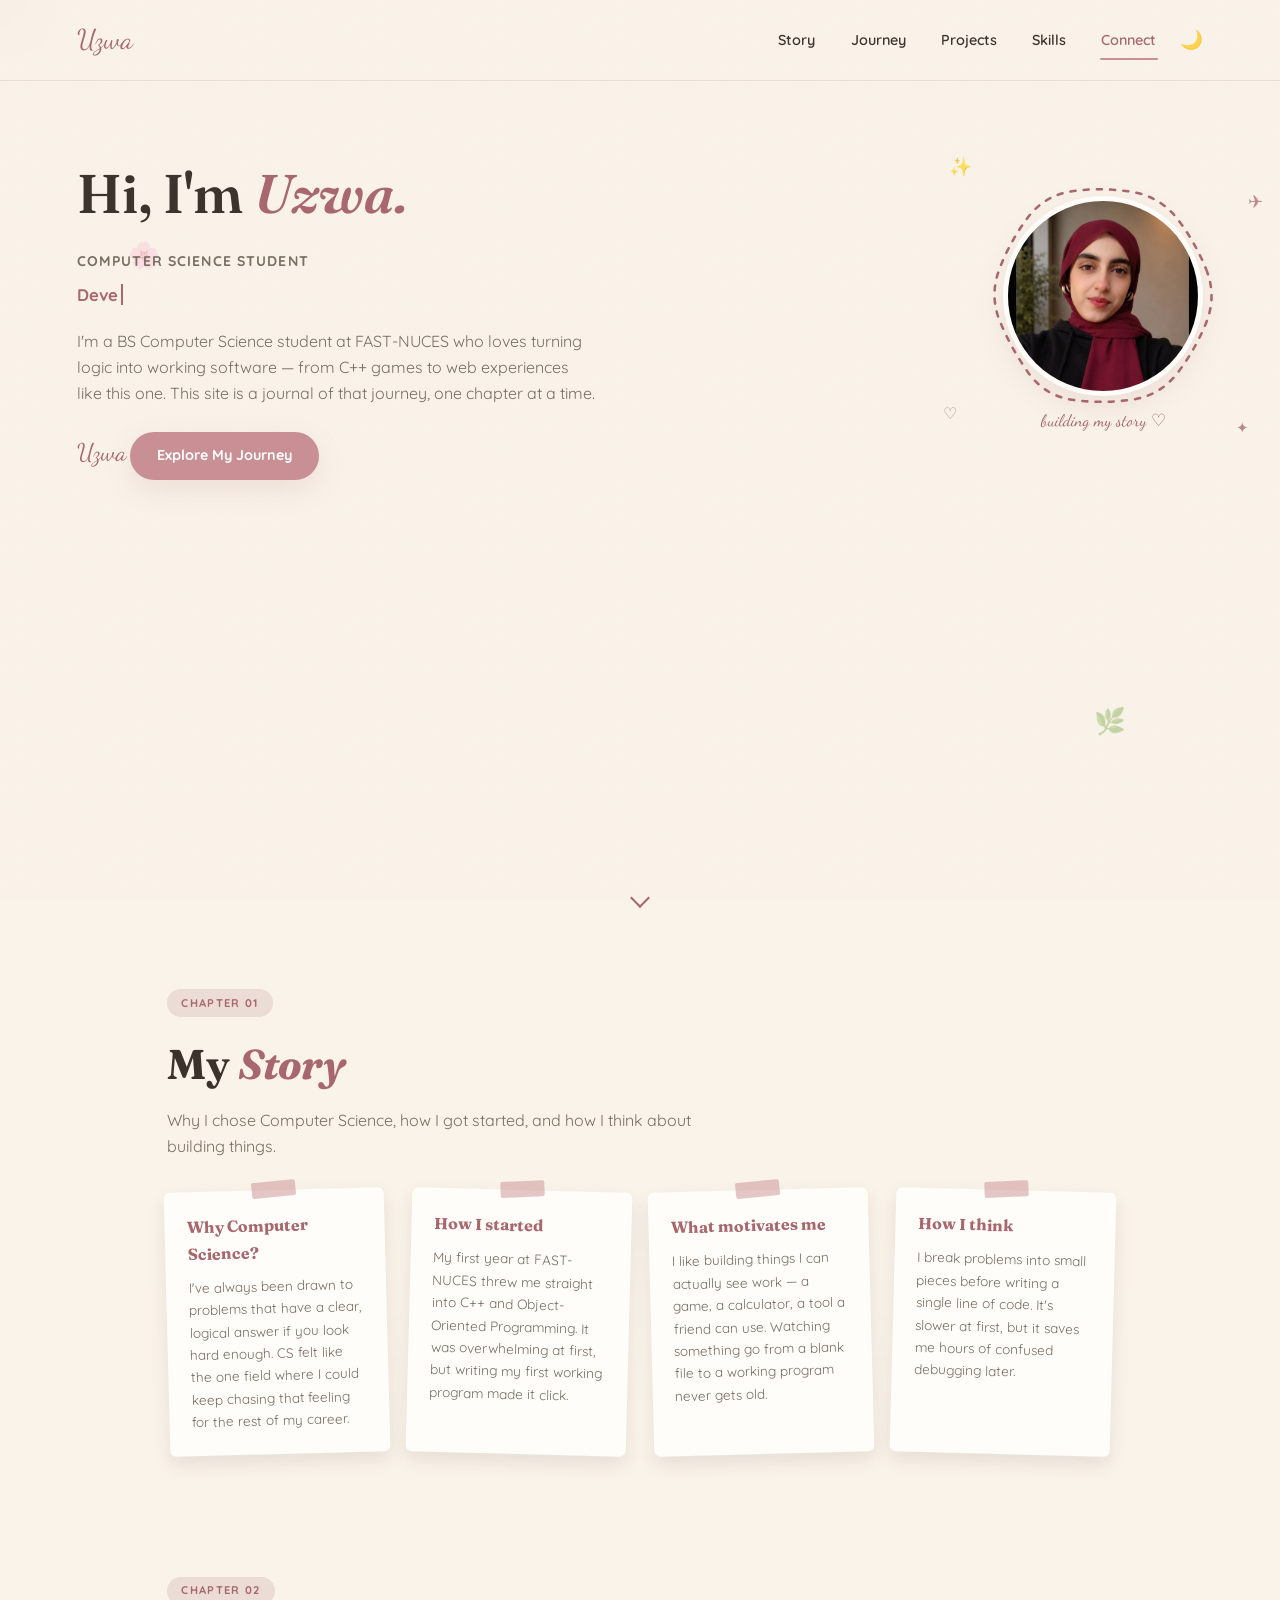
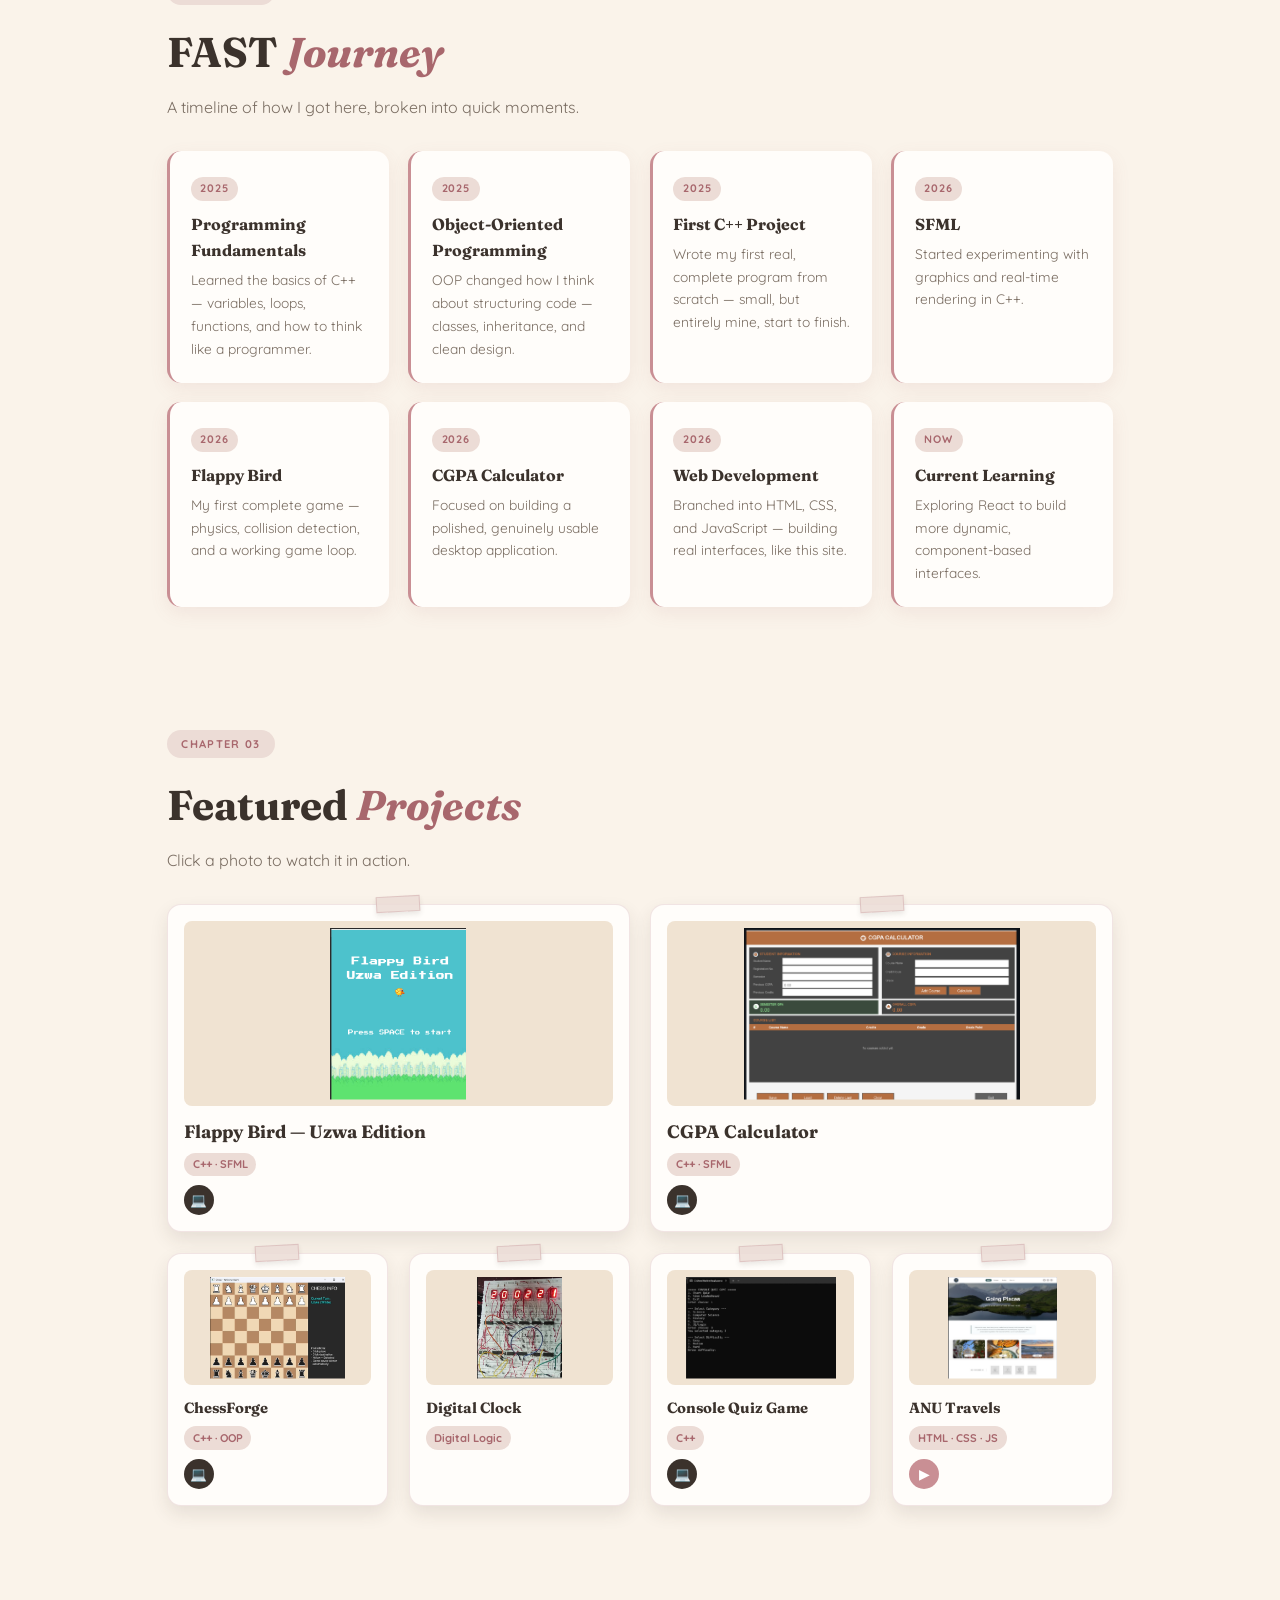
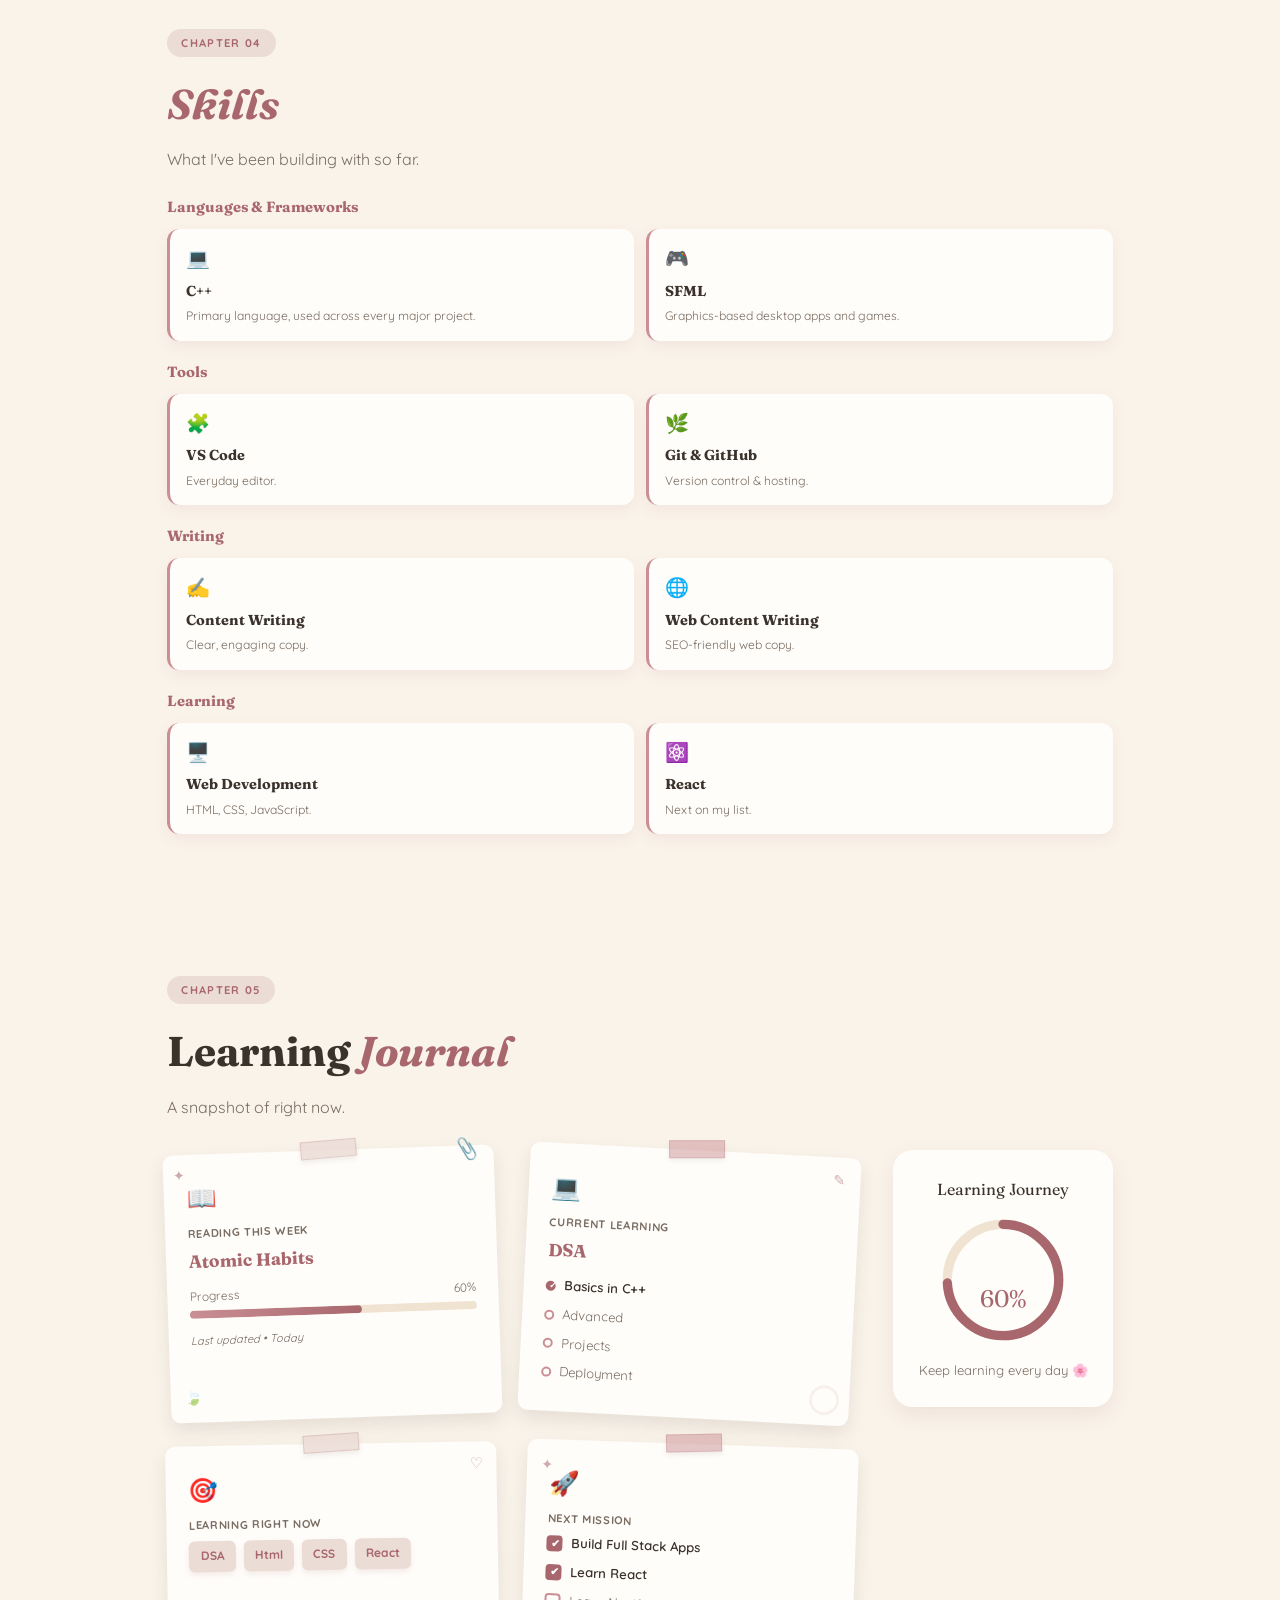
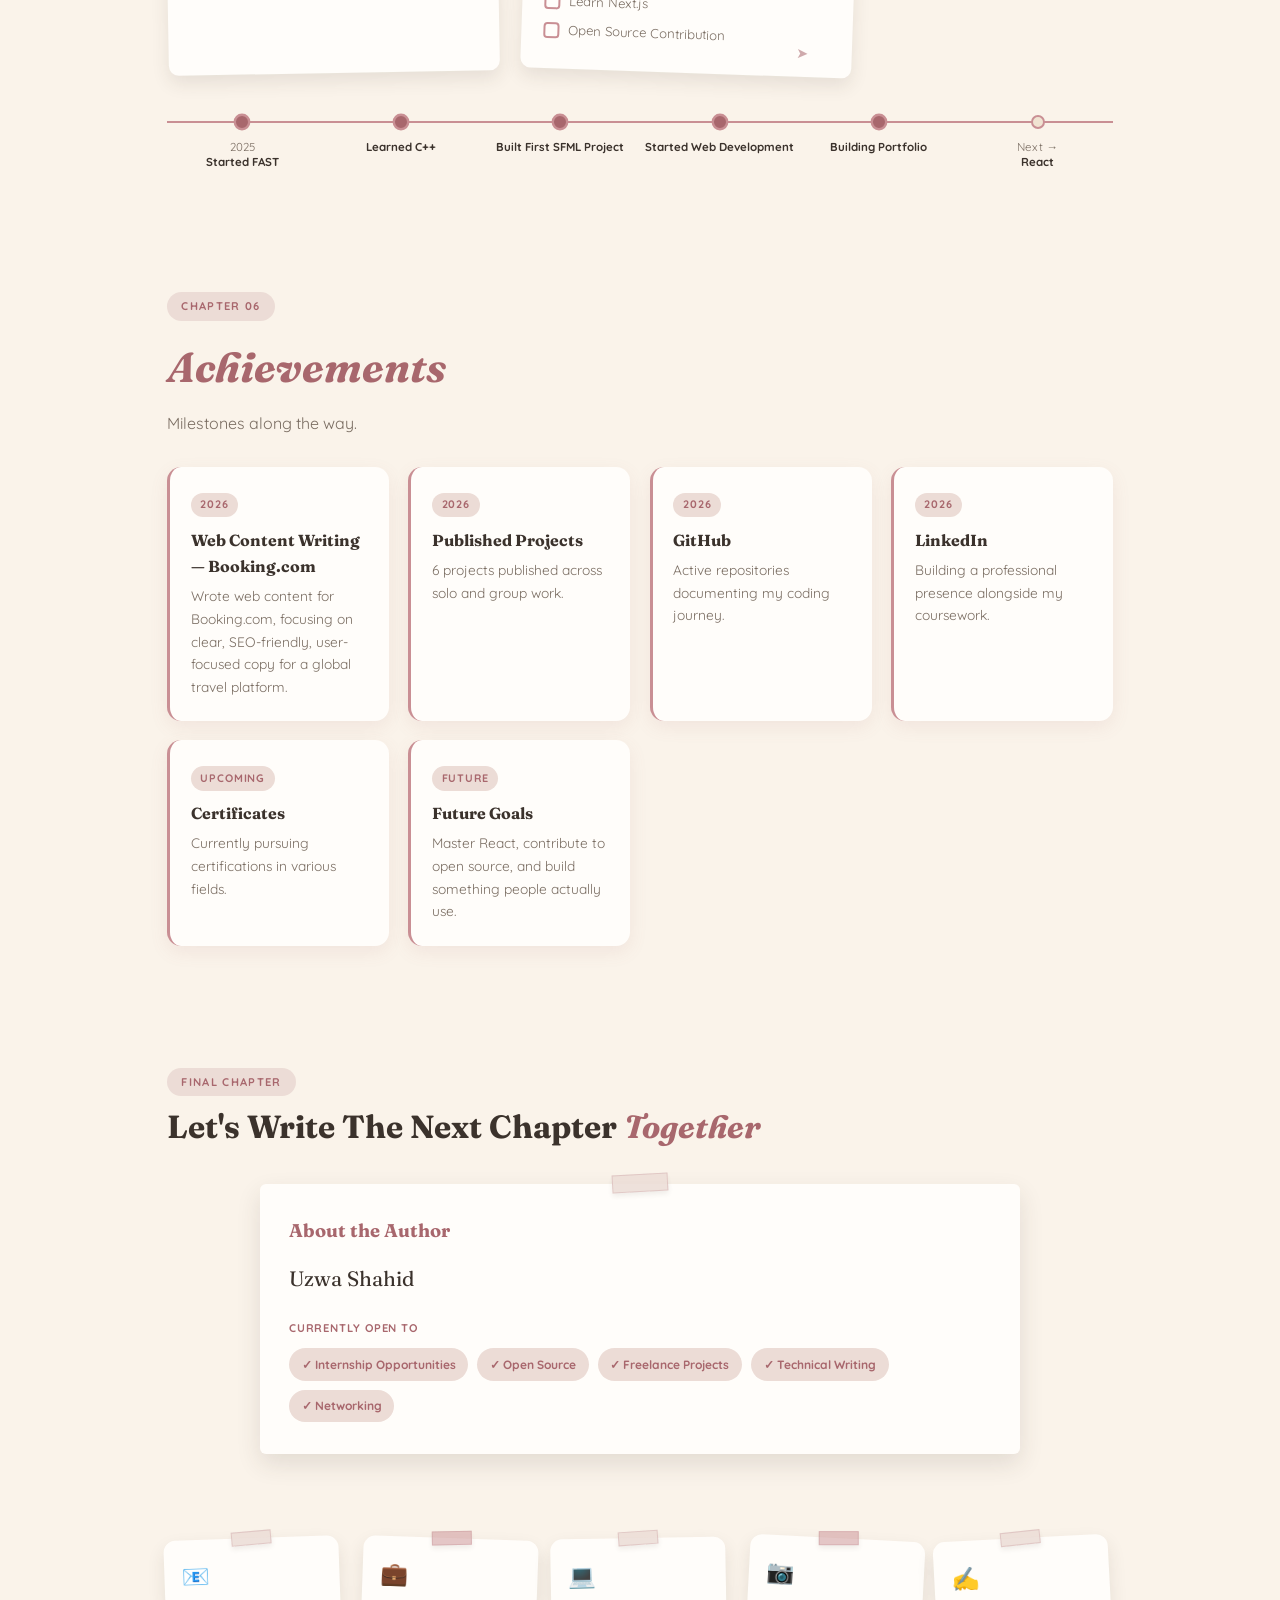
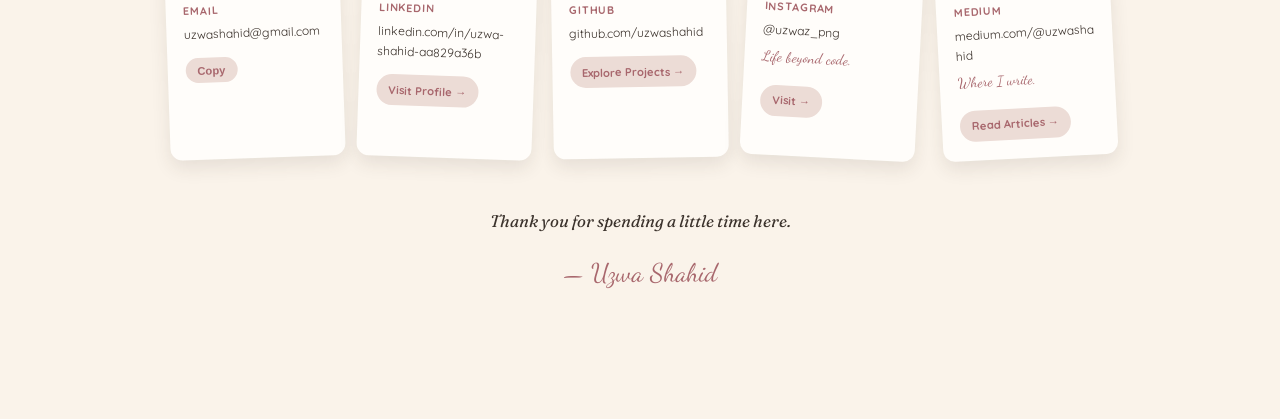
==== index.html @ f7ae9b35 "Portfolio website uplaoded" ====
<!DOCTYPE html>
<html lang="en">
<head>
  <meta charset="UTF-8">
  <meta name="viewport" content="width=device-width, initial-scale=1.0">
  <title>Uzwa Shahid — Computer Science Student</title>
  <meta name="description" content="Uzwa Shahid — BS Computer Science student at FAST-NUCES. A journal of projects, growth, and everything in between.">
  <link rel="preconnect" href="https://fonts.googleapis.com">
  <link href="https://fonts.googleapis.com/css2?family=Fraunces:ital,wght@0,500;0,600;1,500&family=Quicksand:wght@400;500;600;700&family=Dancing+Script:wght@600;700&display=swap" rel="stylesheet">
  <link rel="stylesheet" href="style.css">
</head>
<body>

  <nav class="navbar">
    <a href="#landing" class="logo">Uzwa</a>
    <div class="nav-right">
      <ul class="nav-links">
        <li><a href="#story" class="nav-link">Story</a></li>
        <li><a href="#journey" class="nav-link">Journey</a></li>
        <li><a href="#projects" class="nav-link">Projects</a></li>
        <li><a href="#skills" class="nav-link">Skills</a></li>
        <li><a href="#connect" class="nav-link">Connect</a></li>
      </ul>
      <button class="theme-toggle" aria-label="Toggle dark mode">🌙</button>
    </div>
  </nav>

  <!-- ================= LANDING ================= -->
  <section id="landing" class="landing">
    <div class="floaters">
      <span class="floater f1">🌸</span>
      <span class="floater f2">🌿</span>
      <span class="sparkle s1">✦</span>
      <span class="sparkle s2">✧</span>
      <span class="sparkle s3">✦</span>
    </div>

    <div class="landing-inner">

      <div class="landing-left">
        <h1 class="landing-heading">Hi, I'm <em>Uzwa.</em></h1>
        <p class="landing-role">Computer Science Student</p>
        <p class="landing-typewriter"><span class="typewriter"></span></p>

        <p class="landing-intro">
          I'm a BS Computer Science student at FAST-NUCES who loves turning logic into working software —
          from C++ games to web experiences like this one. This site is a journal of that journey, one chapter at a time.
        </p>

        <span class="signature">Uzwa</span>

        <a href="#story" class="btn btn-primary explore-btn">Explore My Journey</a>
      </div>

      <div class="landing-right">
        <div class="landing-photo-wrap">
          <svg class="doodle-ring" viewBox="0 0 240 240" aria-hidden="true">
            <path d="M221.5,93.8
                     Q232,120 221.5,146.3
                     Q210.9,172.5 193.7,195.2
                     Q176.5,217.9 148.3,222.0
                     Q120,226 91.5,222.4
                     Q63,218.7 46.5,195.4
                     Q30,172 19,146
                     Q8,120 18.1,93.5
                     Q28.2,67 45.4,43.7
                     Q62.5,20.4 91.3,16.7
                     Q120,13 148.3,17.6
                     Q176.5,22.1 193.7,44.8
                     Q210.9,67.5 221.5,93.8 Z"
                  fill="none" stroke="var(--rose-deep)" stroke-width="2.5" stroke-linecap="round" stroke-dasharray="5 8"/>
          </svg>
          <div class="photo-doodles" aria-hidden="true">
            <span class="pd pd1">✨</span>
            <span class="pd pd2">♡</span>
            <span class="pd pd3">✈</span>
            <span class="pd pd4">✦</span>
          </div>
          <img class="landing-photo" src="assets/portfolio.png" alt="Uzwa Shahid">
        </div>
        <p class="photo-note">building my story ♡</p>
      </div>

    </div>

    <a href="#story" class="scroll-indicator" aria-label="Scroll down">
      <span class="chevron"></span>
    </a>
  </section>

  <!-- ================= CHAPTER 01 — STORY ================= -->
  <section id="story" class="section reveal-up">
    <span class="chapter-tag">Chapter 01</span>
    <h2 class="section-title">My <em>Story</em></h2>
    <p class="section-subtitle">Why I chose Computer Science, how I got started, and how I think about building things.</p>

    <div class="sticky-grid">
      <div class="sticky-note">
        <h4>Why Computer Science?</h4>
        <p>I've always been drawn to problems that have a clear, logical answer if you look hard enough. CS felt like the one field where I could keep chasing that feeling for the rest of my career.</p>
      </div>
      <div class="sticky-note">
        <h4>How I started</h4>
        <p>My first year at FAST-NUCES threw me straight into C++ and Object-Oriented Programming. It was overwhelming at first, but writing my first working program made it click.</p>
      </div>
      <div class="sticky-note">
        <h4>What motivates me</h4>
        <p>I like building things I can actually see work — a game, a calculator, a tool a friend can use. Watching something go from a blank file to a working program never gets old.</p>
      </div>
      <div class="sticky-note">
        <h4>How I think</h4>
        <p>I break problems into small pieces before writing a single line of code. It's slower at first, but it saves me hours of confused debugging later.</p>
      </div>
    </div>
  </section>

  <!-- ================= CHAPTER 02 — FAST JOURNEY ================= -->
  <section id="journey" class="section reveal-up">
    <span class="chapter-tag">Chapter 02</span>
    <h2 class="section-title">FAST <em>Journey</em></h2>
    <p class="section-subtitle">A timeline of how I got here, broken into quick moments.</p>

    <div class="milestone-grid">
      <div class="milestone-card">
        <span class="milestone-year">2025</span>
        <h5>Programming Fundamentals</h5>
        <p>Learned the basics of C++ — variables, loops, functions, and how to think like a programmer.</p>
      </div>
      <div class="milestone-card">
        <span class="milestone-year">2025</span>
        <h5>Object-Oriented Programming</h5>
        <p>OOP changed how I think about structuring code — classes, inheritance, and clean design.</p>
      </div>
      <div class="milestone-card">
        <span class="milestone-year">2025</span>
        <h5>First C++ Project</h5>
        <p>Wrote my first real, complete program from scratch — small, but entirely mine, start to finish.</p>
      </div>
      <div class="milestone-card">
        <span class="milestone-year">2026</span>
        <h5>SFML</h5>
        <p>Started experimenting with graphics and real-time rendering in C++.</p>
      </div>
      <div class="milestone-card">
        <span class="milestone-year">2026</span>
        <h5>Flappy Bird</h5>
        <p>My first complete game — physics, collision detection, and a working game loop.</p>
      </div>
      <div class="milestone-card">
        <span class="milestone-year">2026</span>
        <h5>CGPA Calculator</h5>
        <p>Focused on building a polished, genuinely usable desktop application.</p>
      </div>
      <div class="milestone-card">
        <span class="milestone-year">2026</span>
        <h5>Web Development</h5>
        <p>Branched into HTML, CSS, and JavaScript — building real interfaces, like this site.</p>
      </div>
      <div class="milestone-card">
        <span class="milestone-year">Now</span>
        <h5>Current Learning</h5>
        <p>Exploring React to build more dynamic, component-based interfaces.</p>
      </div>
    </div>
  </section>

  <!-- ================= CHAPTER 03 — FEATURED PROJECTS ================= -->
  <section id="projects" class="section reveal-up">
    <span class="chapter-tag">Chapter 03</span>
    <h2 class="section-title">Featured <em>Projects</em></h2>
    <p class="section-subtitle">Click a photo to watch it in action.</p>

    <div class="postcard-grid">

      <!-- FEATURED ROW (2) -->
      <div class="mini-postcard featured">
        <span class="postcard-tape" aria-hidden="true"></span>
        <div class="project-thumb-wrap"
             tabindex="0" role="button" aria-label="Play Flappy Bird demo video"
             data-video="assets/flappybird.mp4"
             data-badge="Self Project"
             data-challenge="Getting collision detection and smooth gameplay to feel right took a lot of trial and error.">
          <img src="assets/flappybird-uzwa-edition.png" alt="Flappy Bird Uzwa Edition screenshot" class="project-thumb">
          <span class="play-overlay">▶</span>
        </div>
        <h3>Flappy Bird — Uzwa Edition</h3>
        <span class="tag-line">C++ · SFML</span>
        <div class="icon-row">
          <a class="icon-bubble gh" href="https://github.com/uzwashahid/FlappyBirdUzwaEdition" target="_blank" rel="noopener" aria-label="GitHub">💻</a>
        </div>
      </div>

      <div class="mini-postcard featured">
        <span class="postcard-tape" aria-hidden="true"></span>
        <div class="project-thumb-wrap"
             tabindex="0" role="button" aria-label="Play CGPA Calculator demo video"
             data-video="assets/CgpaCalculator.mp4"
             data-badge="Self Project"
             data-challenge="Handling save/load of course data correctly without corrupting previous records.">
          <img src="assets/cgpa-calculator.png" alt="CGPA Calculator screenshot" class="project-thumb">
          <span class="play-overlay">▶</span>
        </div>
        <h3>CGPA Calculator</h3>
        <span class="tag-line">C++ · SFML</span>
        <div class="icon-row">
          <a class="icon-bubble gh" href="https://github.com/uzwashahid/CGPA-Calculator" target="_blank" rel="noopener" aria-label="GitHub">💻</a>
        </div>
      </div>

      <!-- SECOND ROW (4, smaller) -->
      <div class="mini-postcard">
        <span class="postcard-tape" aria-hidden="true"></span>
        <div class="project-thumb-wrap"
             tabindex="0" role="button" aria-label="Play ChessForge demo video"
             data-video="assets/chess.mp4"
             data-badge="Group Project"
             data-challenge="Move validation — making sure every rule (check, checkmate, special moves) was handled correctly.">
          <img src="assets/chessforge.png" alt="ChessForge screenshot" class="project-thumb">
          <span class="play-overlay">▶</span>
        </div>
        <h3>ChessForge</h3>
        <span class="tag-line">C++ · OOP</span>
        <div class="icon-row">
          <a class="icon-bubble gh" href="https://github.com/Usman-0515/ChessForge" target="_blank" rel="noopener" aria-label="GitHub">💻</a>
        </div>
      </div>

      <div class="mini-postcard">
        <span class="postcard-tape" aria-hidden="true"></span>
        <div class="project-thumb-wrap"
            
             
             data-badge="Group Project"
             data-challenge="Keeping the counters synchronized across all six digits without timing glitches.">
          <img src="assets/digital-clock.png" alt="Digital clock hardware project photo" class="project-thumb">
       
        </div>
        <h3>Digital Clock</h3>
        <span class="tag-line">Digital Logic</span>
      </div>

      <div class="mini-postcard">
        <span class="postcard-tape" aria-hidden="true"></span>
        <div class="project-thumb-wrap"
             tabindex="0" role="button" aria-label="Play Console Quiz Game demo video"
             data-video="assets/quiz-game.mp4"
             data-badge="Group Project"
             data-challenge="Managing categories, difficulty, and a leaderboard without the code turning to spaghetti.">
          <img src="assets/quiz-game.png" alt="Console quiz game screenshot" class="project-thumb">
          <span class="play-overlay">▶</span>
        </div>
        <h3>Console Quiz Game</h3>
        <span class="tag-line">C++</span>
        <div class="icon-row">
          <a class="icon-bubble gh" href="https://github.com/uzwashahid/PF-Project-Semester-1-QUIZ-GAME" target="_blank" rel="noopener" aria-label="GitHub">💻</a>
        </div>
      </div>

      <div class="mini-postcard">
        <span class="postcard-tape" aria-hidden="true"></span>
        <div class="project-thumb-wrap"
             tabindex="0" role="button" aria-label="Play ANU Travels demo video"
             data-video="assets/anutravels.mp4"
             data-badge="Group Project"
             data-challenge="Keeping the design consistent across pages while splitting the work between three people.">
          <img src="assets/anu-travels.png" alt="ANU Travels website screenshot" class="project-thumb">
          <span class="play-overlay">▶</span>
        </div>
        <h3>ANU Travels</h3>
        <span class="tag-line">HTML · CSS · JS</span>
        <div class="icon-row">
          <a class="icon-bubble demo" href="https://ali-hassan389.github.io/ANU-Travels-Official/Home-Page/index.html" target="_blank" rel="noopener" aria-label="Live Demo">▶</a>
        </div>
      </div>

    </div>
  </section>

  <!-- ================= CHAPTER 04 — SKILLS ================= -->
  <section id="skills" class="section reveal-up section-tight">
    <span class="chapter-tag">Chapter 04</span>
    <h2 class="section-title"><em>Skills</em></h2>
    <p class="section-subtitle">What I've been building with so far.</p>

    <div class="skill-category">
      <h4>Languages &amp; Frameworks</h4>
      <div class="skill-cards">
        <div class="skill-card"><span class="icon">💻</span><h5>C++</h5><p>Primary language, used across every major project.</p></div>
        <div class="skill-card"><span class="icon">🎮</span><h5>SFML</h5><p>Graphics-based desktop apps and games.</p></div>
      </div>
    </div>
    <div class="skill-category">
      <h4>Tools</h4>
      <div class="skill-cards">
        <div class="skill-card"><span class="icon">🧩</span><h5>VS Code</h5><p>Everyday editor.</p></div>
        <div class="skill-card"><span class="icon">🌿</span><h5>Git &amp; GitHub</h5><p>Version control &amp; hosting.</p></div>
      </div>
    </div>
    <div class="skill-category">
      <h4>Writing</h4>
      <div class="skill-cards">
        <div class="skill-card"><span class="icon">✍️</span><h5>Content Writing</h5><p>Clear, engaging copy.</p></div>
        <div class="skill-card"><span class="icon">🌐</span><h5>Web Content Writing</h5><p>SEO-friendly web copy.</p></div>
      </div>
    </div>
    <div class="skill-category">
      <h4>Learning</h4>
      <div class="skill-cards">
        <div class="skill-card"><span class="icon">🖥️</span><h5>Web Development</h5><p>HTML, CSS, JavaScript.</p></div>
        <div class="skill-card"><span class="icon">⚛️</span><h5>React</h5><p>Next on my list.</p></div>
      </div>
    </div>
  </section>

  <!-- ================= CHAPTER 05 — LEARNING JOURNAL ================= -->
  <section id="journal" class="section reveal-up">
    <span class="chapter-tag">Chapter 05</span>
    <h2 class="section-title">Learning <em>Journal</em></h2>
    <p class="section-subtitle">A snapshot of right now.</p>

    <div class="journal-layout">

      <!-- ===== Journal pages (pinned notebook pages) ===== -->
      <div class="journal-pages">

        <!-- Reading -->
        <div class="journal-page" style="--rot:-2deg;" data-note="My favorite quote so far... &ldquo;You do not rise to the level of your goals.&rdquo;">
          <span class="washi-tape"></span>
          <span class="paperclip">📎</span>
          <span class="page-doodle d1">✦</span>
          <span class="page-doodle d2">🍃</span>
          <div class="page-icon">📖</div>
          <p class="page-label">Reading this week</p>
          <h4 class="page-title">Atomic Habits</h4>
          <p class="progress-label">Progress <span>60%</span></p>
          <div class="progress-track"><div class="progress-fill" data-fill="60"></div></div>
          <p class="page-footer">Last updated • Today</p>
          <div class="page-hidden-note"></div>
        </div>

        <!-- Building -->
        <div class="journal-page" style="--rot:3deg;" data-note="Current challenge: making everything responsive.">
          <span class="washi-tape tape-rose"></span>
          <span class="coffee-stain"></span>
          <span class="page-doodle d3">✎</span>
          <div class="page-icon">💻</div>
          <p class="page-label">Current learning</p>
          <h4 class="page-title">DSA</h4>
          <ul class="status-list">
            <li class="done"><span class="status-dot"></span> Basics in C++</li>
            <li><span class="status-dot"></span> Advanced</li>
            <li><span class="status-dot"></span> Projects</li>
            <li><span class="status-dot"></span> Deployment</li>
          </ul>
          <div class="page-hidden-note"></div>
        </div>

        <!-- Learning -->
        <div class="journal-page" style="--rot:-1deg;" data-note="Today's streak: 4 hours 🔥">
          <span class="washi-tape"></span>
          <span class="page-doodle d4">♡</span>
          <div class="page-icon">🎯</div>
          <p class="page-label">Learning Right Now</p>
          <div class="skill-stickies">
            <span class="skill-sticky">DSA</span>
            <span class="skill-sticky">Html</span>
            <span class="skill-sticky">CSS</span>
            <span class="skill-sticky">React</span>
          </div>
          <div class="page-hidden-note"></div>
        </div>

        <!-- Goal -->
        <div class="journal-page" style="--rot:2deg;" data-note="Estimated: before Winter 2026 ❄">
          <span class="washi-tape tape-rose"></span>
          <span class="page-doodle d5">➤</span>
          <span class="page-doodle d6">✦</span>
          <div class="page-icon">🚀</div>
          <p class="page-label">Next Mission</p>
          <ul class="goal-list">
            <li class="checked"><span class="checkbox">✔</span> Build Full Stack Apps</li>
            <li class="checked"><span class="checkbox">✔</span> Learn React</li>
            <li><span class="checkbox"></span> Learn Next.js</li>
            <li><span class="checkbox"></span> Open Source Contribution</li>
          </ul>
          <div class="page-hidden-note"></div>
        </div>

      </div>

      <!-- ===== Circular progress widget ===== -->
      <div class="progress-widget">
        <p class="progress-widget-title">Learning Journey</p>
        <svg class="progress-ring" viewBox="0 0 140 140">
          <circle class="ring-track" cx="70" cy="70" r="60"></circle>
          <circle class="ring-fill" cx="70" cy="70" r="60" data-percent="74"></circle>
        </svg>
        <span class="progress-percent">0%</span>
        <p class="progress-widget-caption">Keep learning every day 🌸</p>
      </div>

    </div>

    

    <!-- ===== Tiny horizontal timeline ===== -->
    <div class="journal-timeline">
      <div class="jt-track"><div class="jt-track-fill"></div></div>
      <div class="jt-step"><span class="jt-dot"></span><p>2025<br><strong>Started FAST</strong></p></div>
      <div class="jt-step"><span class="jt-dot"></span><p><strong>Learned C++</strong></p></div>
      <div class="jt-step"><span class="jt-dot"></span><p><strong>Built First SFML Project</strong></p></div>
      <div class="jt-step"><span class="jt-dot"></span><p><strong>Started Web Development</strong></p></div>
      <div class="jt-step"><span class="jt-dot"></span><p><strong>Building Portfolio</strong></p></div>
      <div class="jt-step"><span class="jt-dot"></span><p>Next →<br><strong>React</strong></p></div>
    </div>

  </section>

  <!-- ================= CHAPTER 06 — ACHIEVEMENTS ================= -->
  <section id="achievements" class="section reveal-up">
    <span class="chapter-tag">Chapter 06</span>
    <h2 class="section-title"><em>Achievements</em></h2>
    <p class="section-subtitle">Milestones along the way.</p>

    <div class="milestone-grid">
      <div class="milestone-card">
        <span class="milestone-year">2026</span>
        <h5>Web Content Writing — Booking.com</h5>
        <p>Wrote web content for Booking.com, focusing on clear, SEO-friendly, user-focused copy for a global travel platform.</p>
      </div>
      <div class="milestone-card">
        <span class="milestone-year">2026</span>
        <h5>Published Projects</h5>
        <p>6 projects published across solo and group work.</p>
      </div>
      <div class="milestone-card">
        <span class="milestone-year">2026</span>
        <h5>GitHub</h5>
        <p>Active repositories documenting my coding journey.</p>
      </div>
      <div class="milestone-card">
        <span class="milestone-year">2026</span>
        <h5>LinkedIn</h5>
        <p>Building a professional presence alongside my coursework.</p>
      </div>
      <div class="milestone-card">
        <span class="milestone-year">Upcoming</span>
        <h5>Certificates</h5>
        <p>Currently pursuing certifications in various fields.</p>
      </div>
      <div class="milestone-card">
        <span class="milestone-year">Future</span>
        <h5>Future Goals</h5>
        <p>Master React, contribute to open source, and build something people actually use.</p>
      </div>
    </div>
  </section>

  

  <!-- ================= FINAL CHAPTER — CONNECT ================= -->
  <section id="connect" class="section reveal-up">
    <span class="chapter-tag">Final Chapter</span>
    <h2 class="section-title">Let's Write The Next Chapter <em>Together</em></h2>
    <br>

    <div class="final-chapter-grid">

      <!-- LEFT: About the Author -->
      <div class="author-paper reveal-left">
        <span class="washi-tape"></span>
        <h3>About the Author</h3>
        <p class="author-name">Uzwa Shahid</p>
        <p class="author-role"></p>
        <p class="author-bio">
         
  
        </p>
        <p class="open-to-label">Currently Open To</p>
        <div class="pill-row">
          <span class="pill">✓ Internship Opportunities</span>
          <span class="pill">✓ Open Source</span>
          <span class="pill">✓ Freelance Projects</span>
          <span class="pill">✓ Technical Writing</span>
          <span class="pill">✓ Networking</span>
        </div>
      </div>

      <!-- RIGHT: journal contact cards -->
      <div class="contact-cards">

        <div class="contact-card" style="--rot:-2deg;">
          <span class="washi-tape small"></span>
          <span class="cc-icon">📧</span>
          <p class="cc-label">Email</p>
          <p class="cc-value">uzwashahid@gmail.com</p>
          <button class="cc-btn copy-email-btn" type="button" data-email="uzwashahid@gmail.com">Copy</button>
        </div>

        <div class="contact-card" style="--rot:2deg;">
          <span class="washi-tape small tape-rose"></span>
          <span class="cc-icon">💼</span>
          <p class="cc-label">LinkedIn</p>
          <p class="cc-value">linkedin.com/in/uzwa-shahid-aa829a36b</p>
          <a class="cc-btn" href="https://www.linkedin.com/in/uzwa-shahid-aa829a36b/" target="_blank" rel="noopener">Visit Profile →</a>
        </div>

        <div class="contact-card" style="--rot:-1deg;">
          <span class="washi-tape small"></span>
          <span class="cc-icon">💻</span>
          <p class="cc-label">GitHub</p>
          <p class="cc-value">github.com/uzwashahid</p>
          <a class="cc-btn" href="https://github.com/uzwashahid/" target="_blank" rel="noopener">Explore Projects →</a>
        </div>

        <div class="contact-card" style="--rot:3deg;">
          <span class="washi-tape small tape-rose"></span>
          <span class="cc-icon">📷</span>
          <p class="cc-label">Instagram</p>
          <p class="cc-value">@uzwaz_png</p>
          <p class="cc-caption">Life beyond code.</p>
          <a class="cc-btn" href="https://www.instagram.com/uzwaz_png?igsh=MWxrdjAwcHQ3d3BneA==" target="_blank" rel="noopener">Visit →</a>
        </div>

        <div class="contact-card" style="--rot:-3deg;">
          <span class="washi-tape small"></span>
          <span class="cc-icon">✍️</span>
          <p class="cc-label">Medium</p>
          <p class="cc-value">medium.com/@uzwashahid</p>
          <p class="cc-caption">Where I write.</p>
          <a class="cc-btn" href="https://medium.com/@uzwashahid" target="_blank" rel="noopener">Read Articles →</a>
        </div>

      </div>
    </div>

   

    <!-- Closing quote -->
    <div class="closing-quote">
      
      <p>Thank you for spending a little time here.</p>
      <span class="closing-signature">— Uzwa Shahid</span>
    </div>
  </section>

  <footer>
 
  </footer>

  <!-- ================= PROJECT VIDEO MODAL ================= -->
  <div class="video-modal" id="videoModal">
    <div class="video-modal-inner">
      <button class="video-modal-close" aria-label="Close video">&times;</button>
      <video class="video-modal-player" id="modalVideo" controls playsinline></video>
      <div class="modal-caption">
        <span class="modal-badge" id="modalBadge"></span>
        <p class="modal-challenge" id="modalChallenge"></p>
      </div>
    </div>
  </div>

  <script src="script.js"></script>
</body>
</html>
---- style.css ----
@import url('https://fonts.googleapis.com/css2?family=Fraunces:ital,wght@0,500;0,600;1,500&family=Quicksand:wght@400;500;600;700&family=Dancing+Script:wght@600;700&display=swap');

:root {
  --cream: #faf3ea;
  --cream-deep: #f0e3d2;
  --blush: #ecdcd6;
  --rose: #c98f94;
  --rose-deep: #a8676d;
  --ink: #3b322c;
  --ink-soft: #7a6d62;
  --paper: #fffdfa;

  --font-display: 'Fraunces', serif;
  --font-script: 'Dancing Script', cursive;
  --font-body: 'Quicksand', sans-serif;

  --radius: 20px;
  --shadow: 0 10px 28px rgba(168, 103, 109, 0.14);
}

body.dark-mode {
  --cream: #201c19;
  --cream-deep: #2a2420;
  --blush: #382e2b;
  --rose: #c98f94;
  --rose-deep: #e0aab0;
  --ink: #f1e7dc;
  --ink-soft: #c6b4a6;
  --paper: #28221e;
}

* { margin: 0; padding: 0; box-sizing: border-box; }
html { scroll-behavior: smooth; }

body {
  background: var(--cream);
  color: var(--ink);
  font-family: var(--font-body);
  line-height: 1.65;
  overflow-x: hidden;
  position: relative;
  transition: background 0.4s ease, color 0.4s ease;
}

body::before {
  content: '';
  position: fixed;
  inset: 0;
  pointer-events: none;
  z-index: 999;
  opacity: 0.03;
  background-image: url("data:image/svg+xml,%3Csvg xmlns='http://www.w3.org/2000/svg' width='120' height='120'%3E%3Cfilter id='n'%3E%3CfeTurbulence type='fractalNoise' baseFrequency='0.9' numOctaves='2' stitchTiles='stitch'/%3E%3C/filter%3E%3Crect width='100%25' height='100%25' filter='url(%23n)'/%3E%3C/svg%3E");
}

@media (prefers-reduced-motion: reduce) {
  *, *::before, *::after {
    animation-duration: 0.01ms !important;
    animation-iteration-count: 1 !important;
    transition-duration: 0.01ms !important;
    scroll-behavior: auto !important;
  }
}

a { text-decoration: none; color: inherit; }
ul { list-style: none; }
img { max-width: 100%; display: block; }

.mouse-glow {
  position: fixed;
  width: 150px;
  height: 150px;
  border-radius: 50%;
  background: radial-gradient(circle, rgba(201, 143, 148, 0.18), transparent 70%);
  pointer-events: none;
  z-index: 1;
  left: 0;
  top: 0;
  transform: translate(-50%, -50%);
}

/* =========================================
   NAV
   ========================================= */
.navbar {
  position: sticky;
  top: 0;
  z-index: 50;
  display: flex;
  align-items: center;
  justify-content: space-between;
  padding: 1.1rem 6%;
  background: rgba(250, 243, 234, 0.88);
  backdrop-filter: blur(10px);
  border-bottom: 1px solid rgba(168, 103, 109, 0.15);
}
body.dark-mode .navbar { background: rgba(32, 28, 25, 0.88); }

.logo { font-family: var(--font-script); font-size: 1.7rem; color: var(--rose-deep); }
.nav-right { display: flex; align-items: center; gap: 1.4rem; }
.nav-links { display: flex; gap: 2rem; }

.nav-links a {
  font-weight: 600;
  font-size: 0.9rem;
  position: relative;
  padding: 0.4rem 0.1rem;
  color: var(--ink);
  transition: color 0.3s ease;
}
.nav-links a::after {
  content: '';
  position: absolute;
  left: 0; bottom: -4px;
  height: 2px; width: 100%;
  background: var(--rose);
  border-radius: 10px;
  transform: scaleX(0);
  transform-origin: left;
  transition: transform 0.3s ease;
}
.nav-links a:hover::after,
.nav-links a.active::after { transform: scaleX(1); }
.nav-links a:hover,
.nav-links a.active { color: var(--rose-deep); }

.theme-toggle {
  background: none;
  border: none;
  font-size: 1.15rem;
  cursor: pointer;
  opacity: 0.8;
  transition: transform 0.3s ease;
}
.theme-toggle:hover { transform: rotate(15deg) scale(1.1); }

/* =========================================
   LANDING (hero) — two-column, sits near the top
   ========================================= */
.landing {
  min-height: 94vh;
  display: flex;
  flex-direction: column;
  justify-content: flex-start;
  padding: 3.5vh 6% 2rem;
  position: relative;
  overflow: hidden;
}

.floaters { position: absolute; inset: 0; pointer-events: none; z-index: 0; }
.floater { position: absolute; font-size: 1.6rem; opacity: 0.35; animation: floaty 11s ease-in-out infinite; }
.floater.f1 { top: 18%; left: 10%; }
.floater.f2 { bottom: 22%; right: 12%; animation-delay: -4s; }
@keyframes floaty {
  0%, 100% { transform: translateY(0) rotate(0deg); }
  50% { transform: translateY(-22px) rotate(6deg); }
}

.sparkle { position: absolute; color: var(--rose); opacity: 0; animation: twinkle 4s ease-in-out infinite; }
.sparkle.s1 { top: 25%; left: 20%; animation-delay: 0.3s; }
.sparkle.s2 { top: 65%; right: 18%; animation-delay: 1.6s; }
.sparkle.s3 { top: 40%; right: 30%; animation-delay: 2.6s; }
@keyframes twinkle {
  0%, 100% { opacity: 0; transform: scale(0.6); }
  50% { opacity: 0.8; transform: scale(1.1); }
}

.landing-inner {
  width: 100%;
  max-width: 1140px;
  margin: 4vh auto 0;
  display: flex;
  align-items: center;
  justify-content: space-between;
  gap: 3.5rem;
  position: relative;
  z-index: 2;
}

.landing-left {
  flex: 1 1 520px;
  max-width: 580px;
  text-align: left;
}

.landing-right {
  flex-shrink: 0;
  display: flex;
  flex-direction: column;
  align-items: center;
}

.landing-heading {
  font-family: var(--font-display);
  font-weight: 600;
  font-size: clamp(2.2rem, 5vw, 3.4rem);
  color: var(--ink);
}
.landing-heading em { font-style: italic; color: var(--rose-deep); }

.landing-role {
  margin-top: 0.7rem;
  font-weight: 700;
  letter-spacing: 0.08em;
  text-transform: uppercase;
  font-size: 0.88rem;
  color: var(--ink-soft);
}

.landing-typewriter {
  margin-top: 0.5rem;
  font-size: 1.05rem;
  min-height: 1.6em;
}
.typewriter {
  color: var(--rose-deep);
  font-weight: 700;
  border-right: 2px solid var(--rose-deep);
  padding-right: 3px;
  animation: blink-cursor 0.8s step-end infinite;
}
@keyframes blink-cursor { 50% { border-color: transparent; } }

.landing-intro {
  margin-top: 1.2rem;
  max-width: 520px;
  color: var(--ink-soft);
}

.signature {
  font-family: var(--font-script);
  font-size: 1.5rem;
  color: var(--rose-deep);
  margin-top: 0.9rem;
  display: inline-block;
}

.explore-btn { margin-top: 1.6rem; display: inline-block; }

/* ---- photo, doodle ring, tiny floating doodles ---- */
.landing-photo-wrap {
  position: relative;
  width: 200px;
  height: 200px;
}

.doodle-ring {
  position: absolute;
  inset: -22px;
  width: calc(100% + 44px);
  height: calc(100% + 44px);
  animation: spin-slow 60s linear infinite;
  pointer-events: none;
}
@keyframes spin-slow {
  from { transform: rotate(0deg); }
  to { transform: rotate(360deg); }
}

.landing-photo {
  position: relative;
  z-index: 2;
  width: 100%;
  height: 100%;
  border-radius: 50%;
  object-fit: cover;
  border: 5px solid var(--paper);
  box-shadow: var(--shadow);
  background: var(--cream-deep);
}

.photo-doodles { position: absolute; inset: -36px; pointer-events: none; z-index: 3; }
.pd { position: absolute; font-size: 1.15rem; color: var(--rose-deep); opacity: 0.75; animation: floaty 8s ease-in-out infinite; }
.pd1 { top: -8px; left: -18px; animation-delay: 0s; }
.pd2 { bottom: 6px; left: -24px; font-size: 1rem; animation-delay: -2.5s; }
.pd3 { top: 10%; right: -24px; animation-delay: -5s; }
.pd4 { bottom: -8px; right: -10px; font-size: 0.95rem; animation-delay: -1.2s; }

.photo-note {
  font-family: var(--font-script);
  font-size: 1.05rem;
  color: var(--rose-deep);
  text-align: center;
  margin-top: 0.9rem;
  max-width: 220px;
  line-height: 1.3;
}

.scroll-indicator {
  position: absolute;
  bottom: 1.4rem;
  left: 50%;
  transform: translateX(-50%);
  z-index: 2;
}
.chevron {
  display: block;
  width: 14px;
  height: 14px;
  border-right: 2px solid var(--rose-deep);
  border-bottom: 2px solid var(--rose-deep);
  transform: rotate(45deg);
  animation: bounce-down 1.6s ease-in-out infinite;
}
@keyframes bounce-down {
  0%, 100% { transform: rotate(45deg) translate(0, 0); opacity: 0.5; }
  50% { transform: rotate(45deg) translate(6px, 6px); opacity: 1; }
}

/* stack on narrower screens */
@media (max-width: 900px) {
  .landing { padding-top: 2.5vh; }
  .landing-inner { flex-direction: column-reverse; text-align: center; gap: 2rem; margin-top: 1rem; }
  .landing-left { text-align: center; max-width: 520px; }
  .landing-intro { margin-left: auto; margin-right: auto; }
}

/* =========================================
   SECTIONS
   ========================================= */
.section { padding: 3.8rem 6%; max-width: 1100px; margin: 0 auto; position: relative; z-index: 2; }
.section-tight .section-subtitle { margin-bottom: 1.4rem; }

.chapter-tag {
  display: inline-block;
  font-size: 0.7rem;
  font-weight: 700;
  letter-spacing: 0.12em;
  text-transform: uppercase;
  color: var(--rose-deep);
  background: var(--blush);
  padding: 0.3rem 0.9rem;
  border-radius: 999px;
  margin-bottom: 0.8rem;
}

.section-title { font-family: var(--font-display); font-size: clamp(1.8rem, 3.4vw, 2.6rem); margin-bottom: 0.5rem; color: var(--ink); }
.section-title em { color: var(--rose-deep); font-style: italic; }
.section-subtitle { color: var(--ink-soft); max-width: 560px; margin-bottom: 1.9rem; }

.reveal-up { opacity: 0; transform: translateY(30px); transition: opacity 0.8s ease, transform 0.8s ease; }
.reveal-up.is-visible { opacity: 1; transform: none; }

/* =========================================
   STICKY NOTES (Chapter 01) — one row
   ========================================= */
.sticky-grid { display: grid; grid-template-columns: repeat(4, 1fr); gap: 1.4rem; }
.sticky-note {
  background: var(--paper);
  border-radius: 6px;
  padding: 1.4rem;
  box-shadow: 0 8px 18px rgba(59, 50, 44, 0.1);
  position: relative;
  transition: transform 0.3s ease;
}
.sticky-note:nth-child(odd) { transform: rotate(-1.5deg); }
.sticky-note:nth-child(even) { transform: rotate(1.5deg); }
.sticky-note:hover { transform: rotate(0deg) translateY(-4px); }
.sticky-note::before {
  content: '';
  position: absolute;
  top: -9px; left: 50%;
  transform: translateX(-50%) rotate(-4deg);
  width: 44px; height: 16px;
  background: var(--rose);
  opacity: 0.5;
  border-radius: 2px;
}
.sticky-note h4 { font-family: var(--font-display); font-size: 1rem; color: var(--rose-deep); margin-bottom: 0.6rem; }
.sticky-note p { font-size: 0.85rem; color: var(--ink-soft); }

@media (max-width: 900px) {
  .sticky-grid { grid-template-columns: repeat(2, 1fr); }
}
@media (max-width: 560px) {
  .sticky-grid { grid-template-columns: 1fr; }
}

/* =========================================
   MILESTONE GRID (Journey & Achievements)
   ========================================= */
.milestone-grid {
  display: grid;
  grid-template-columns: repeat(auto-fit, minmax(210px, 1fr));
  gap: 1.2rem;
}
.milestone-card {
  background: var(--paper);
  border-radius: 14px;
  padding: 1.4rem 1.3rem;
  box-shadow: 0 6px 18px rgba(168, 103, 109, 0.1);
  border-left: 3px solid var(--rose);
  transition: transform 0.3s ease, box-shadow 0.3s ease;
}
.milestone-card:hover { transform: translateY(-5px); box-shadow: 0 14px 24px rgba(168, 103, 109, 0.18); }
.milestone-year {
  display: inline-block;
  font-weight: 700;
  font-size: 0.68rem;
  letter-spacing: 0.08em;
  text-transform: uppercase;
  color: var(--rose-deep);
  background: var(--blush);
  padding: 0.2rem 0.6rem;
  border-radius: 999px;
  margin-bottom: 0.6rem;
}
.milestone-card h5 { font-family: var(--font-display); font-size: 1rem; color: var(--ink); margin-bottom: 0.35rem; }
.milestone-card p { font-size: 0.86rem; color: var(--ink-soft); }

/* =========================================
   PROJECT POSTCARDS (Chapter 03) — compact, 2-then-4 grid
   ========================================= */
.postcard-grid {
  display: grid;
  grid-template-columns: repeat(4, 1fr);
  gap: 1.3rem;
}
.mini-postcard.featured { grid-column: span 2; }

.mini-postcard {
  position: relative;
  background: var(--paper);
  border-radius: 14px;
  border: 1px solid rgba(168, 103, 109, 0.16);
  padding: 1rem;
  box-shadow: 0 8px 18px rgba(59, 50, 44, 0.1);
  transition: transform 0.3s ease, box-shadow 0.3s ease;
}
.mini-postcard:hover {
  transform: translateY(-6px);
  box-shadow: 0 16px 28px rgba(59, 50, 44, 0.16);
}

.mini-postcard .postcard-tape {
  position: absolute;
  top: -9px; left: 50%;
  width: 44px; height: 16px;
  transform: translateX(-50%) rotate(-3deg);
  background: rgba(236, 220, 214, 0.85);
  border: 1px solid rgba(168, 103, 109, 0.22);
  box-shadow: 0 3px 5px rgba(59, 50, 44, 0.1);
  transition: transform 0.3s ease;
}
.mini-postcard:hover .postcard-tape { transform: translateX(-50%) rotate(0deg) scale(1.03); }

.project-thumb-wrap { position: relative; cursor: pointer; border-radius: 8px; }
.project-thumb-wrap:focus-visible { outline: 2px solid var(--rose-deep); outline-offset: 3px; }

.mini-postcard .project-thumb {
  width: 100%;
  height: 115px;
  object-fit: contain;
  background: var(--cream-deep);
  border-radius: 8px;
  padding: 0.4rem;
  margin-bottom: 0.7rem;
  transition: transform 0.3s ease;
}
.mini-postcard.featured .project-thumb { height: 185px; }
.mini-postcard:hover .project-thumb { transform: scale(1.02); }

.play-overlay {
  position: absolute;
  inset: 0.4rem 0.4rem 1.1rem 0.4rem;
  display: flex;
  align-items: center;
  justify-content: center;
  font-size: 1.3rem;
  color: #fff;
  background: rgba(59, 50, 44, 0);
  border-radius: 8px;
  opacity: 0;
  transition: opacity 0.3s ease, background 0.3s ease;
}
.project-thumb-wrap:hover .play-overlay,
.project-thumb-wrap:focus-visible .play-overlay {
  opacity: 1;
  background: rgba(59, 50, 44, 0.38);
}

.mini-postcard h3 { font-family: var(--font-display); font-size: 0.92rem; color: var(--ink); margin-bottom: 0.35rem; }
.mini-postcard.featured h3 { font-size: 1.12rem; }

.tag-line {
  display: block;
  font-size: 0.7rem;
  font-weight: 700;
  color: var(--rose-deep);
  background: var(--blush);
  padding: 0.15rem 0.55rem;
  border-radius: 999px;
  width: fit-content;
  margin-bottom: 0.6rem;
}

.icon-row { display: flex; gap: 0.5rem; }
.icon-bubble {
  width: 30px; height: 30px;
  border-radius: 50%;
  display: flex; align-items: center; justify-content: center;
  font-size: 0.85rem;
  transition: transform 0.25s ease;
}
.icon-bubble.gh { background: var(--ink); color: var(--cream); }
.icon-bubble.demo { background: var(--rose); color: white; }
.icon-bubble:hover { transform: translateY(-3px) scale(1.05); }

@media (max-width: 800px) {
  .postcard-grid { grid-template-columns: repeat(2, 1fr); }
  .mini-postcard.featured { grid-column: span 2; }
}
@media (max-width: 480px) {
  .postcard-grid { grid-template-columns: 1fr; }
  .mini-postcard.featured { grid-column: span 1; }
}

/* =========================================
   SKILL CARDS (Chapter 04) — concise
   ========================================= */
.skill-category { margin-bottom: 1.2rem; }
.skill-category h4 { font-family: var(--font-display); font-size: 0.92rem; color: var(--rose-deep); margin-bottom: 0.6rem; }
.skill-cards { display: grid; grid-template-columns: repeat(auto-fit, minmax(170px, 1fr)); gap: 0.8rem; }
.skill-card {
  background: var(--paper);
  border-radius: 12px;
  padding: 0.9rem 1rem;
  box-shadow: 0 5px 14px rgba(168, 103, 109, 0.09);
  border-left: 3px solid var(--rose);
  transition: transform 0.3s ease, box-shadow 0.3s ease;
}
.skill-card:hover { transform: translateY(-4px); box-shadow: 0 10px 20px rgba(168, 103, 109, 0.16); }
.skill-card .icon { font-size: 1.2rem; margin-bottom: 0.3rem; display: block; }
.skill-card h5 { font-family: var(--font-display); font-size: 0.9rem; color: var(--ink); margin-bottom: 0.15rem; }
.skill-card p { font-size: 0.76rem; color: var(--ink-soft); }

/* =========================================
   LEARNING JOURNAL — REDESIGN (Chapter 05)
   ========================================= */
.journal-layout {
  display: grid;
  grid-template-columns: 1fr 220px;
  gap: 2.4rem;
  align-items: start;
}
@media (max-width: 900px) {
  .journal-layout { grid-template-columns: 1fr; }
}

/* ---- journal pages grid ---- */
.journal-pages {
  display: grid;
  grid-template-columns: repeat(2, 1fr);
  gap: 1.6rem;
}
@media (max-width: 560px) {
  .journal-pages { grid-template-columns: 1fr; }
}

.journal-page {
  position: relative;
  background: var(--paper);
  border-radius: 10px;
  padding: 1.5rem 1.4rem 1.3rem;
  box-shadow: 0 8px 18px rgba(59, 50, 44, 0.1);
  transform: rotate(var(--rot, 0deg));
  transition: transform 0.4s ease, box-shadow 0.4s ease;
  opacity: 0;
  translate: 0 20px;
}
.journal-page.is-visible {
  opacity: 1;
  translate: 0 0;
  transition: opacity 0.7s ease, translate 0.7s ease, transform 0.4s ease, box-shadow 0.4s ease;
}
.journal-pages .journal-page:nth-child(1) { transition-delay: 0s; }
.journal-pages .journal-page:nth-child(2) { transition-delay: 0.12s; }
.journal-pages .journal-page:nth-child(3) { transition-delay: 0.24s; }
.journal-pages .journal-page:nth-child(4) { transition-delay: 0.36s; }

.journal-page:hover {
  transform: rotate(0deg) translateY(-8px);
  box-shadow: 0 20px 34px rgba(59, 50, 44, 0.2);
}

/* washi tape + tiny decorations */
.washi-tape {
  position: absolute;
  top: -10px; left: 50%;
  width: 56px; height: 18px;
  transform: translateX(-50%) rotate(-3deg);
  background: rgba(236, 220, 214, 0.85);
  border: 1px solid rgba(168, 103, 109, 0.2);
  box-shadow: 0 3px 5px rgba(59, 50, 44, 0.08);
}
.washi-tape.tape-rose { background: rgba(201, 143, 148, 0.5); }

.paperclip {
  position: absolute;
  top: -12px;
  right: 14px;
  font-size: 1.2rem;
  transform: rotate(12deg);
  opacity: 0.85;
}

.coffee-stain {
  position: absolute;
  bottom: 10px;
  right: 10px;
  width: 30px;
  height: 30px;
  border-radius: 50%;
  border: 3px solid rgba(168, 103, 109, 0.14);
  opacity: 0.6;
}

.page-doodle {
  position: absolute;
  font-size: 0.9rem;
  color: var(--rose-deep);
  opacity: 0.55;
}
.d1 { top: 10px; left: 10px; }
.d2 { bottom: 12px; left: 14px; }
.d3 { top: 12px; right: 16px; }
.d4 { top: 10px; right: 14px; }
.d5 { bottom: 12px; right: 44px; }
.d6 { top: 14px; left: 14px; }

.page-icon { font-size: 1.5rem; margin-bottom: 0.4rem; }
.page-label {
  font-size: 0.7rem;
  font-weight: 700;
  letter-spacing: 0.06em;
  text-transform: uppercase;
  color: var(--ink-soft);
  margin-bottom: 0.2rem;
}
.page-title {
  font-family: var(--font-display);
  font-size: 1.1rem;
  color: var(--rose-deep);
  margin-bottom: 0.7rem;
}

/* reading: progress bar */
.progress-label {
  font-size: 0.75rem;
  color: var(--ink-soft);
  display: flex;
  justify-content: space-between;
  margin-bottom: 0.3rem;
}
.progress-track {
  height: 8px;
  background: var(--cream-deep);
  border-radius: 999px;
  overflow: hidden;
}
.progress-fill {
  height: 100%;
  width: 0%;
  background: linear-gradient(90deg, var(--rose), var(--rose-deep));
  border-radius: 999px;
  transition: width 1.2s cubic-bezier(0.65, 0, 0.35, 1);
}
.page-footer {
  margin-top: 0.8rem;
  font-size: 0.7rem;
  color: var(--ink-soft);
  font-style: italic;
}

/* building: status checklist */
.status-list { margin-top: 0.3rem; }
.status-list li {
  display: flex;
  align-items: center;
  gap: 0.5rem;
  font-size: 0.82rem;
  color: var(--ink-soft);
  margin-bottom: 0.45rem;
}
.status-dot {
  width: 10px; height: 10px;
  border-radius: 50%;
  border: 2px solid var(--rose);
  flex-shrink: 0;
}
.status-list li.done .status-dot {
  background: var(--rose-deep);
  border-color: var(--rose-deep);
  position: relative;
}
.status-list li.done .status-dot::after {
  content: '✓';
  position: absolute;
  top: -5px; left: 1px;
  font-size: 0.55rem;
  color: white;
  animation: check-pop 0.4s ease;
}
@keyframes check-pop {
  from { transform: scale(0); }
  to { transform: scale(1); }
}
.status-list li.done { color: var(--ink); font-weight: 600; }

/* learning: sticky skill notes */
.skill-stickies { display: flex; flex-wrap: wrap; gap: 0.5rem; margin-top: 0.4rem; }
.skill-sticky {
  background: var(--blush);
  color: var(--rose-deep);
  font-size: 0.75rem;
  font-weight: 700;
  padding: 0.35rem 0.7rem;
  border-radius: 6px;
  transition: transform 0.25s ease, box-shadow 0.25s ease;
  box-shadow: 0 3px 6px rgba(168, 103, 109, 0.12);
}
.skill-sticky:hover {
  transform: translateY(-4px) rotate(-2deg);
  box-shadow: 0 8px 14px rgba(168, 103, 109, 0.22);
}

/* goal: checklist with hover animation */
.goal-list { margin-top: 0.3rem; }
.goal-list li {
  display: flex;
  align-items: center;
  gap: 0.55rem;
  font-size: 0.82rem;
  color: var(--ink-soft);
  margin-bottom: 0.45rem;
  transition: transform 0.2s ease;
}
.goal-list li:hover { transform: translateX(3px); }
.checkbox {
  width: 16px; height: 16px;
  border-radius: 4px;
  border: 2px solid var(--rose);
  display: flex;
  align-items: center;
  justify-content: center;
  font-size: 0.65rem;
  color: white;
  flex-shrink: 0;
  transition: transform 0.25s ease;
}
.goal-list li.checked .checkbox { background: var(--rose-deep); border-color: var(--rose-deep); }
.goal-list li:hover .checkbox { transform: scale(1.15); }
.goal-list li.checked { color: var(--ink); font-weight: 600; }

/* hidden note revealed on hover */
.page-hidden-note {
  max-height: 0;
  overflow: hidden;
  opacity: 0;
  font-family: var(--font-script);
  font-size: 1rem;
  color: var(--rose-deep);
  transition: max-height 0.4s ease, opacity 0.4s ease, margin 0.4s ease;
}
.journal-page:hover .page-hidden-note {
  max-height: 80px;
  opacity: 1;
  margin-top: 0.7rem;
}

/* ---- circular progress widget ---- */
.progress-widget {
  background: var(--paper);
  border-radius: var(--radius);
  padding: 1.6rem 1.2rem;
  text-align: center;
  box-shadow: 0 8px 20px rgba(168, 103, 109, 0.12);
  position: sticky;
  top: 6rem;
}
.progress-widget-title {
  font-family: var(--font-display);
  font-size: 1rem;
  color: var(--ink);
  margin-bottom: 0.8rem;
}
.progress-ring { width: 130px; height: 130px; transform: rotate(-90deg); }
.ring-track {
  fill: none;
  stroke: var(--cream-deep);
  stroke-width: 10;
}
.ring-fill {
  fill: none;
  stroke: var(--rose-deep);
  stroke-width: 10;
  stroke-linecap: round;
  stroke-dasharray: 377;
  stroke-dashoffset: 377;
  transition: stroke-dashoffset 1.6s cubic-bezier(0.65, 0, 0.35, 1);
}
.progress-percent {
  display: block;
  font-family: var(--font-display);
  font-size: 1.5rem;
  color: var(--rose-deep);
  margin-top: -4.6rem;
  margin-bottom: 2.6rem;
}
.progress-widget-caption { font-size: 0.82rem; color: var(--ink-soft); }

@media (max-width: 900px) {
  .progress-widget { position: static; }
}

/* ---- daily quote ---- */
.daily-quote {
  margin-top: 2rem;
  background: var(--paper);
  border-radius: 6px;
  padding: 1.6rem 2rem;
  max-width: 480px;
  box-shadow: 0 8px 18px rgba(59, 50, 44, 0.1);
  text-align: center;
  transform: rotate(-1deg);
}
.daily-quote .quote-text {
  font-family: var(--font-script);
  font-size: 1.3rem;
  color: var(--rose-deep);
  margin-bottom: 0.9rem;
}
.refresh-quote-btn {
  background: var(--blush);
  color: var(--rose-deep);
  border: none;
  font-weight: 700;
  font-size: 0.8rem;
  padding: 0.5rem 1rem;
  border-radius: 999px;
  cursor: pointer;
  transition: background 0.25s ease, transform 0.25s ease;
}
.refresh-quote-btn:hover { background: var(--rose); color: white; transform: translateY(-2px); }
.sparkle-icon { display: inline-block; margin-left: 0.3rem; }
.sparkle-icon.spin { animation: sparkle-spin 0.5s ease; }
@keyframes sparkle-spin {
  from { transform: rotate(0deg) scale(1); }
  50% { transform: rotate(180deg) scale(1.4); }
  to { transform: rotate(360deg) scale(1); }
}

/* ---- tiny horizontal timeline ---- */
.journal-timeline {
  position: relative;
  margin-top: 2.6rem;
  display: flex;
  justify-content: space-between;
  gap: 0.5rem;
}
.jt-track {
  position: absolute;
  top: 6px;
  left: 0;
  right: 0;
  height: 2px;
  background: var(--cream-deep);
}
.jt-track-fill {
  height: 100%;
  width: 0%;
  background: var(--rose);
  transition: width 1.6s cubic-bezier(0.65, 0, 0.35, 1);
}
.jt-step {
  position: relative;
  flex: 1;
  text-align: center;
}
.jt-dot {
  display: block;
  width: 14px; height: 14px;
  border-radius: 50%;
  background: var(--cream-deep);
  border: 2px solid var(--rose);
  margin: 0 auto 0.6rem;
  transition: background 0.4s ease, transform 0.4s ease;
}
.jt-step.active .jt-dot { background: var(--rose-deep); transform: scale(1.2); }
.jt-step p { font-size: 0.72rem; color: var(--ink-soft); line-height: 1.35; }
.jt-step p strong { color: var(--ink); }

@media (max-width: 800px) {
  .journal-timeline { flex-wrap: wrap; row-gap: 1.4rem; }
  .jt-track { display: none; }
  .jt-step { flex: 0 0 30%; }
}

/* =========================================
   BEYOND CODING (Chapter 07)
   ========================================= */
.beyond-coding {
  max-width: 420px;
  margin: 0 auto;
  text-align: center;
  padding: 1.4rem 1.8rem;
  background: var(--paper);
  border-radius: 16px;
  box-shadow: 0 6px 16px rgba(168, 103, 109, 0.1);
}
.beyond-coding h5 { font-family: var(--font-display); font-size: 0.95rem; color: var(--rose-deep); margin-bottom: 0.4rem; }
.beyond-coding p { font-size: 0.82rem; color: var(--ink-soft); margin-bottom: 0.7rem; }
.beyond-coding a {
  display: inline-flex;
  width: 38px; height: 38px;
  border-radius: 50%;
  background: var(--blush);
  align-items: center; justify-content: center;
  font-size: 1.1rem;
  transition: transform 0.3s ease, background 0.3s ease;
}
.beyond-coding a:hover { background: var(--rose); color: white; transform: translateY(-3px); }

/* =========================================
   CONNECT (Final section) — compact, fits one screen
   ========================================= */
.section-compact { padding-top: 2.6rem; padding-bottom: 2.6rem; }
.section-compact .section-subtitle { margin-bottom: 1.5rem; }

.connect-grid { display: grid; grid-template-columns: 1.1fr 0.9fr; gap: 2.4rem; align-items: start; }
@media (max-width: 800px) { .connect-grid { grid-template-columns: 1fr; } }

.card {
  background: var(--paper);
  border-radius: var(--radius);
  padding: 1.6rem;
  box-shadow: 0 6px 18px rgba(168, 103, 109, 0.12);
}
.card h3 { font-family: var(--font-display); font-size: 1.1rem; margin-bottom: 0.5rem; color: var(--rose-deep); }
.card p { color: var(--ink-soft); font-size: 0.88rem; }

.social-icons { display: flex; gap: 1rem; flex-wrap: wrap; }
.social-icons a {
  width: 42px; height: 42px; border-radius: 50%;
  background: var(--blush);
  display: flex; align-items: center; justify-content: center;
  font-size: 1.1rem;
  transition: transform 0.3s ease, background 0.3s ease;
}
.social-icons a:hover { transform: translateY(-5px); background: var(--rose); color: white; }

.btn {
  padding: 0.75rem 1.7rem;
  border-radius: 999px;
  font-weight: 700;
  font-size: 0.9rem;
  transition: transform 0.25s ease, box-shadow 0.25s ease;
  display: inline-block;
  cursor: pointer;
  border: none;
}
.btn-primary { background: var(--rose); color: white; box-shadow: var(--shadow); }
.btn-primary:hover { transform: translateY(-3px); box-shadow: 0 16px 28px rgba(168,103,109,0.28); }
.btn-outline { background: transparent; border: 2px solid var(--rose); color: var(--rose-deep); }
.btn-outline:hover { background: var(--rose); color: white; transform: translateY(-3px); }

.contact-form { display: grid; gap: 0.9rem; }
.contact-form label { font-weight: 700; font-size: 0.86rem; margin-bottom: 0.3rem; display: block; color: var(--ink-soft); }
.contact-form input, .contact-form textarea {
  width: 100%; padding: 0.7rem 0.9rem; border-radius: 14px;
  border: 2px solid var(--cream-deep); background: var(--paper);
  font-family: var(--font-body); font-size: 0.92rem;
  transition: border 0.25s ease, box-shadow 0.25s ease;
  resize: vertical;
}
.contact-form textarea { min-height: 64px; max-height: 110px; }
.contact-form input:focus, .contact-form textarea:focus {
  outline: none; border-color: var(--rose); box-shadow: 0 0 0 4px rgba(201, 143, 148, 0.2);
}
.form-note { font-size: 0.8rem; color: var(--ink-soft); margin-top: -0.3rem; }

/* =========================================
   FOOTER
   ========================================= */
footer { text-align: center; padding: 2rem 6%; color: var(--ink-soft); font-size: 0.9rem; position: relative; z-index: 2; }

/* =========================================
   PROJECT VIDEO MODAL
   ========================================= */
.video-modal {
  position: fixed;
  inset: 0;
  z-index: 300;
  display: flex;
  align-items: center;
  justify-content: center;
  padding: 2rem;
  background: rgba(32, 28, 25, 0.55);
  backdrop-filter: blur(6px);
  opacity: 0;
  pointer-events: none;
  transition: opacity 0.3s ease;
}
.video-modal.is-open { opacity: 1; pointer-events: auto; }

.video-modal-inner {
  position: relative;
  width: min(880px, 100%);
  background: var(--paper);
  border-radius: 18px;
  padding: 1rem;
  box-shadow: 0 30px 60px rgba(0, 0, 0, 0.35);
  transform: scale(0.94);
  transition: transform 0.3s ease;
}
.video-modal.is-open .video-modal-inner { transform: scale(1); }

.video-modal-player {
  width: 100%;
  max-height: 70vh;
  border-radius: 12px;
  display: block;
  background: #000;
}

.video-modal-close {
  position: absolute;
  top: -16px;
  right: -16px;
  width: 36px;
  height: 36px;
  border-radius: 50%;
  background: var(--rose);
  color: white;
  border: none;
  font-size: 1.3rem;
  line-height: 1;
  cursor: pointer;
  box-shadow: var(--shadow);
  transition: transform 0.25s ease;
}
.video-modal-close:hover { transform: scale(1.1) rotate(90deg); }

.modal-caption {
  padding: 1rem 0.4rem 0.2rem;
  text-align: left;
}
.modal-badge {
  display: inline-block;
  font-size: 0.68rem;
  font-weight: 700;
  letter-spacing: 0.04em;
  text-transform: uppercase;
  padding: 0.22rem 0.65rem;
  border-radius: 999px;
  background: var(--blush);
  color: var(--rose-deep);
  margin-bottom: 0.5rem;
}
.modal-challenge {
  font-size: 0.9rem;
  color: var(--ink-soft);
}
.modal-challenge::before {
  content: 'Challenge: ';
  font-weight: 700;
  color: var(--rose-deep);
}

/* =========================================
   FINAL CHAPTER — CONNECT (redesign)
   ========================================= */
/* Connect heading — reduced ~22% from the base section-title size,
   tighter line-height, keeps the same font and accent color */
#connect .section-title {
  font-size: clamp(1.4rem, 2.6vw, 2rem);
  line-height: 1.15;
  margin-bottom: 0.7rem;
}

.final-chapter-subtitle {
  max-width: 560px;
  color: var(--ink-soft);
  margin-bottom: 1.8rem;
  font-size: 0.92rem;
  line-height: 1.55;
}

.final-chapter-grid {
  display: grid;
  grid-template-columns: 1fr;
  gap: 2.6rem;
  align-items: start;
}
@media (max-width: 800px) {
  .final-chapter-grid { grid-template-columns: 1fr; }
}

/* ---- About the Author paper ---- */
.author-paper {
  position: relative;
  background: var(--paper);
  border-radius: 6px;
  padding: 2rem 1.8rem;
  box-shadow: 0 10px 24px rgba(59, 50, 44, 0.12);
  max-width: 760px;
  margin: 0 auto 2.6rem;
}
.author-paper h3 {
  font-family: var(--font-display);
  font-size: 1.15rem;
  color: var(--rose-deep);
  margin-bottom: 1rem;
}
.author-name {
  font-family: var(--font-display);
  font-size: 1.3rem;
  color: var(--ink);
}
.author-role {
  font-size: 0.85rem;
  color: var(--ink-soft);
  margin: 0.3rem 0 1rem;
}
.author-bio {
  font-size: 0.9rem;
  color: var(--ink-soft);
  line-height: 1.8;
  margin-bottom: 1.4rem;
}
.open-to-label {
  font-size: 0.7rem;
  font-weight: 700;
  letter-spacing: 0.08em;
  text-transform: uppercase;
  color: var(--rose-deep);
  margin-bottom: 0.7rem;
}
.pill-row { display: flex; flex-wrap: wrap; gap: 0.55rem; }
.pill {
  background: var(--blush);
  color: var(--rose-deep);
  font-size: 0.75rem;
  font-weight: 700;
  padding: 0.4rem 0.8rem;
  border-radius: 999px;
  transition: transform 0.25s ease, box-shadow 0.25s ease;
}
.pill:hover {
  transform: translateY(-3px);
  box-shadow: 0 8px 14px rgba(168, 103, 109, 0.2);
}

/* ---- contact journal cards — one row of 5 on desktop ---- */
.contact-cards {
  display: grid;
  grid-template-columns: repeat(5, 1fr);
  gap: 1.1rem;
}
@media (max-width: 900px) {
  .contact-cards { grid-template-columns: repeat(3, 1fr); }
}
@media (max-width: 560px) {
  .contact-cards { grid-template-columns: 1fr; }
}

.contact-card {
  position: relative;
  background: var(--paper);
  border-radius: 12px;
  padding: 1.2rem 1.1rem;
  box-shadow: 0 8px 18px rgba(59, 50, 44, 0.1);
  transform: rotate(var(--rot, 0deg));
  transition: transform 0.35s ease, box-shadow 0.35s ease;
  cursor: pointer;
}
.contact-card:hover {
  transform: rotate(0deg) translateY(-8px) scale(1.03);
  box-shadow: 0 20px 32px rgba(59, 50, 44, 0.18);
}
.contact-card:hover .cc-btn {
  background: var(--rose);
  color: white;
}
.contact-card:hover::after {
  content: '✦';
  position: absolute;
  top: 8px;
  right: 10px;
  font-size: 0.9rem;
  color: var(--rose-deep);
  animation: sparkle-spin 0.5s ease;
}

.washi-tape.small { width: 40px; height: 14px; top: -7px; }

.cc-icon { font-size: 1.4rem; display: block; margin-bottom: 0.4rem; }
.cc-label {
  font-size: 0.68rem;
  font-weight: 700;
  letter-spacing: 0.08em;
  text-transform: uppercase;
  color: var(--rose-deep);
  margin-bottom: 0.3rem;
}
.cc-value {
  font-size: 0.76rem;
  color: var(--ink);
  word-break: break-word;
  margin-bottom: 0.3rem;
}
.cc-caption {
  font-family: var(--font-script);
  font-size: 0.9rem;
  color: var(--rose-deep);
  margin-bottom: 0.5rem;
}
.cc-btn {
  display: inline-block;
  margin-top: 0.5rem;
  background: var(--blush);
  color: var(--rose-deep);
  font-size: 0.7rem;
  font-weight: 700;
  padding: 0.4rem 0.75rem;
  border-radius: 999px;
  border: none;
  cursor: pointer;
  transition: background 0.25s ease, transform 0.25s ease;
}
.cc-btn:hover { background: var(--rose); color: white; transform: translateY(-2px); }
.cc-btn.copied { background: var(--rose-deep); color: white; }

/* ---- resume ribbon ---- */
.resume-ribbon {
  text-align: center;
  margin-top: 3rem;
}
.resume-btn {
  display: inline-flex;
  align-items: center;
  gap: 0.5rem;
  border: 2px solid var(--rose);
  color: var(--rose-deep);
  background: transparent;
  padding: 0.8rem 1.8rem;
  border-radius: 999px;
  font-weight: 700;
  font-size: 0.92rem;
  transition: background 0.3s ease, color 0.3s ease, transform 0.3s ease;
}
.resume-btn:hover {
  background: var(--rose);
  color: white;
  transform: translateY(-3px);
}
.resume-icon { font-size: 1rem; }

/* ---- closing quote ---- */
.closing-quote {
  margin: 3rem auto 0;
  max-width: 480px;
  text-align: center;
}
.closing-quote p {
  font-family: var(--font-display);
  font-style: italic;
  font-size: 1.05rem;
  color: var(--ink);
  line-height: 1.8;
}
.closing-signature {
  display: block;
  font-family: var(--font-script);
  font-size: 1.6rem;
  color: var(--rose-deep);
  margin-top: 1rem;
}

/* reuse the reveal-left class already defined for other sections */
/* Shown by default — the scroll-reveal script only observes .reveal-up,
   so this class was never getting its "is-visible" toggle and was sitting
   at opacity:0 forever (invisible, but still taking up its full height —
   that was the blank gap above the contact cards). */
.reveal-left {
  opacity: 1;
  transform: none;
}
.reveal-left.is-visible { opacity: 1; transform: none; }





@media (max-width: 640px) {
  .navbar { padding: 1rem 5%; }
  .nav-links { display: none; }
  .section { padding: 3rem 6%; }
  .landing-photo-wrap { width: 160px; height: 160px; }
}
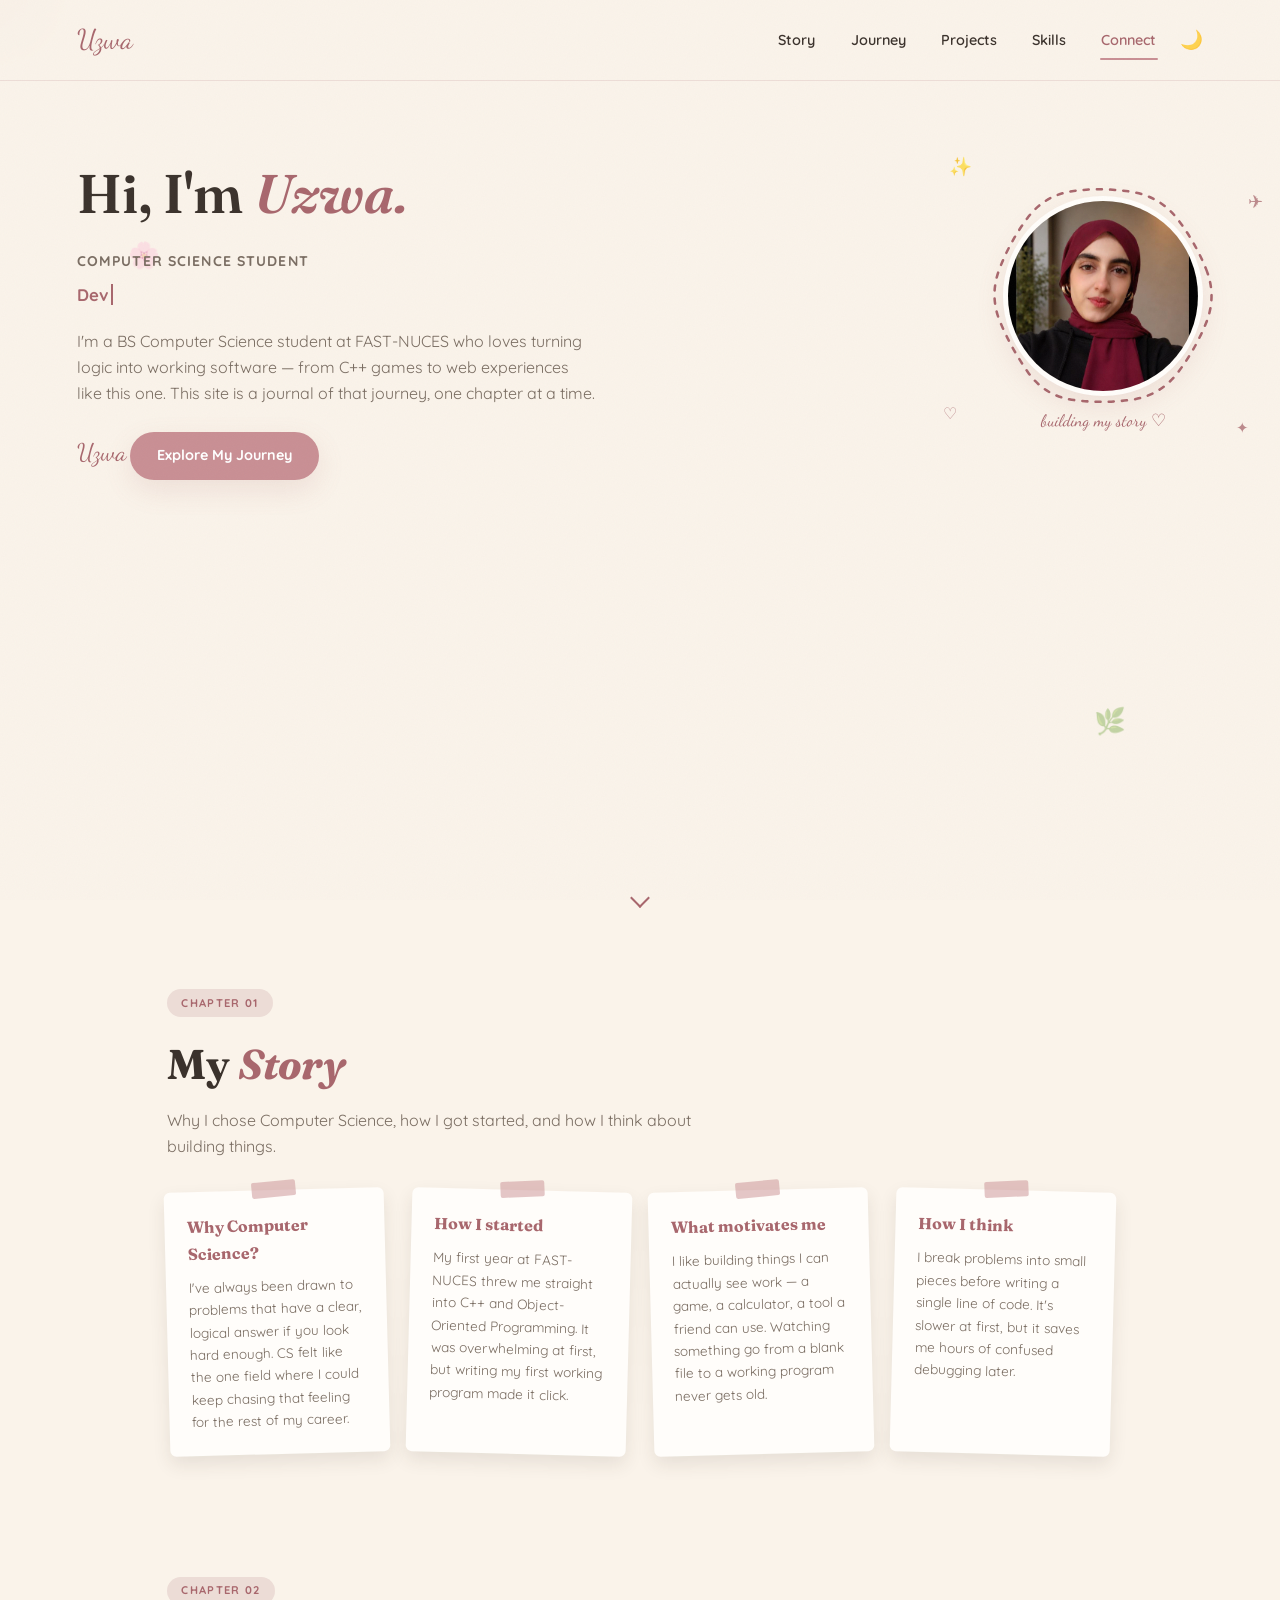
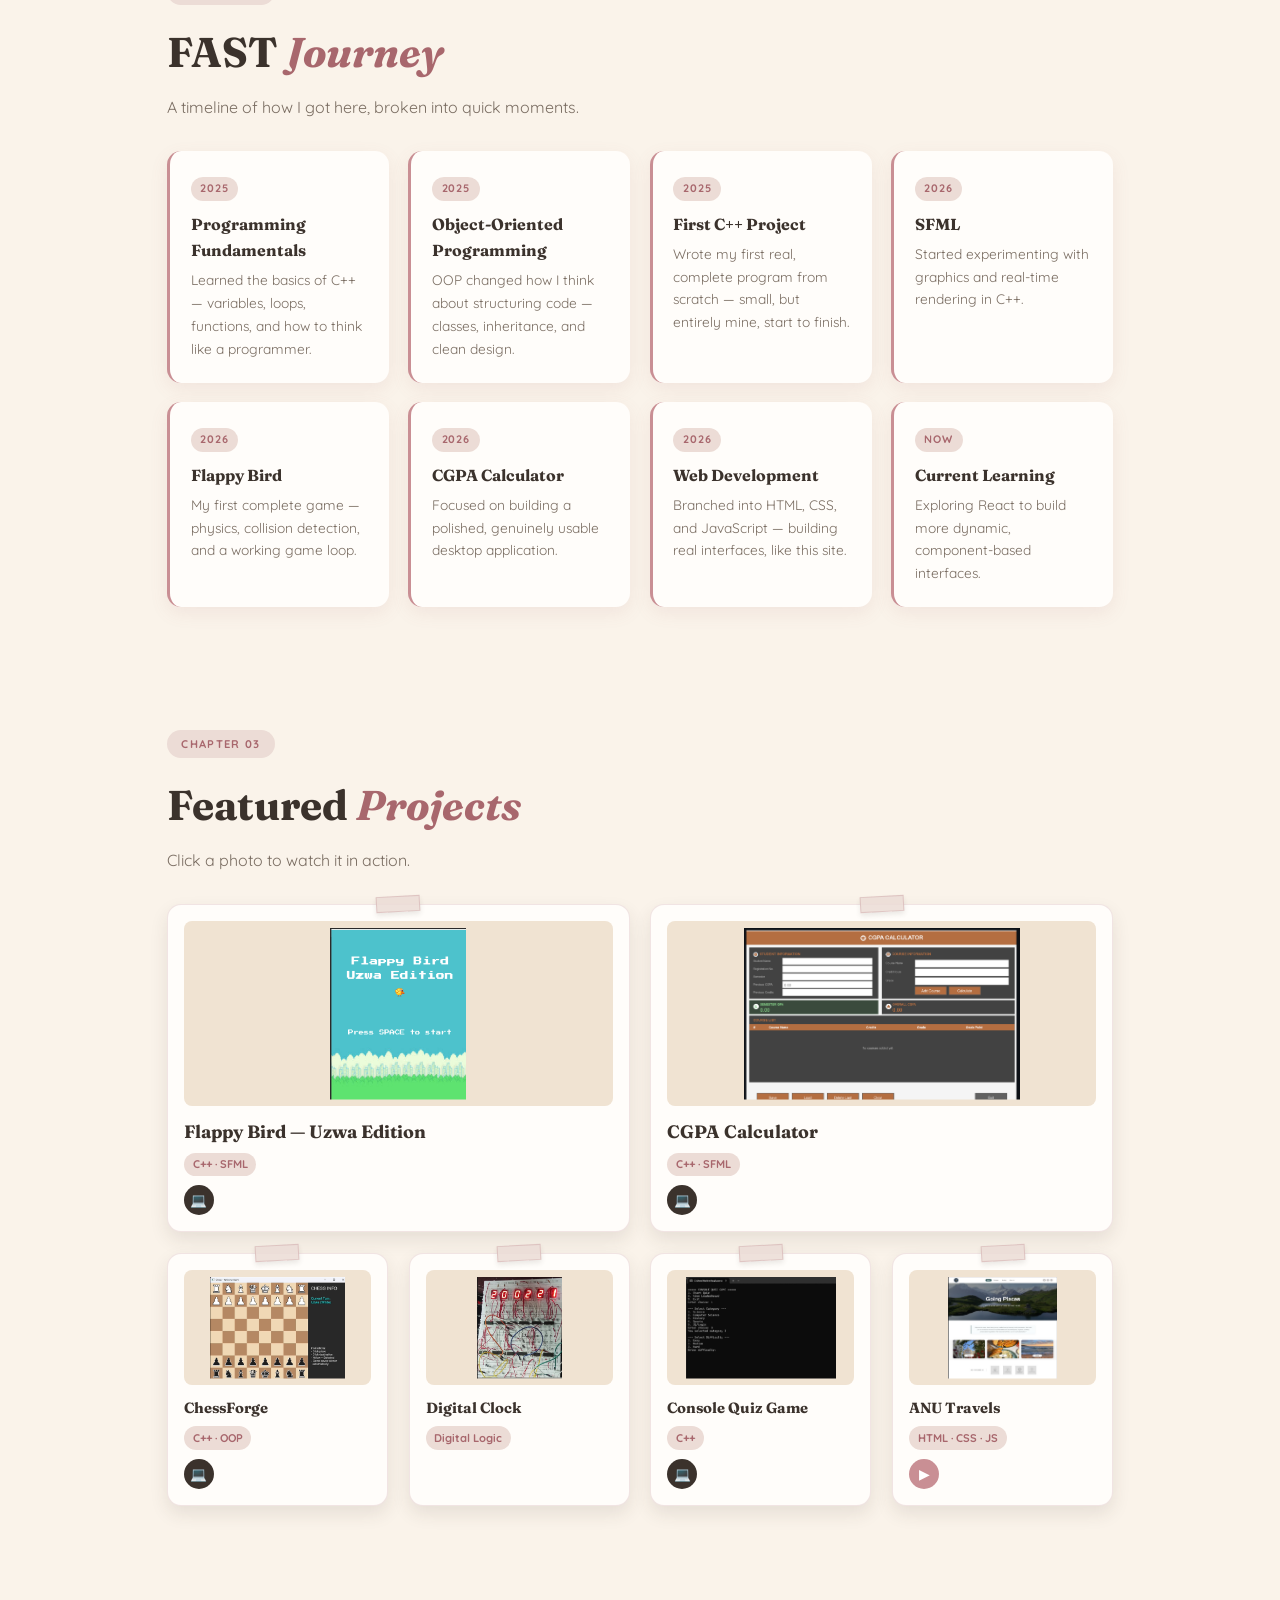
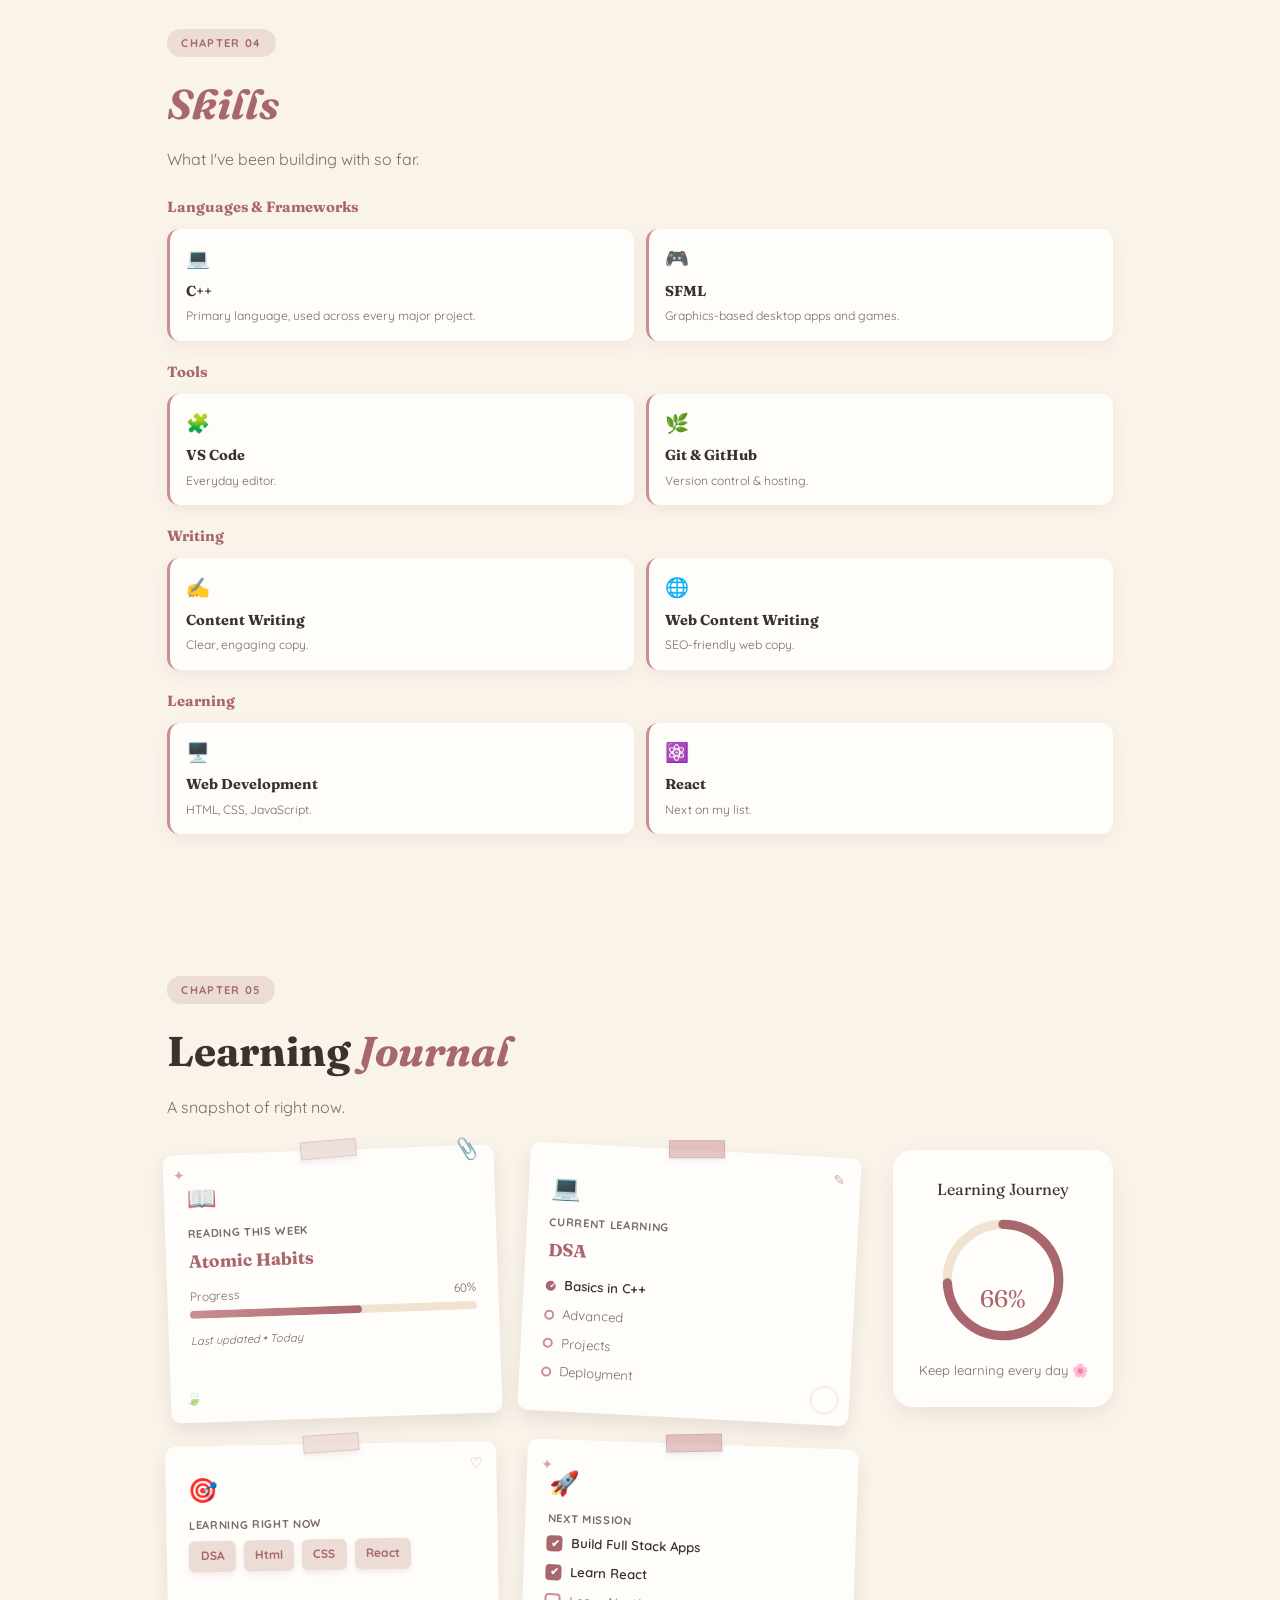
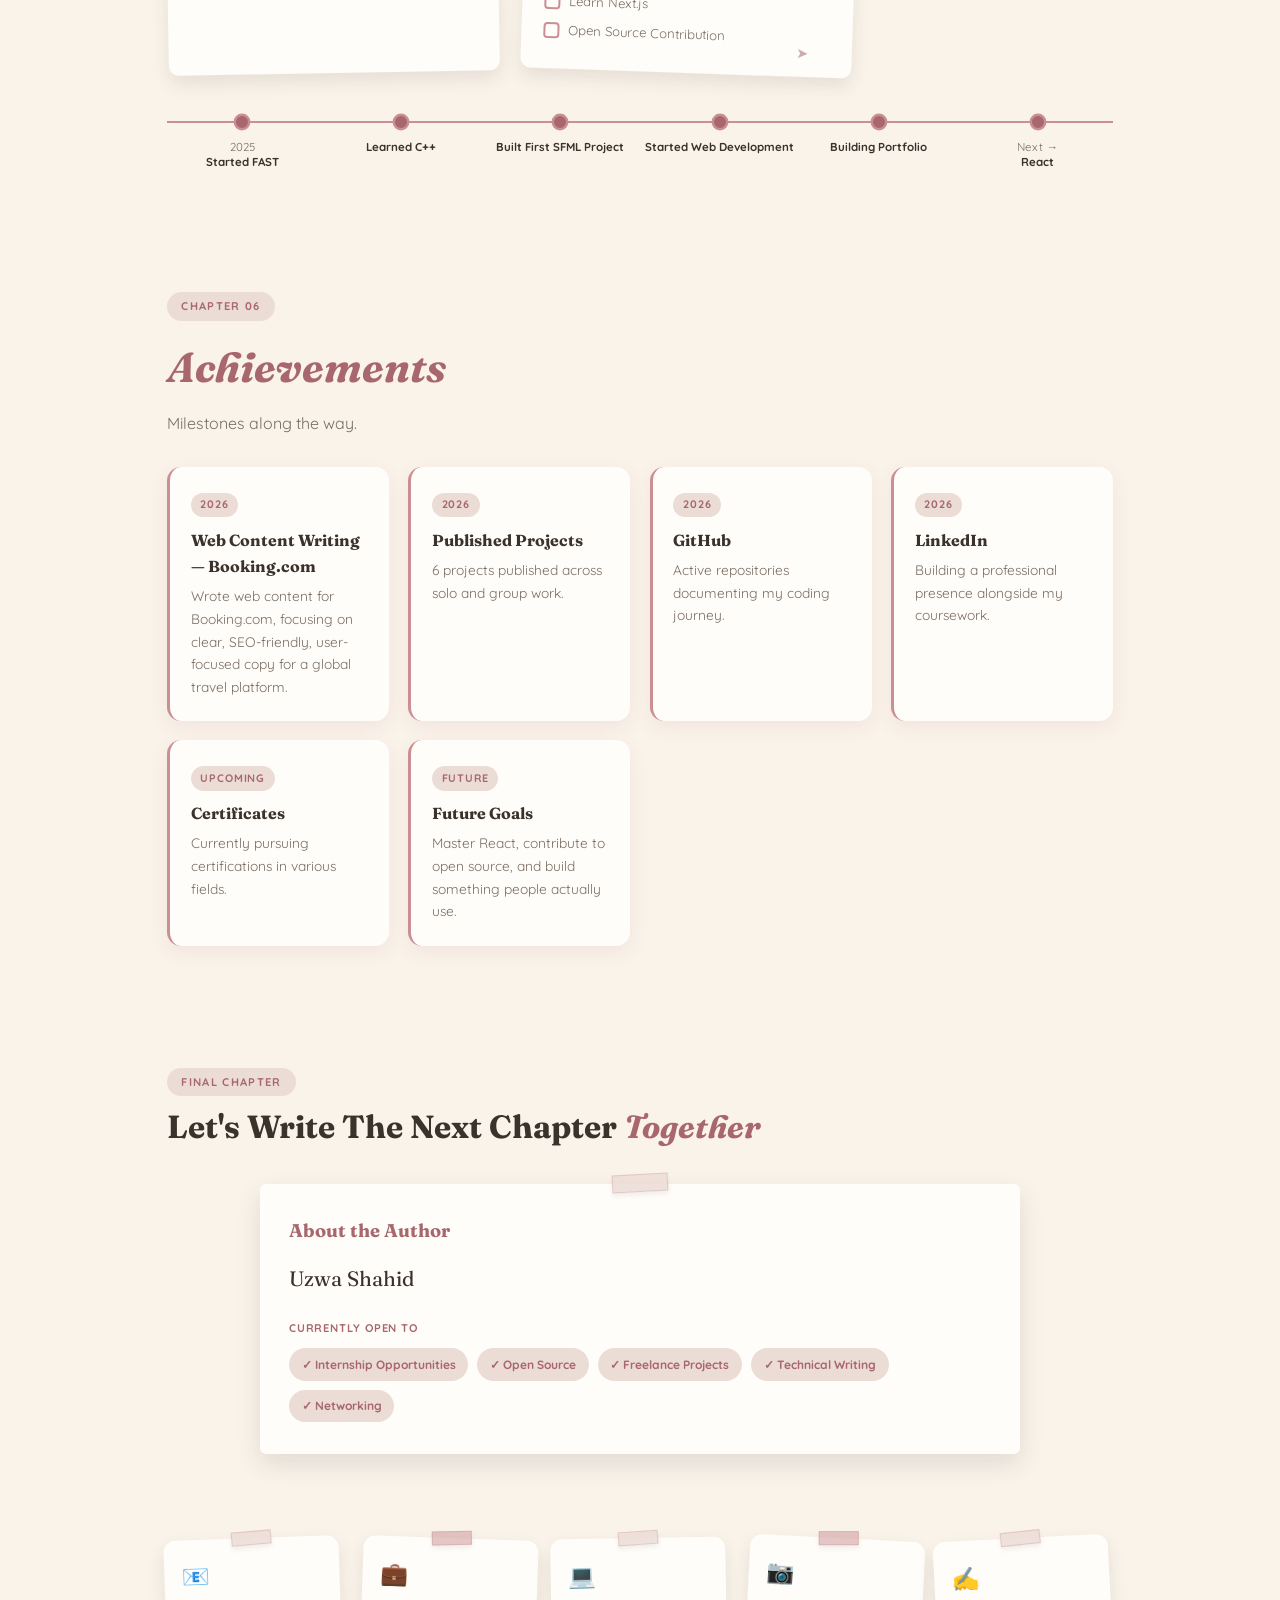
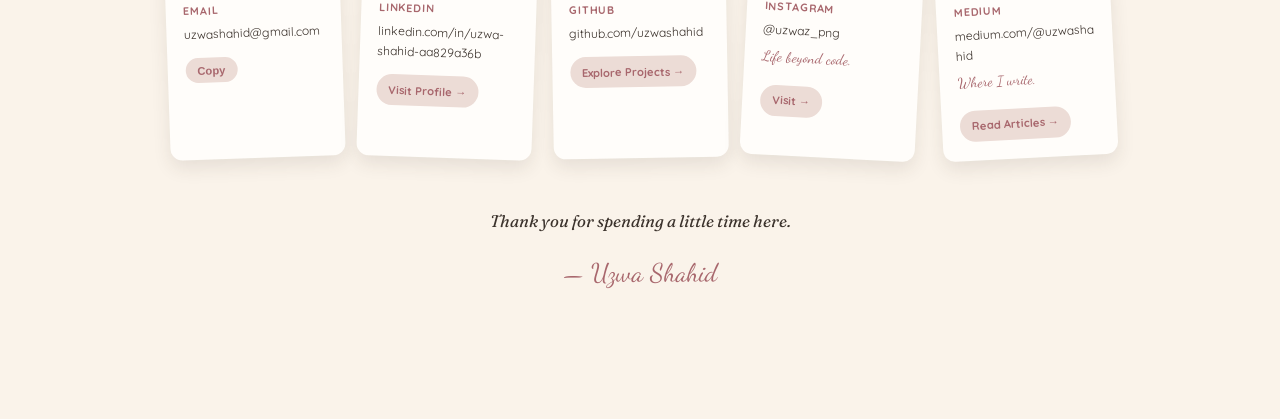
==== commit a2a752e8: "Update index.html" ====
--- a/index.html
+++ b/index.html
@@ -177,7 +177,7 @@
         <span class="postcard-tape" aria-hidden="true"></span>
         <div class="project-thumb-wrap"
              tabindex="0" role="button" aria-label="Play Flappy Bird demo video"
-             data-video="assets/flappybird.mp4"
+             data-video="videos/flappybird.mp4"
              data-badge="Self Project"
              data-challenge="Getting collision detection and smooth gameplay to feel right took a lot of trial and error.">
           <img src="assets/flappybird-uzwa-edition.png" alt="Flappy Bird Uzwa Edition screenshot" class="project-thumb">
@@ -194,7 +194,7 @@
         <span class="postcard-tape" aria-hidden="true"></span>
         <div class="project-thumb-wrap"
              tabindex="0" role="button" aria-label="Play CGPA Calculator demo video"
-             data-video="assets/CgpaCalculator.mp4"
+             data-video="videos/CgpaCalculator.mp4"
              data-badge="Self Project"
              data-challenge="Handling save/load of course data correctly without corrupting previous records.">
           <img src="assets/cgpa-calculator.png" alt="CGPA Calculator screenshot" class="project-thumb">
@@ -212,7 +212,7 @@
         <span class="postcard-tape" aria-hidden="true"></span>
         <div class="project-thumb-wrap"
              tabindex="0" role="button" aria-label="Play ChessForge demo video"
-             data-video="assets/chess.mp4"
+             data-video="videos/chess.mp4"
              data-badge="Group Project"
              data-challenge="Move validation — making sure every rule (check, checkmate, special moves) was handled correctly.">
           <img src="assets/chessforge.png" alt="ChessForge screenshot" class="project-thumb">
@@ -243,7 +243,7 @@
         <span class="postcard-tape" aria-hidden="true"></span>
         <div class="project-thumb-wrap"
              tabindex="0" role="button" aria-label="Play Console Quiz Game demo video"
-             data-video="assets/quiz-game.mp4"
+             data-video="videos/quiz-game.mp4"
              data-badge="Group Project"
              data-challenge="Managing categories, difficulty, and a leaderboard without the code turning to spaghetti.">
           <img src="assets/quiz-game.png" alt="Console quiz game screenshot" class="project-thumb">
@@ -260,7 +260,7 @@
         <span class="postcard-tape" aria-hidden="true"></span>
         <div class="project-thumb-wrap"
              tabindex="0" role="button" aria-label="Play ANU Travels demo video"
-             data-video="assets/anutravels.mp4"
+             data-video="videos/anutravels.mp4"
              data-badge="Group Project"
              data-challenge="Keeping the design consistent across pages while splitting the work between three people.">
           <img src="assets/anu-travels.png" alt="ANU Travels website screenshot" class="project-thumb">
@@ -562,4 +562,4 @@
 
   <script src="script.js"></script>
 </body>
-</html>+</html>
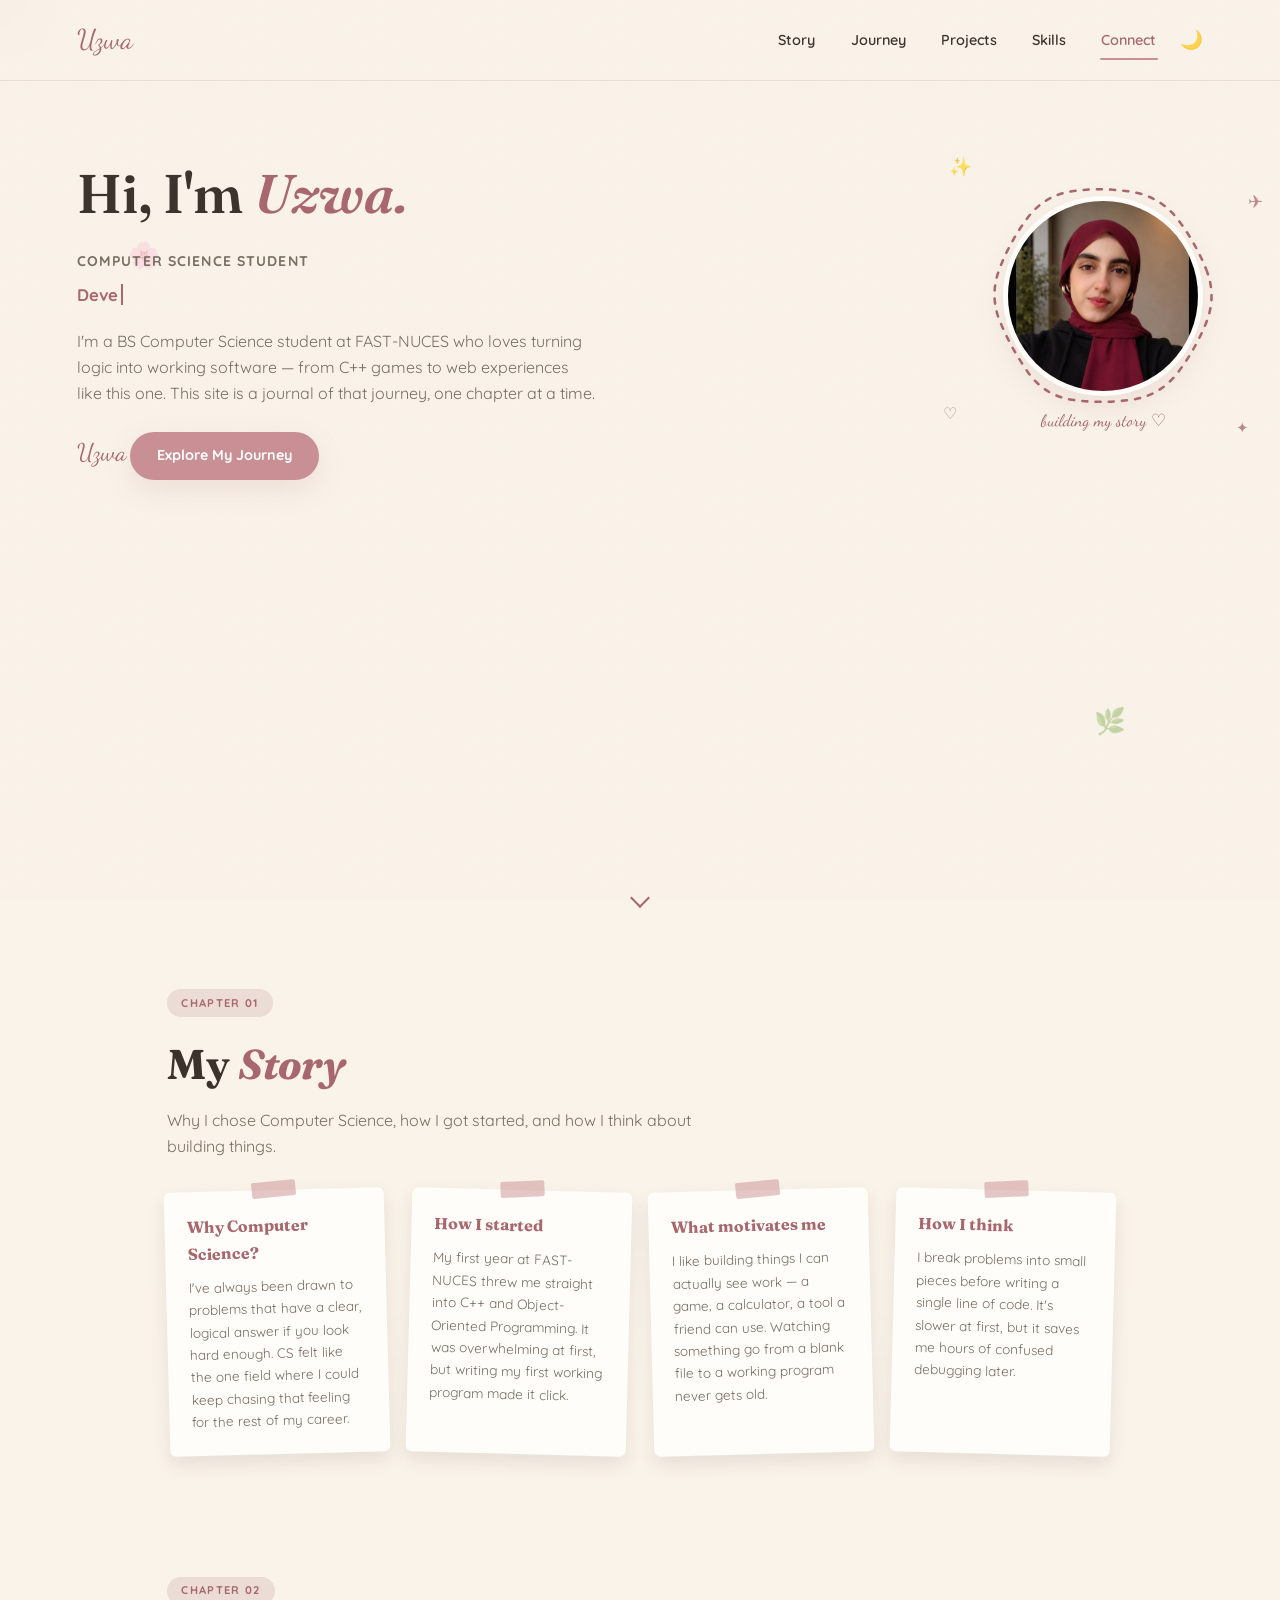
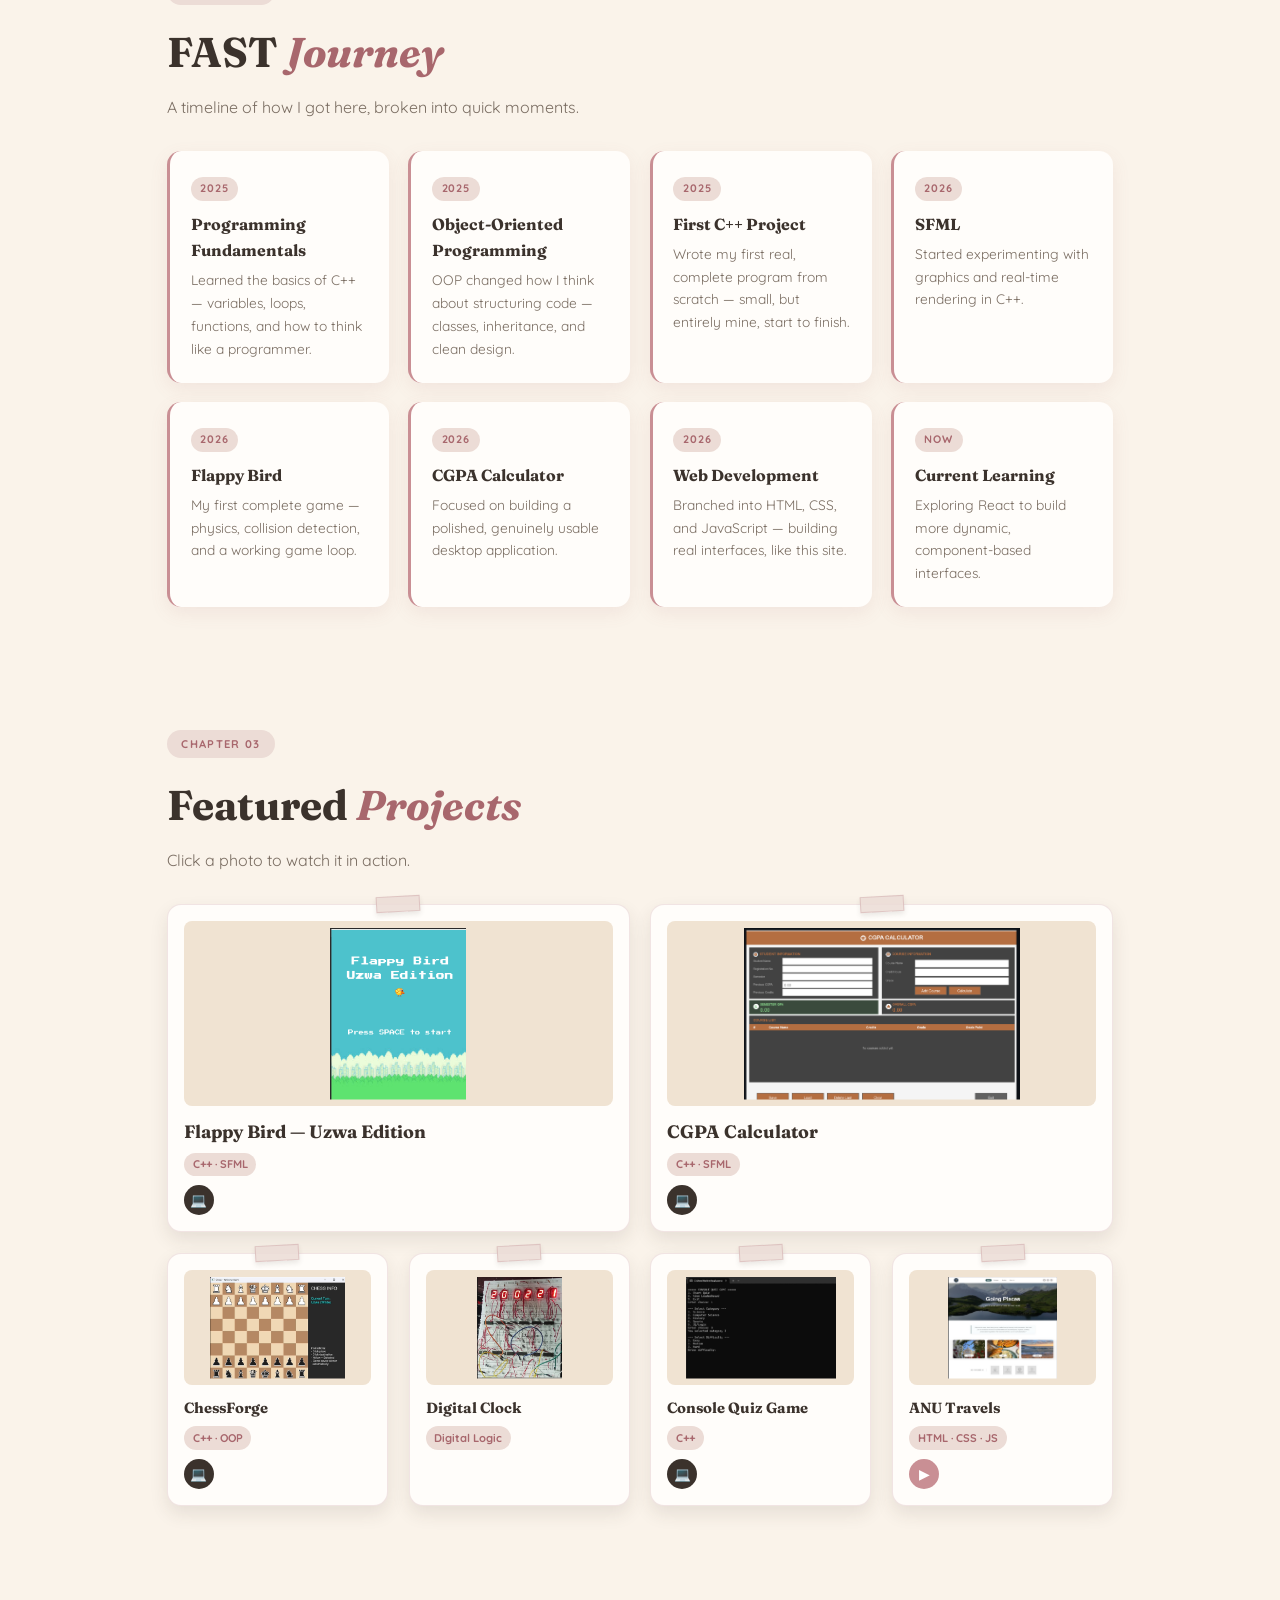
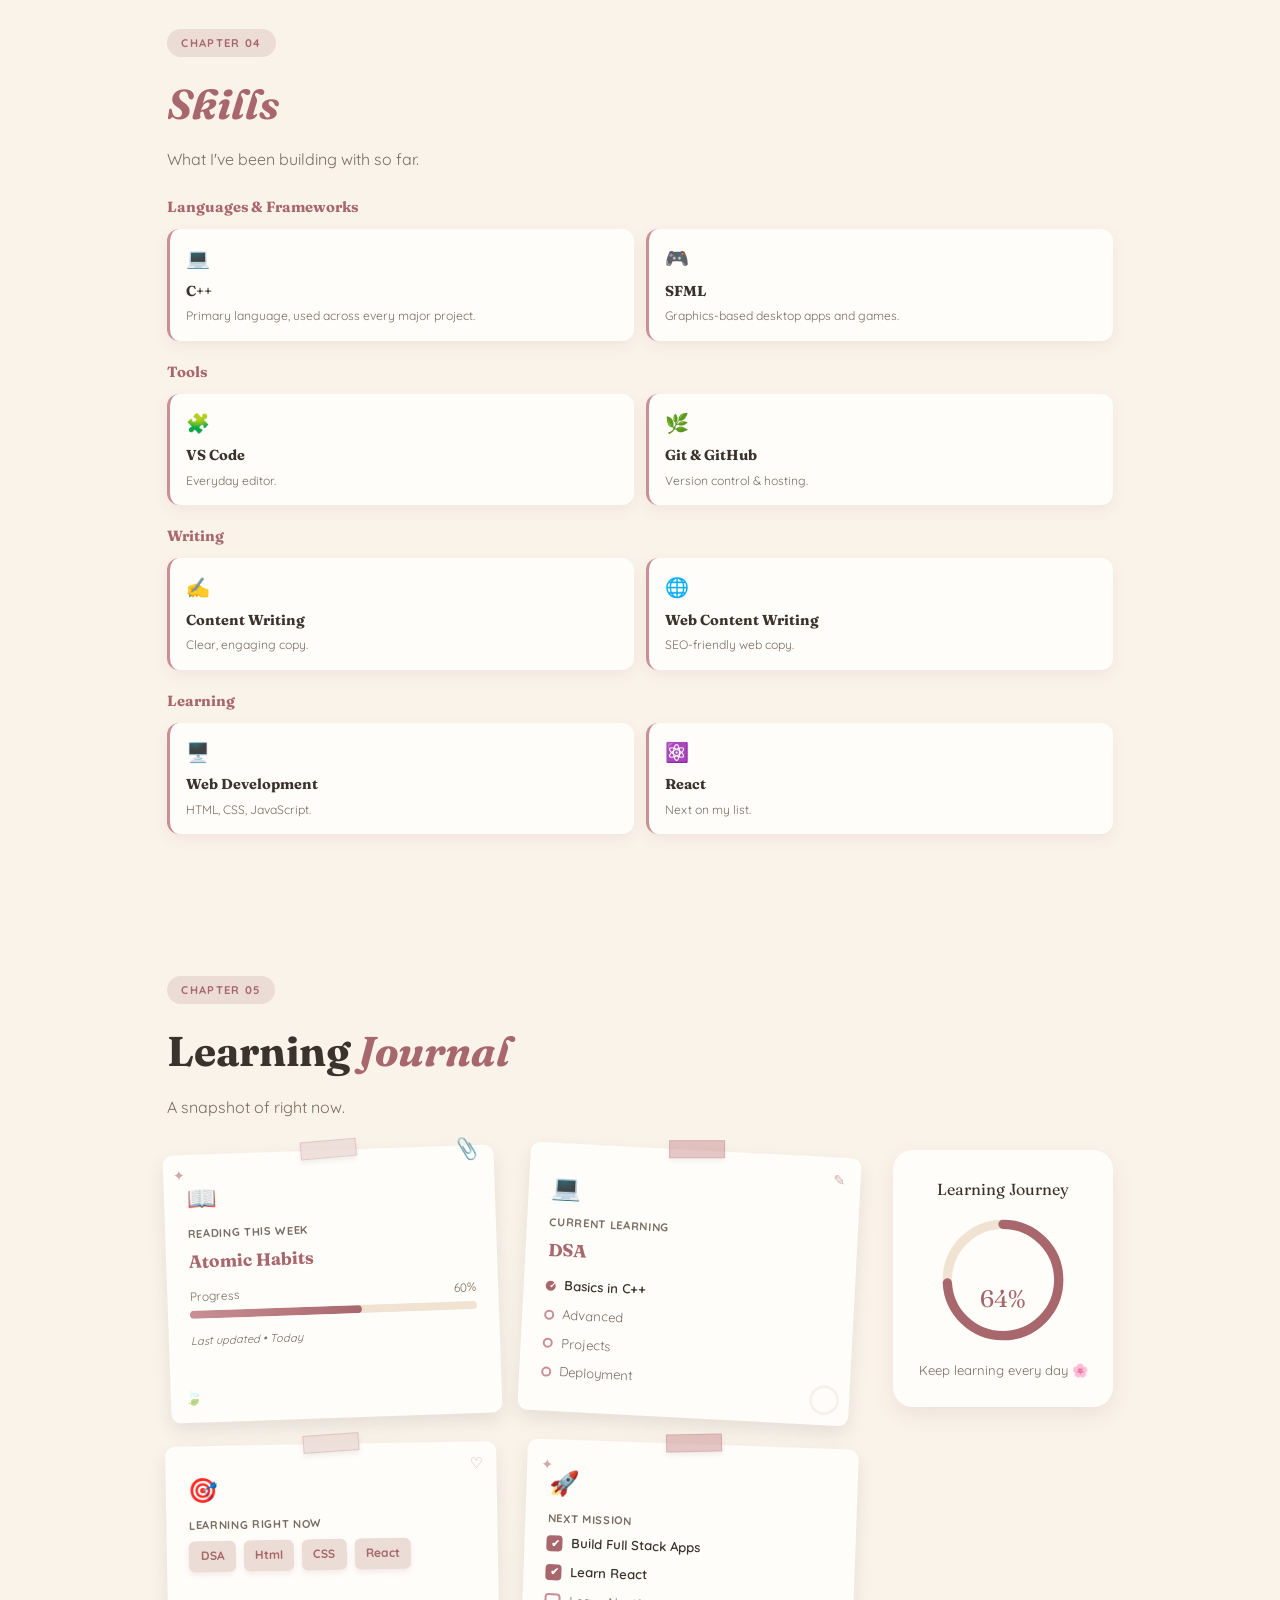
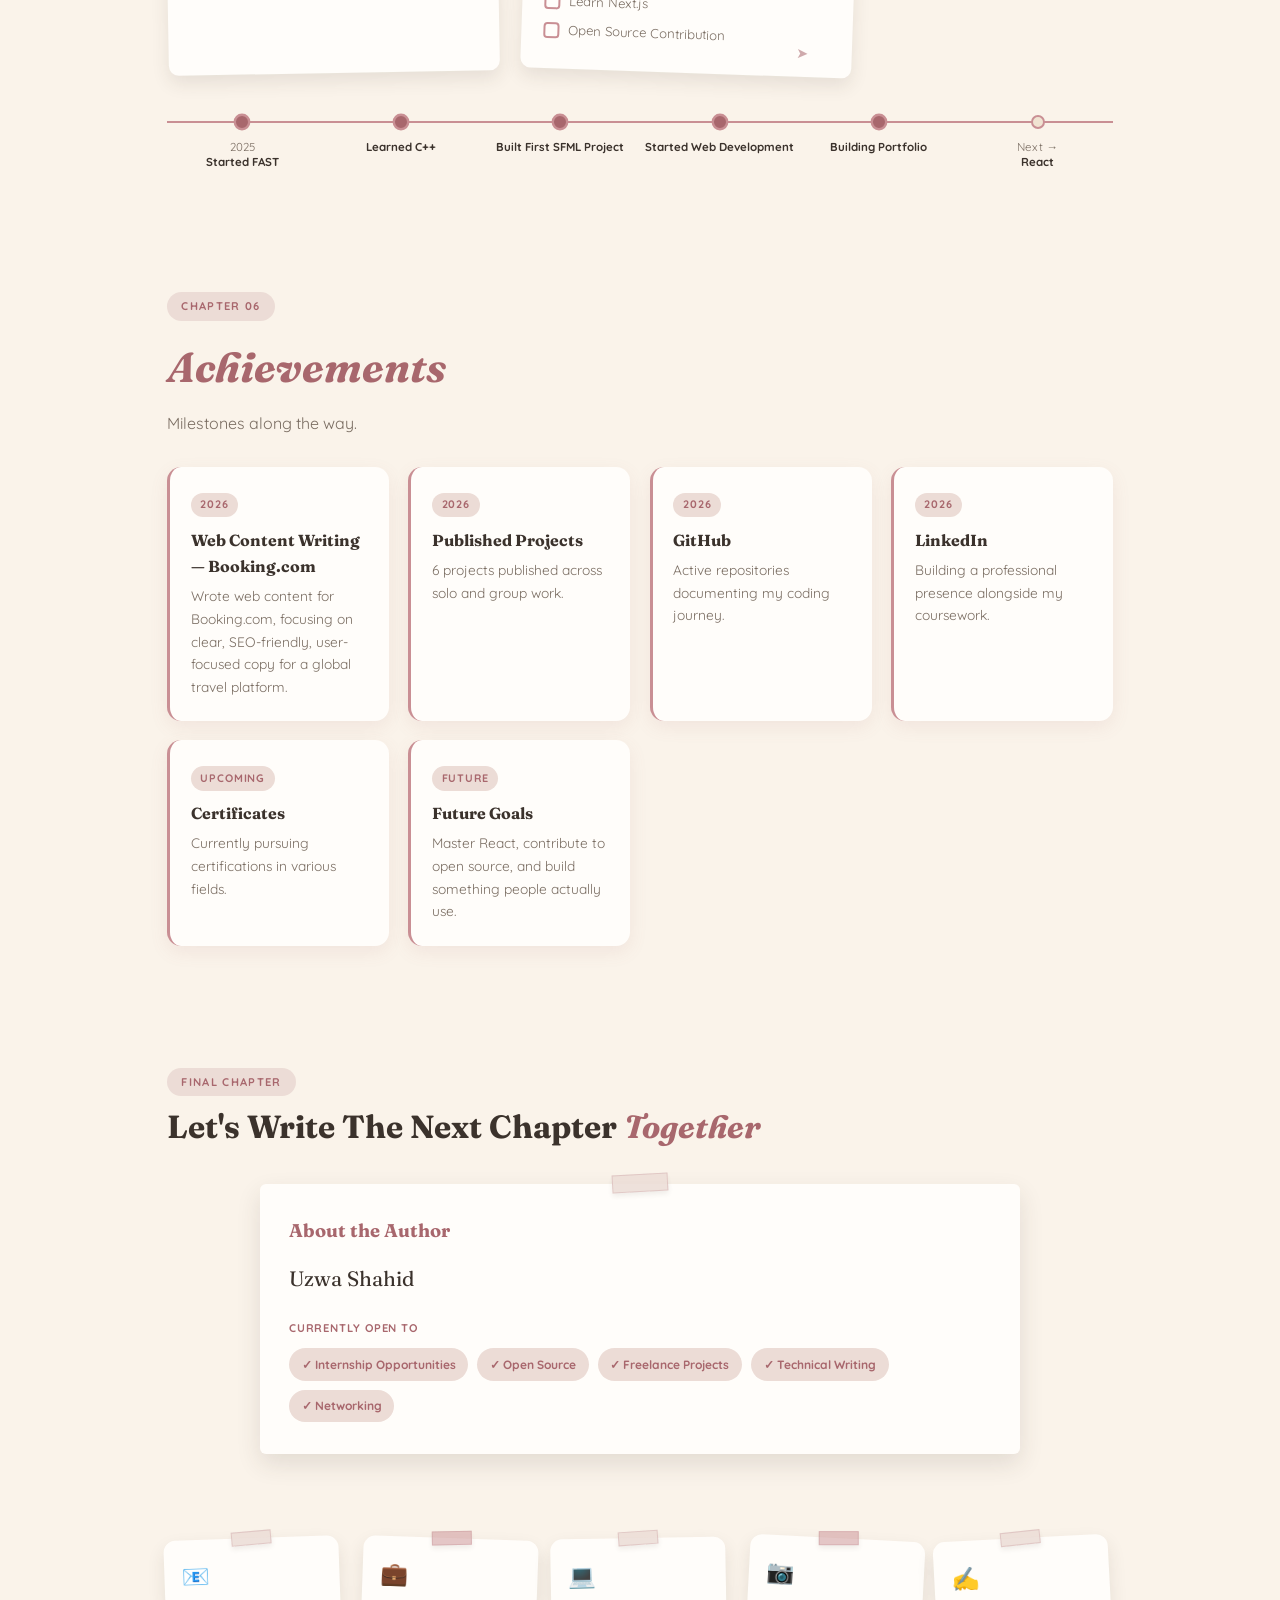
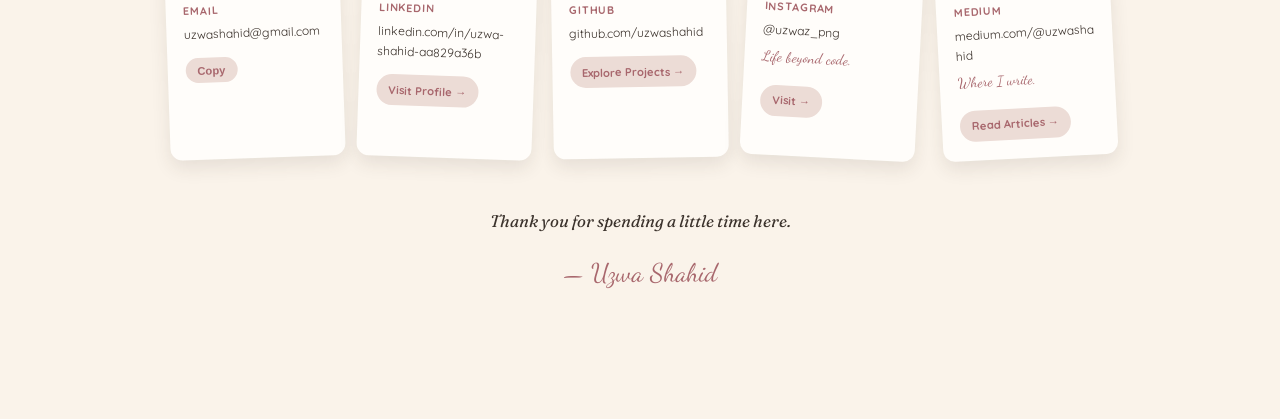
==== commit 572810c3: "Update index.html" ====
--- a/index.html
+++ b/index.html
@@ -177,7 +177,7 @@
         <span class="postcard-tape" aria-hidden="true"></span>
         <div class="project-thumb-wrap"
              tabindex="0" role="button" aria-label="Play Flappy Bird demo video"
-             data-video="videos/flappybird.mp4"
+             data-video="videos/flappyBird.mp4"
              data-badge="Self Project"
              data-challenge="Getting collision detection and smooth gameplay to feel right took a lot of trial and error.">
           <img src="assets/flappybird-uzwa-edition.png" alt="Flappy Bird Uzwa Edition screenshot" class="project-thumb">
@@ -260,7 +260,7 @@
         <span class="postcard-tape" aria-hidden="true"></span>
         <div class="project-thumb-wrap"
              tabindex="0" role="button" aria-label="Play ANU Travels demo video"
-             data-video="videos/anutravels.mp4"
+             data-video="videos/anutravels .mp4"
              data-badge="Group Project"
              data-challenge="Keeping the design consistent across pages while splitting the work between three people.">
           <img src="assets/anu-travels.png" alt="ANU Travels website screenshot" class="project-thumb">
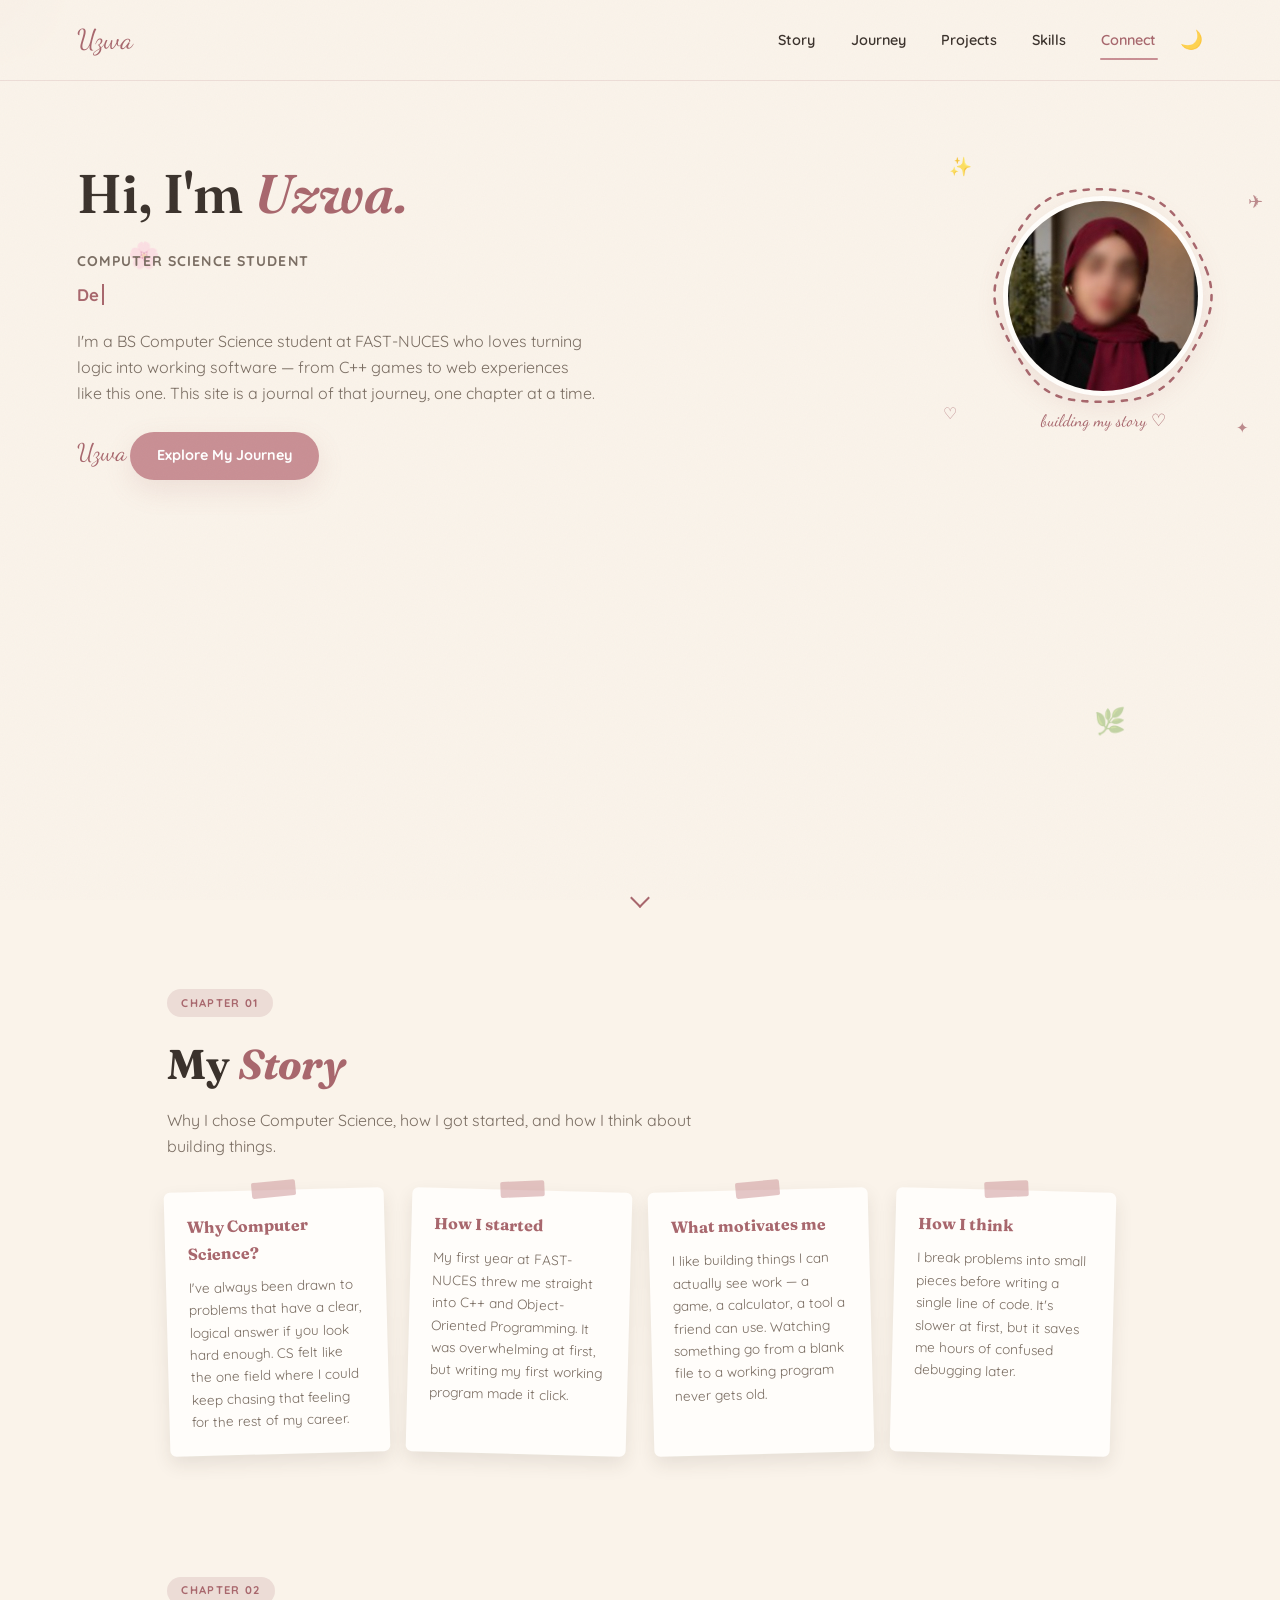
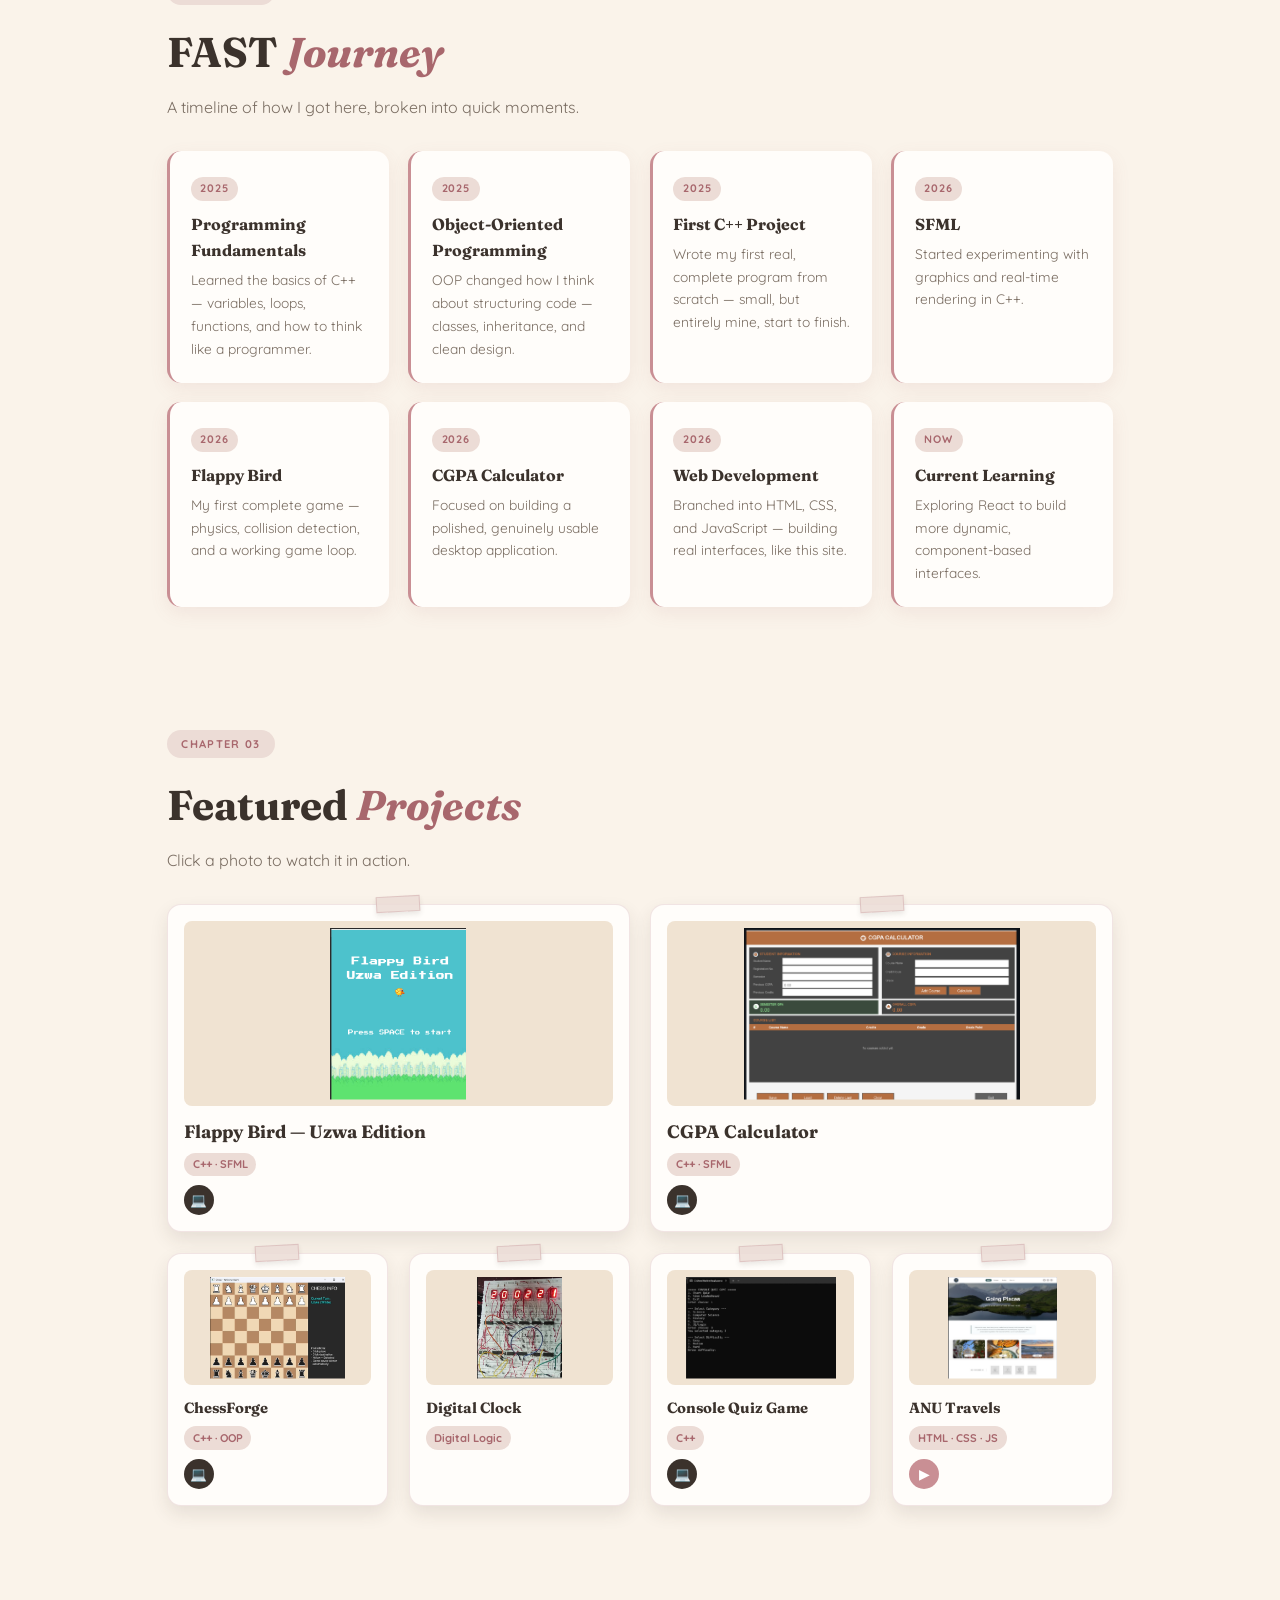
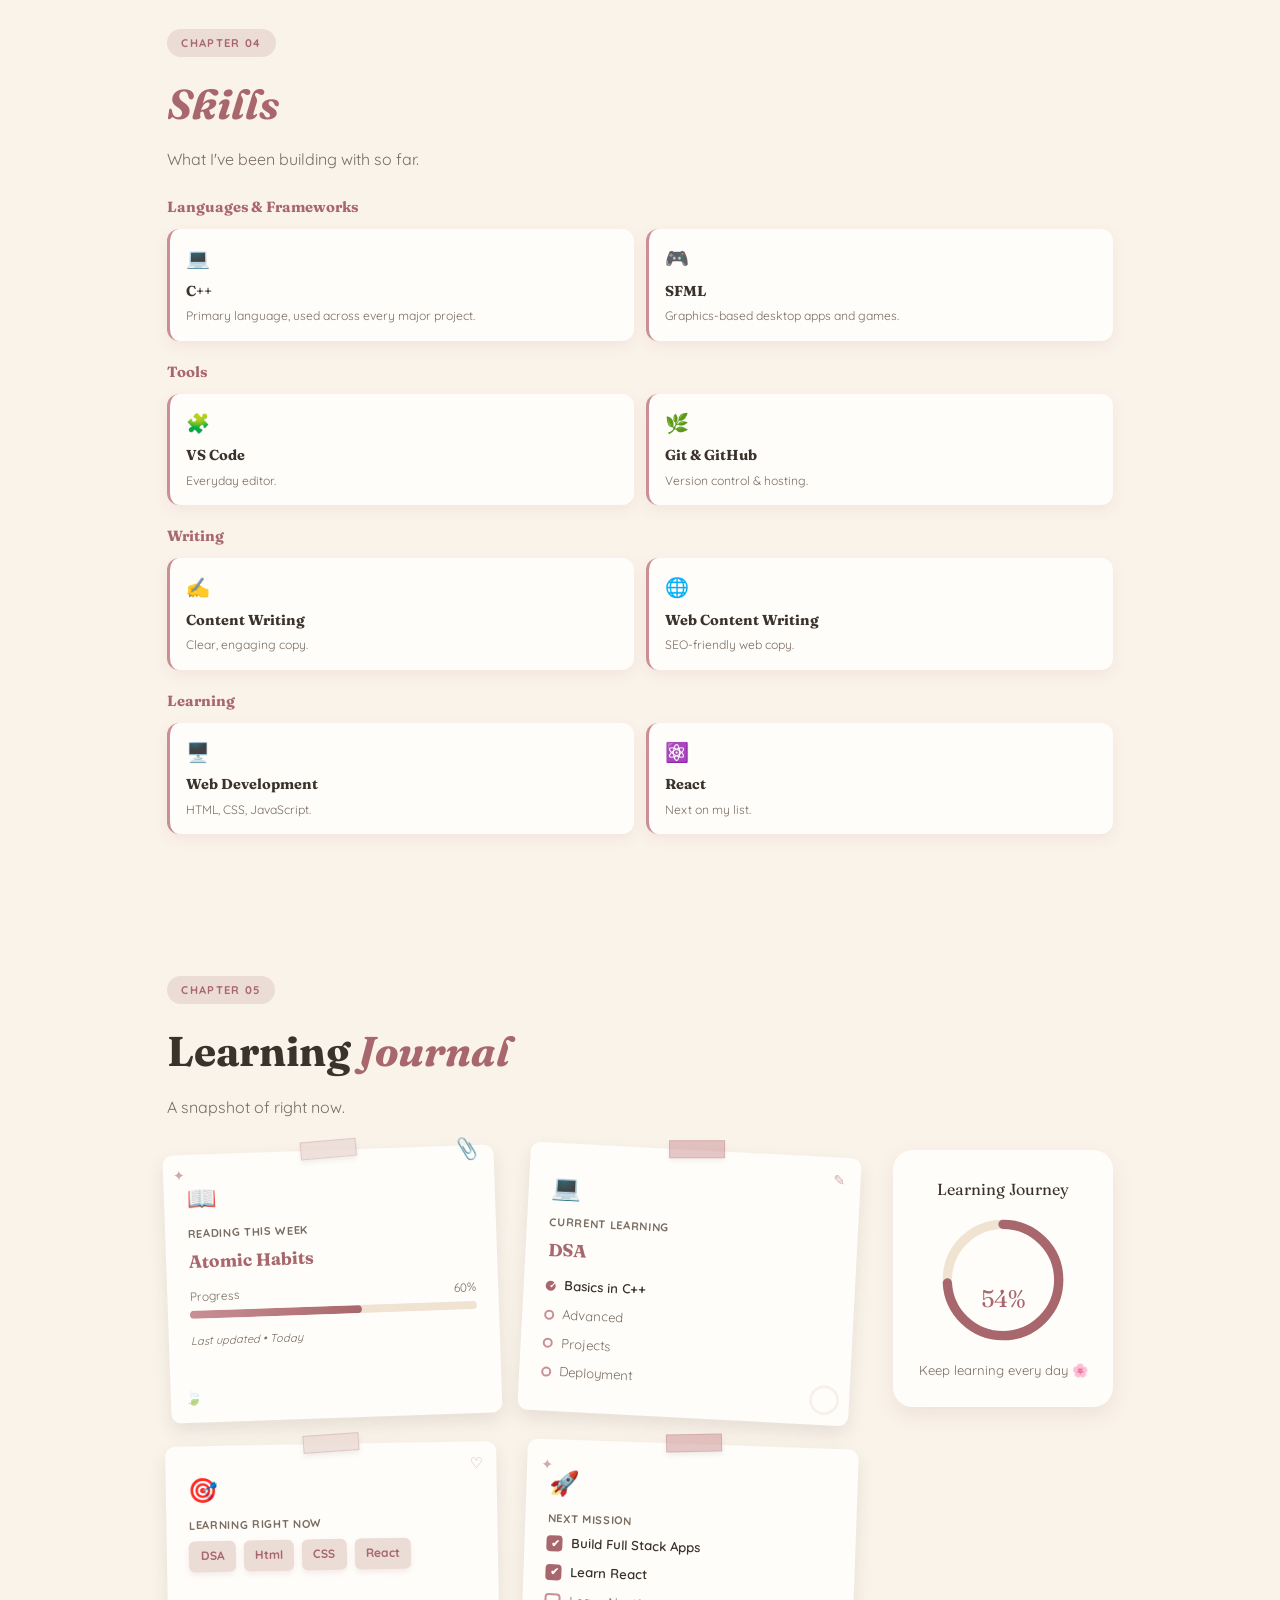
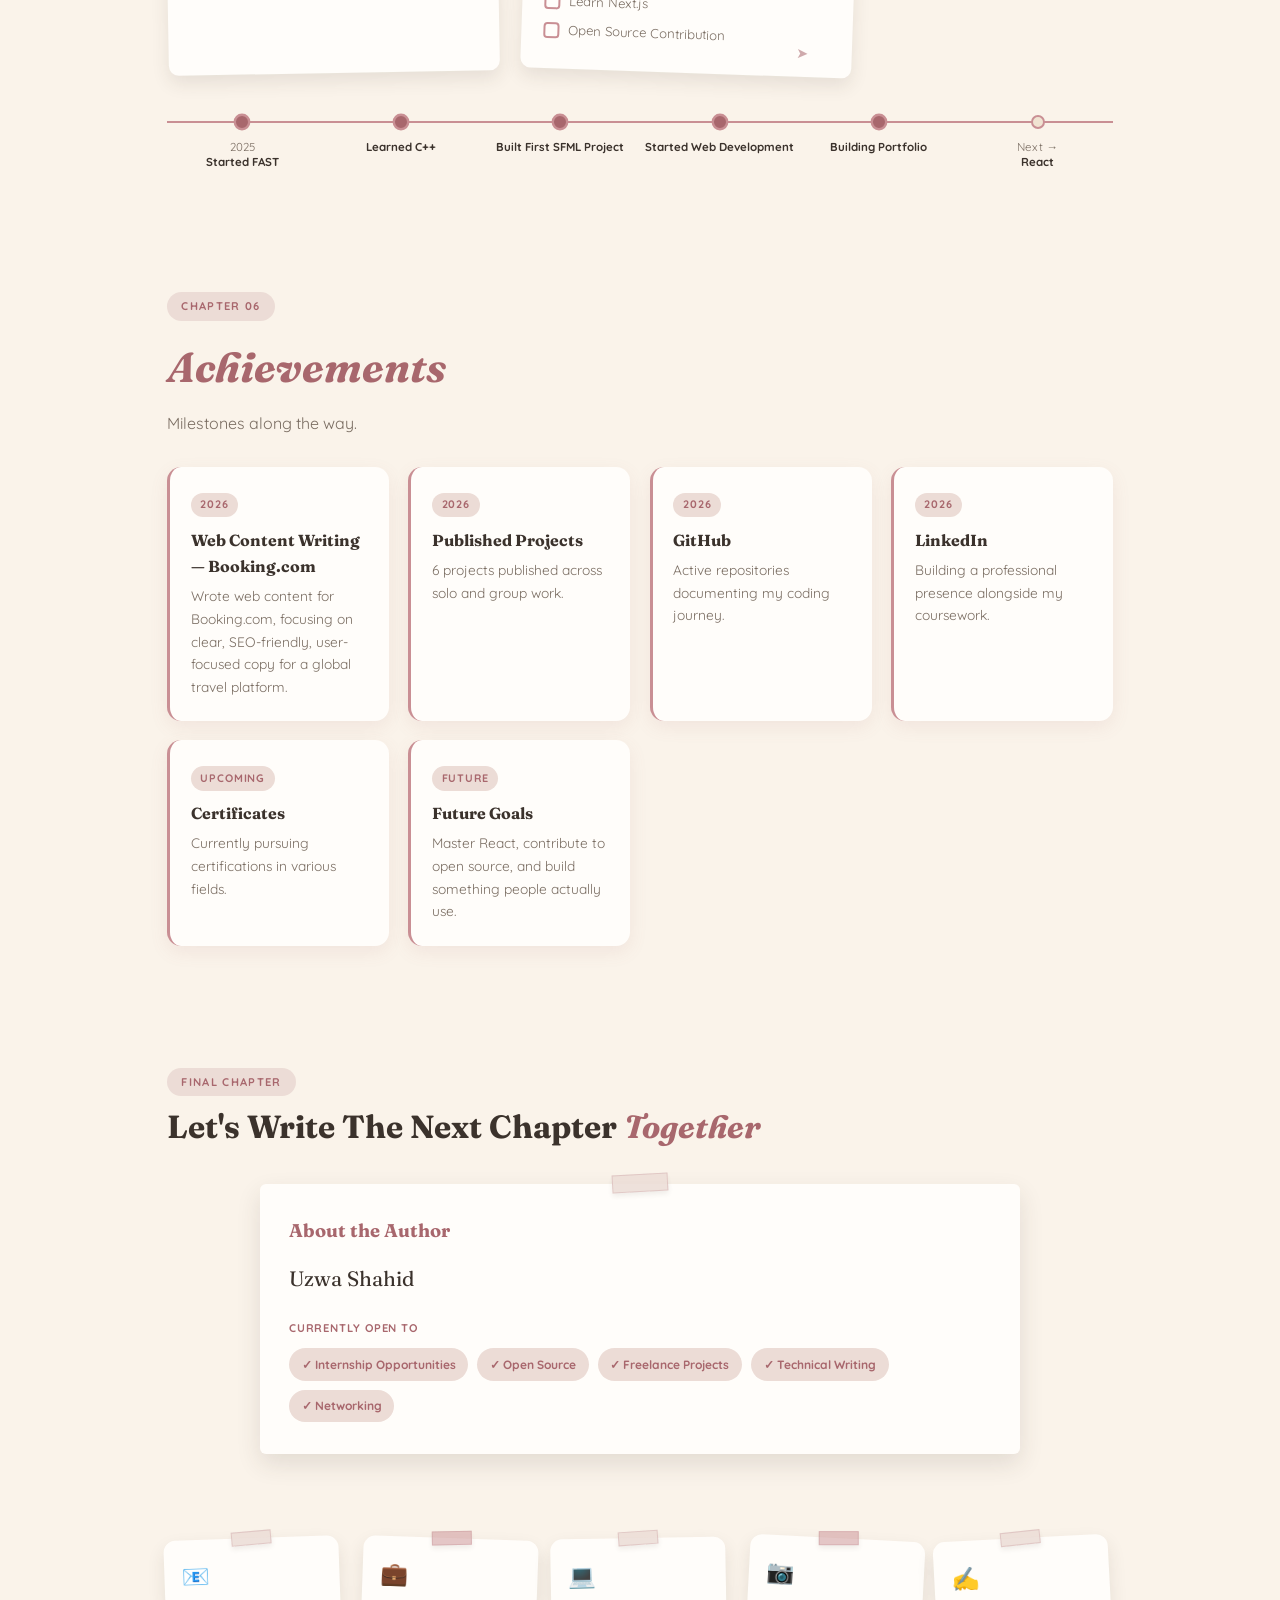
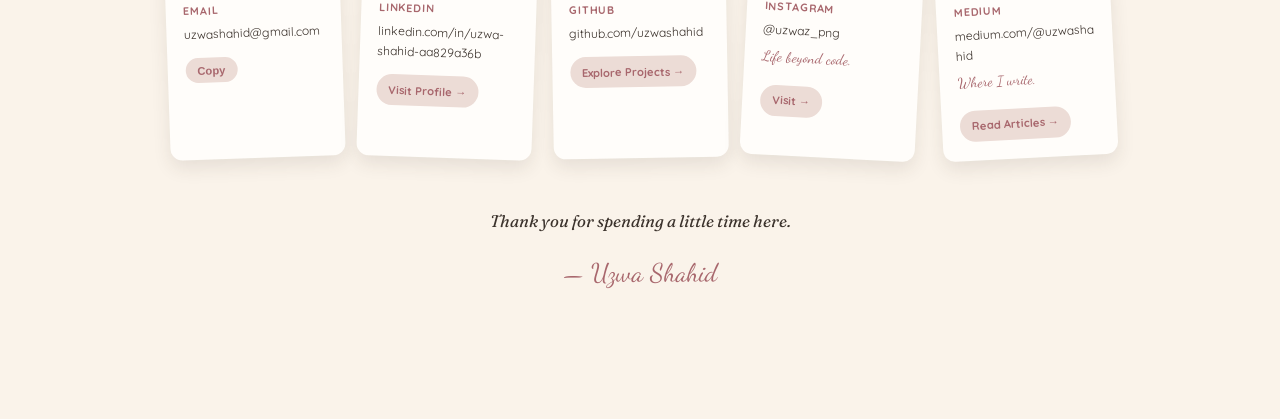
==== commit c4820ba5: "Update index.html" ====
--- a/index.html
+++ b/index.html
@@ -76,7 +76,7 @@
             <span class="pd pd3">✈</span>
             <span class="pd pd4">✦</span>
           </div>
-          <img class="landing-photo" src="assets/portfolio.png" alt="Uzwa Shahid">
+          <img class="landing-photo" src="assets/picture.png" alt="Uzwa Shahid">
         </div>
         <p class="photo-note">building my story ♡</p>
       </div>
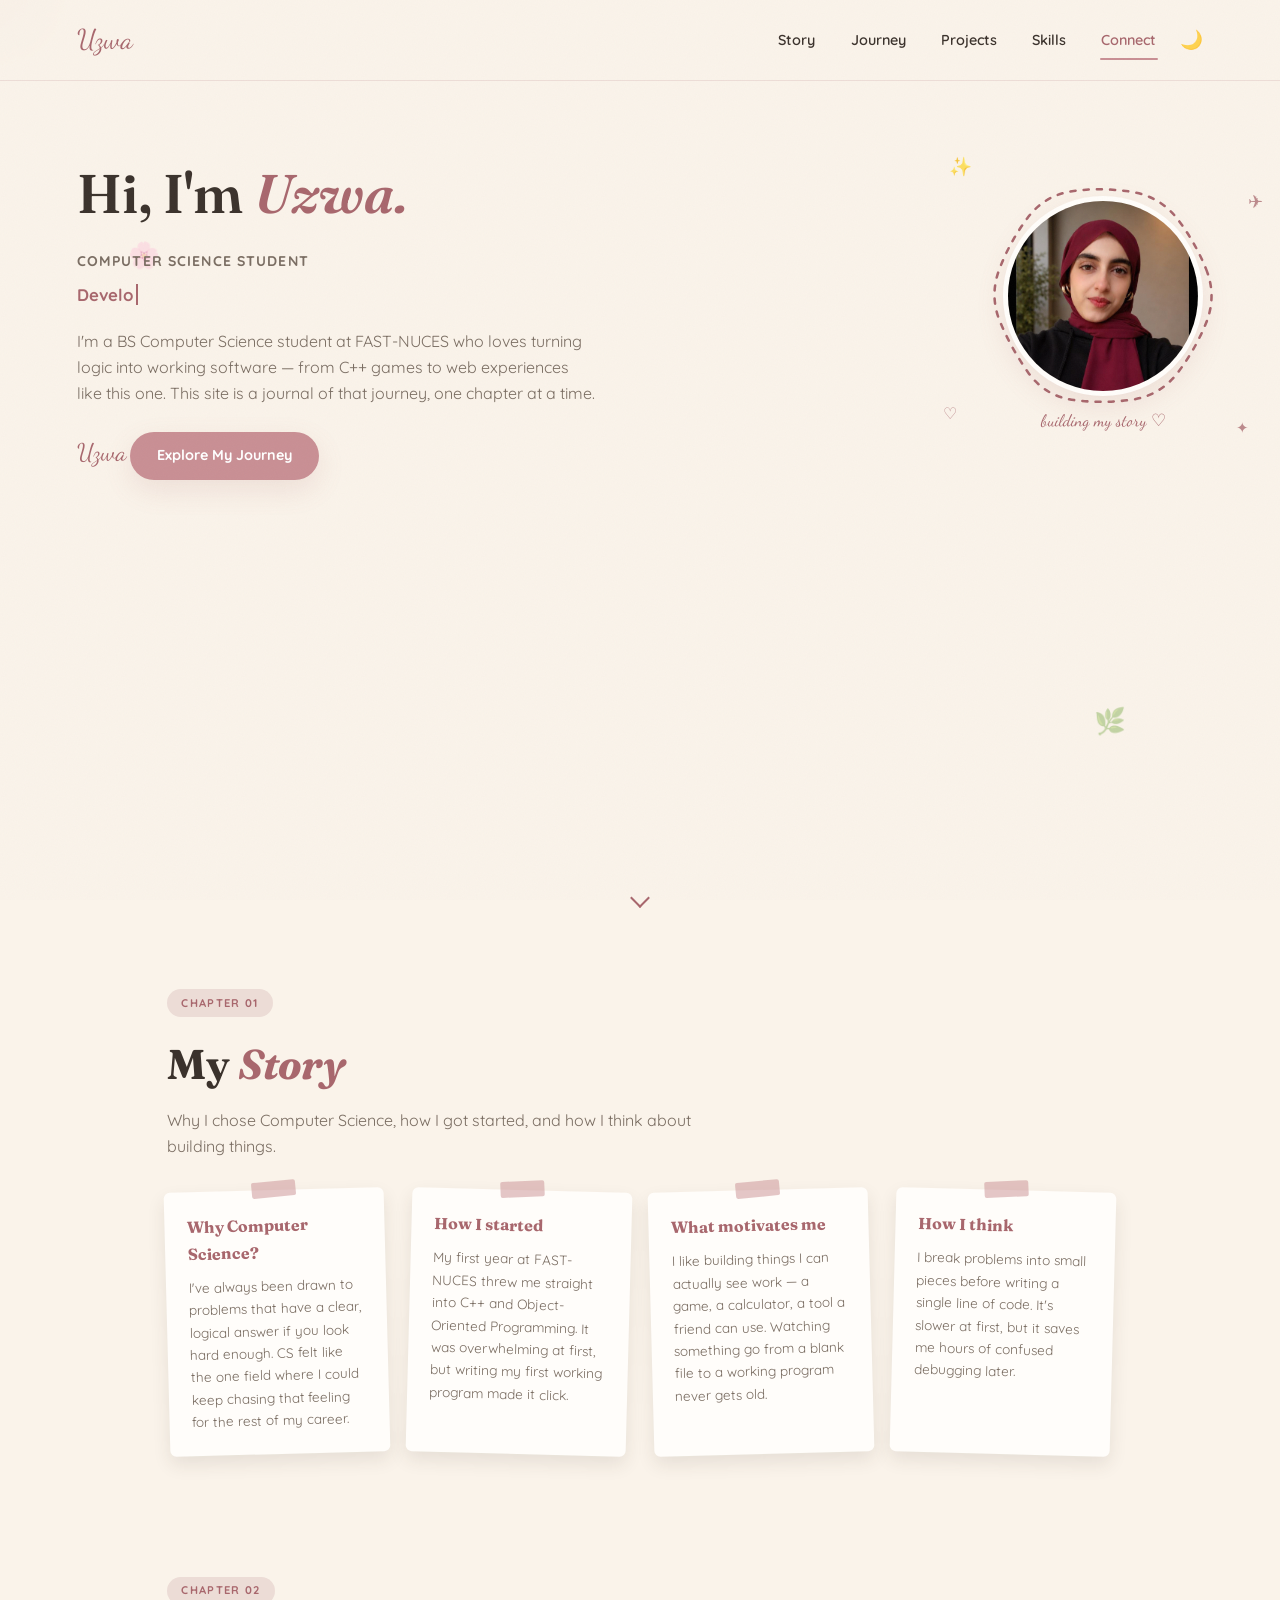
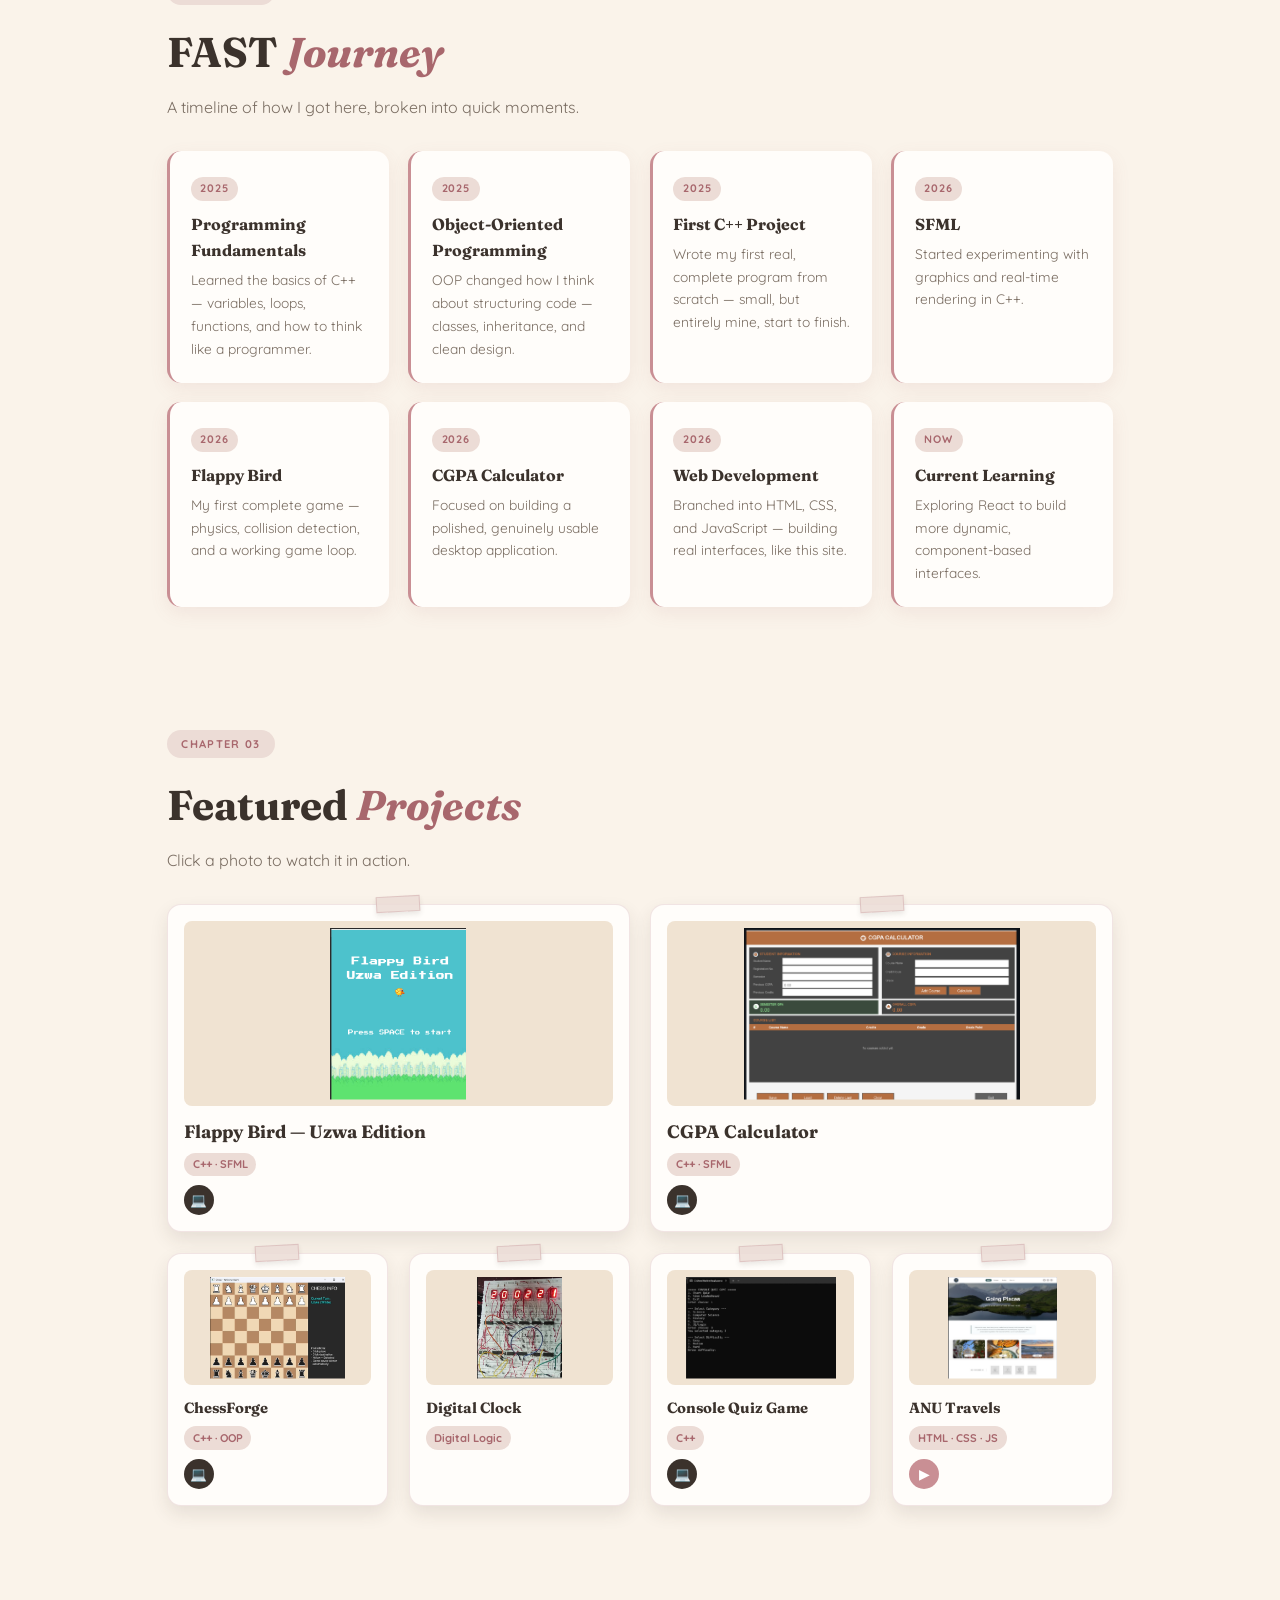
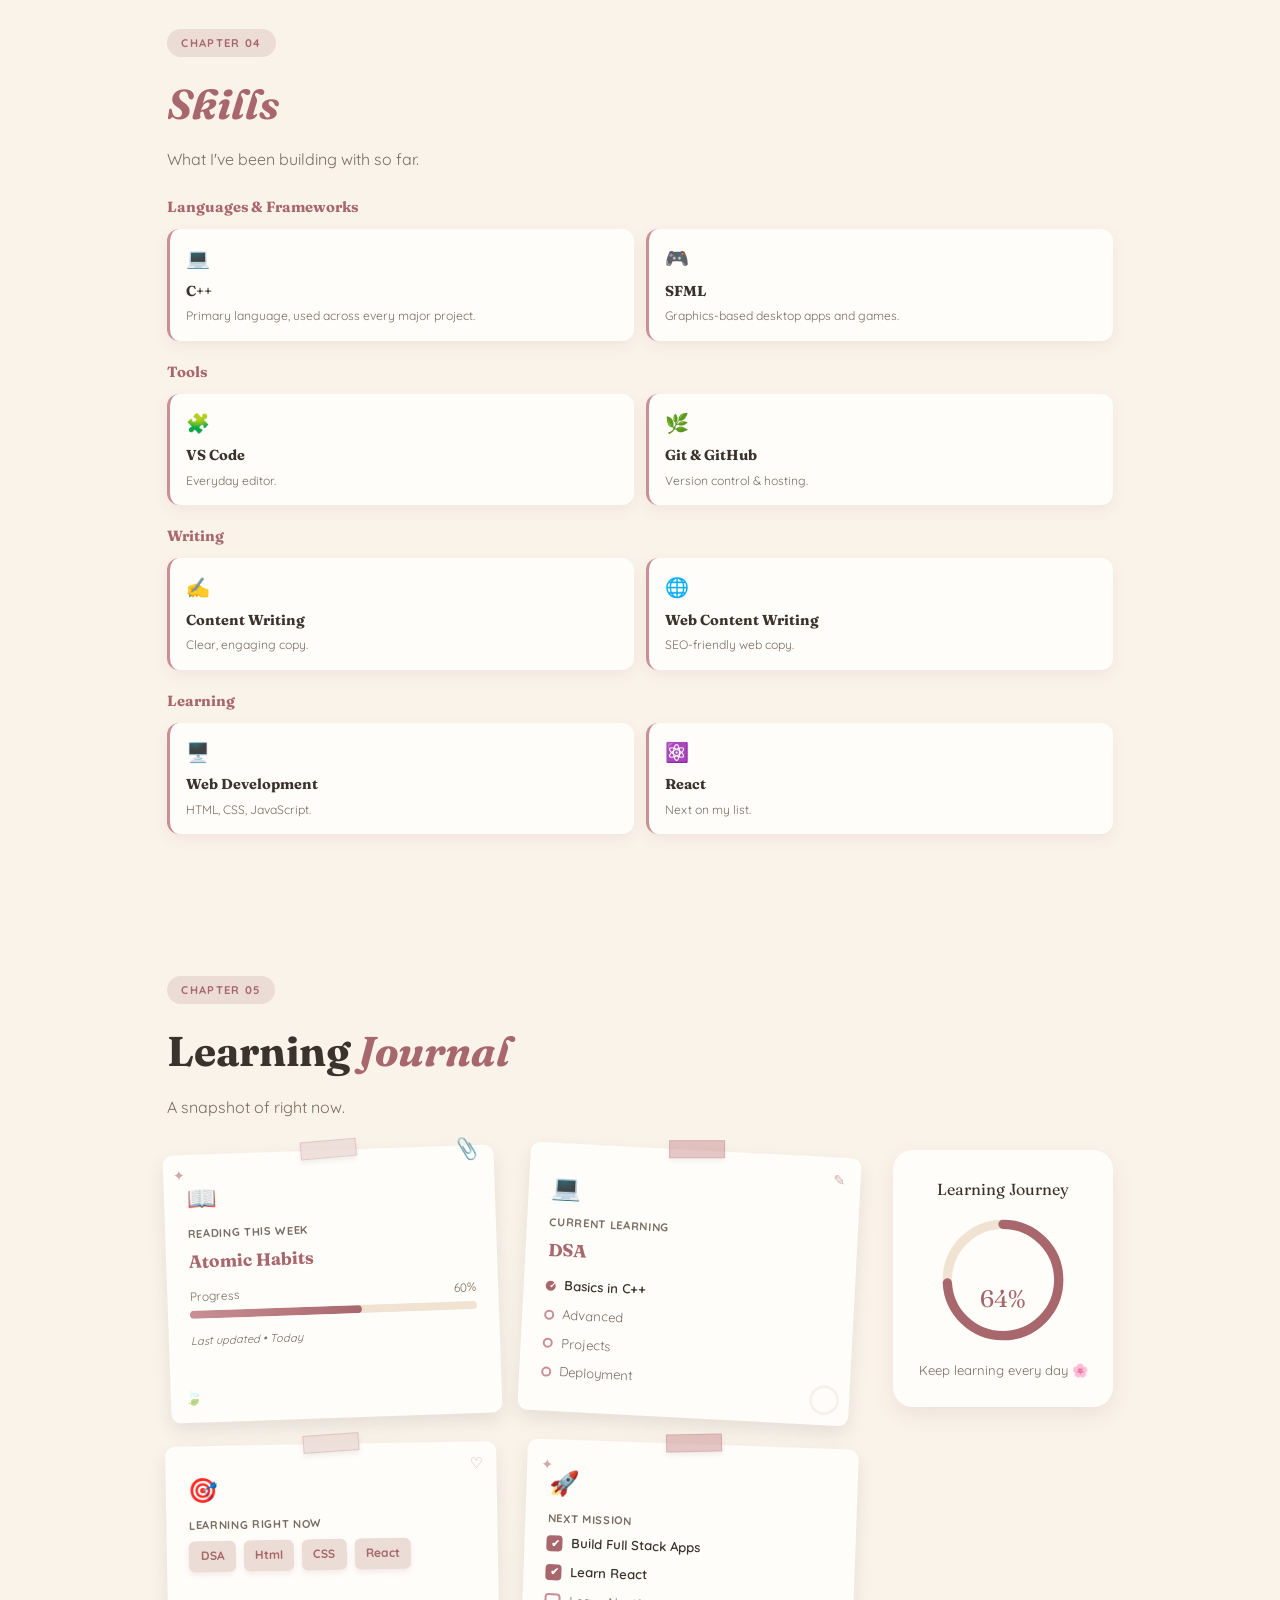
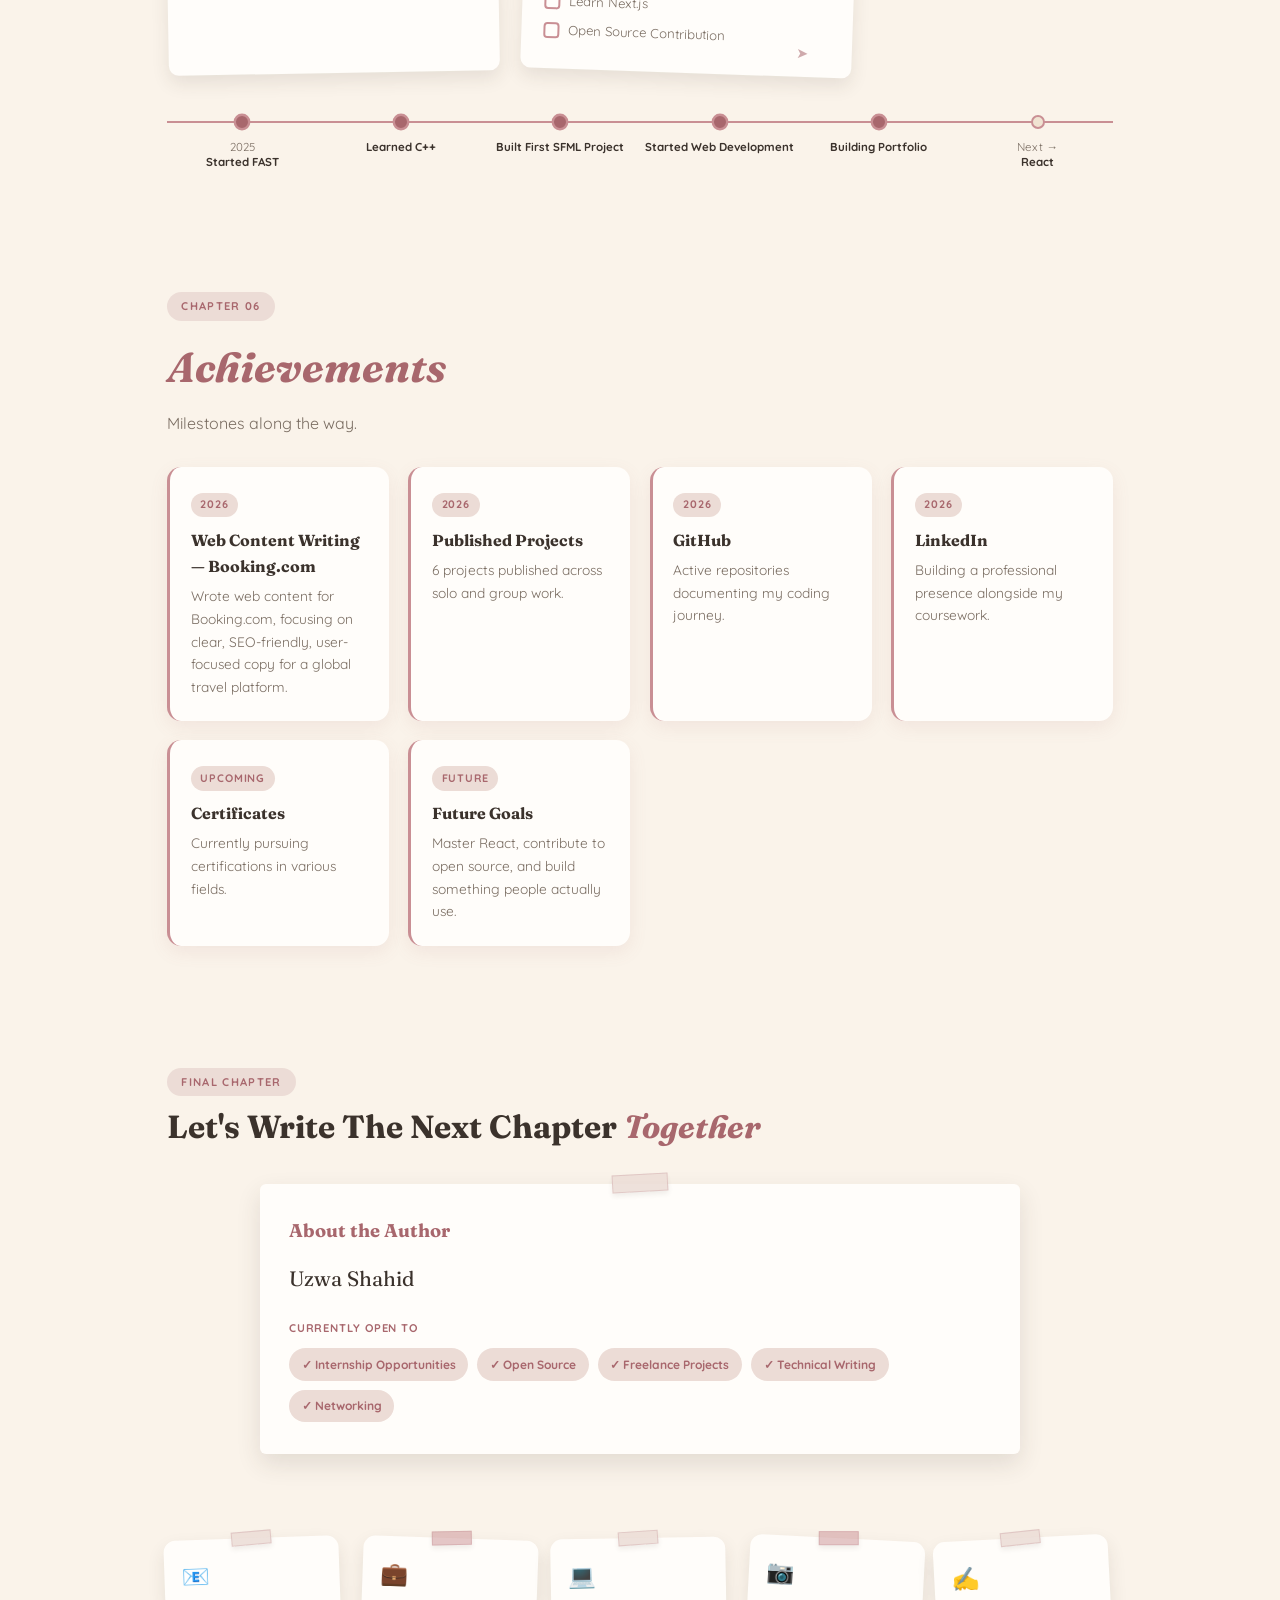
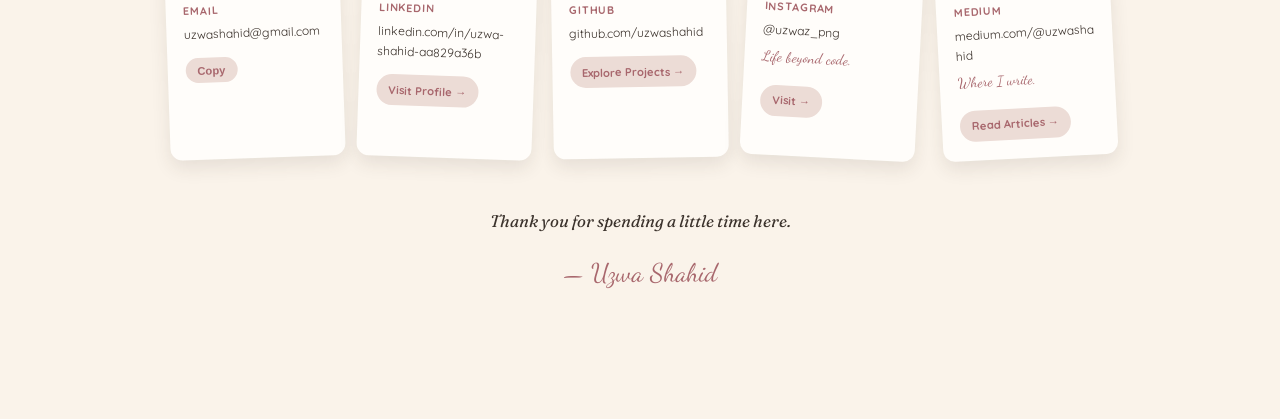
==== commit 6baae22e: "Update index.html" ====
--- a/index.html
+++ b/index.html
@@ -76,7 +76,7 @@
             <span class="pd pd3">✈</span>
             <span class="pd pd4">✦</span>
           </div>
-          <img class="landing-photo" src="assets/picture.png" alt="Uzwa Shahid">
+          <img class="landing-photo" src="assets/portfolio.png" alt="Uzwa Shahid">
         </div>
         <p class="photo-note">building my story ♡</p>
       </div>
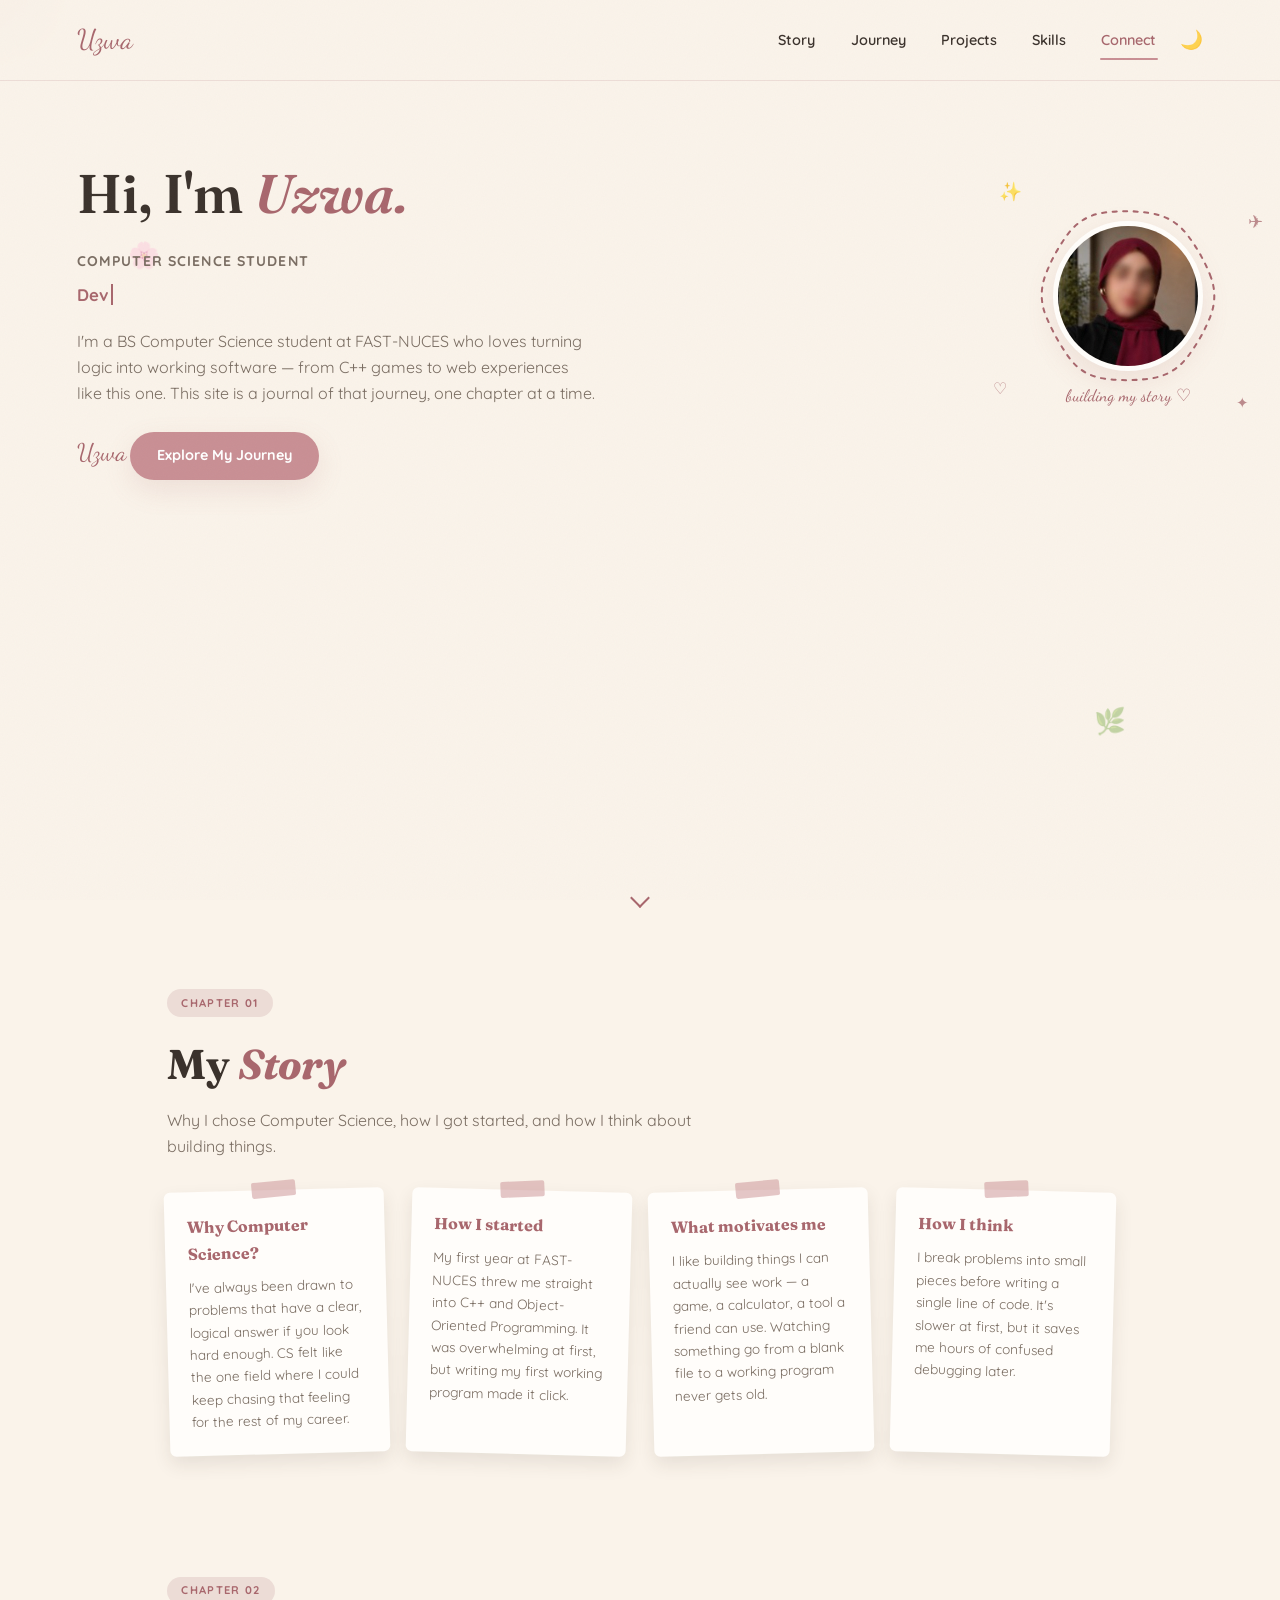
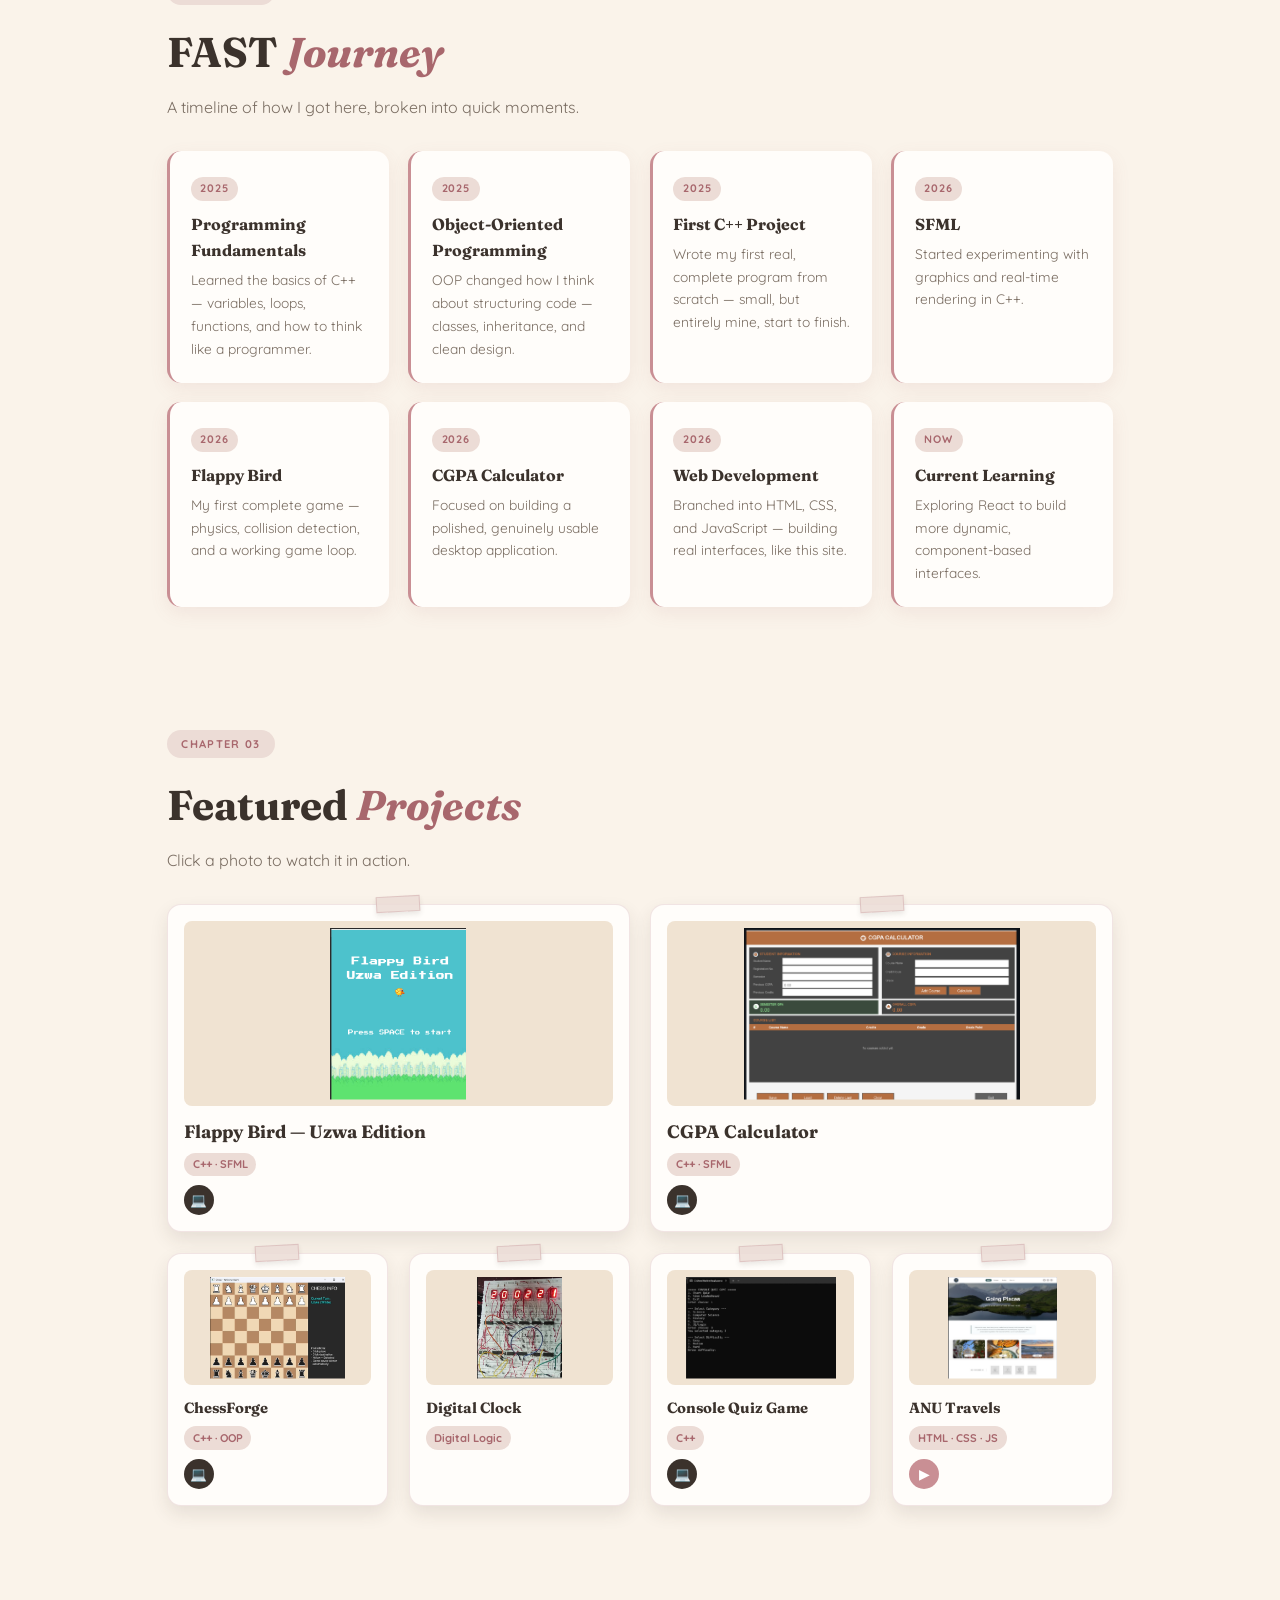
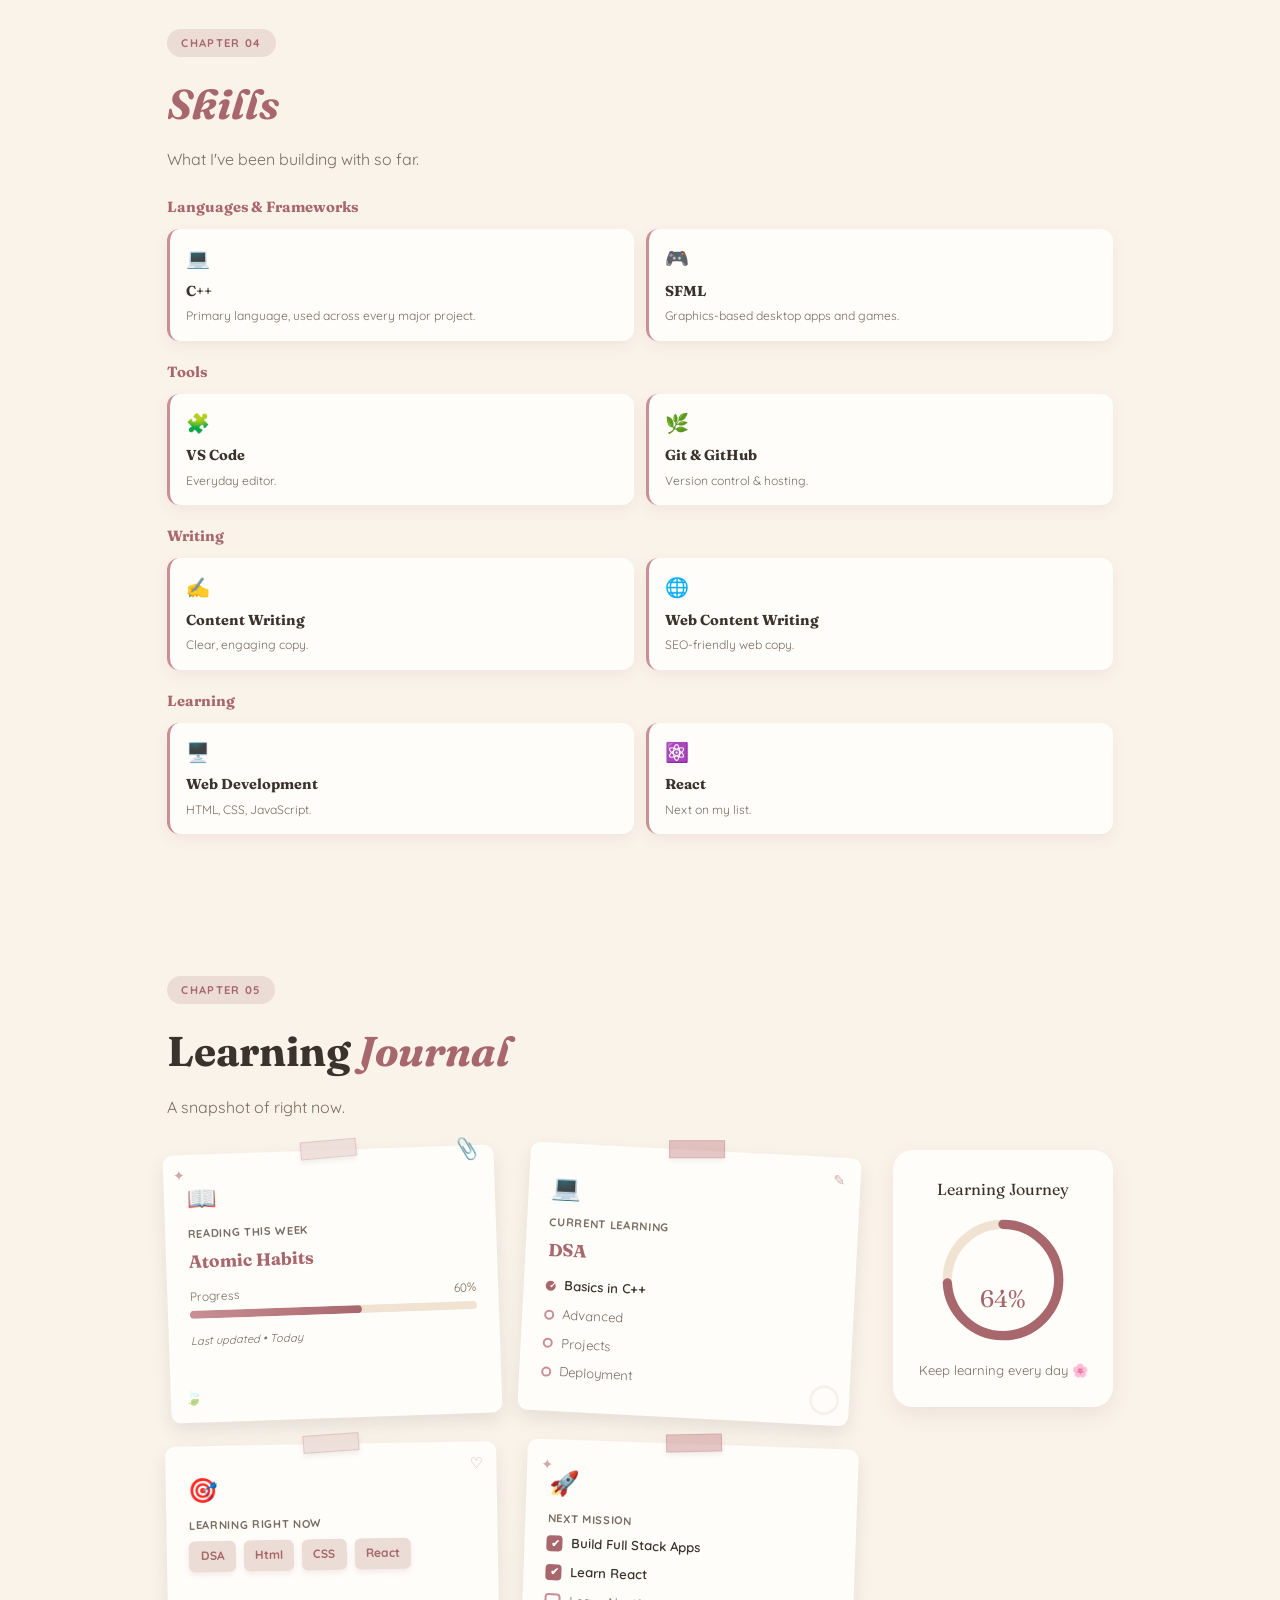
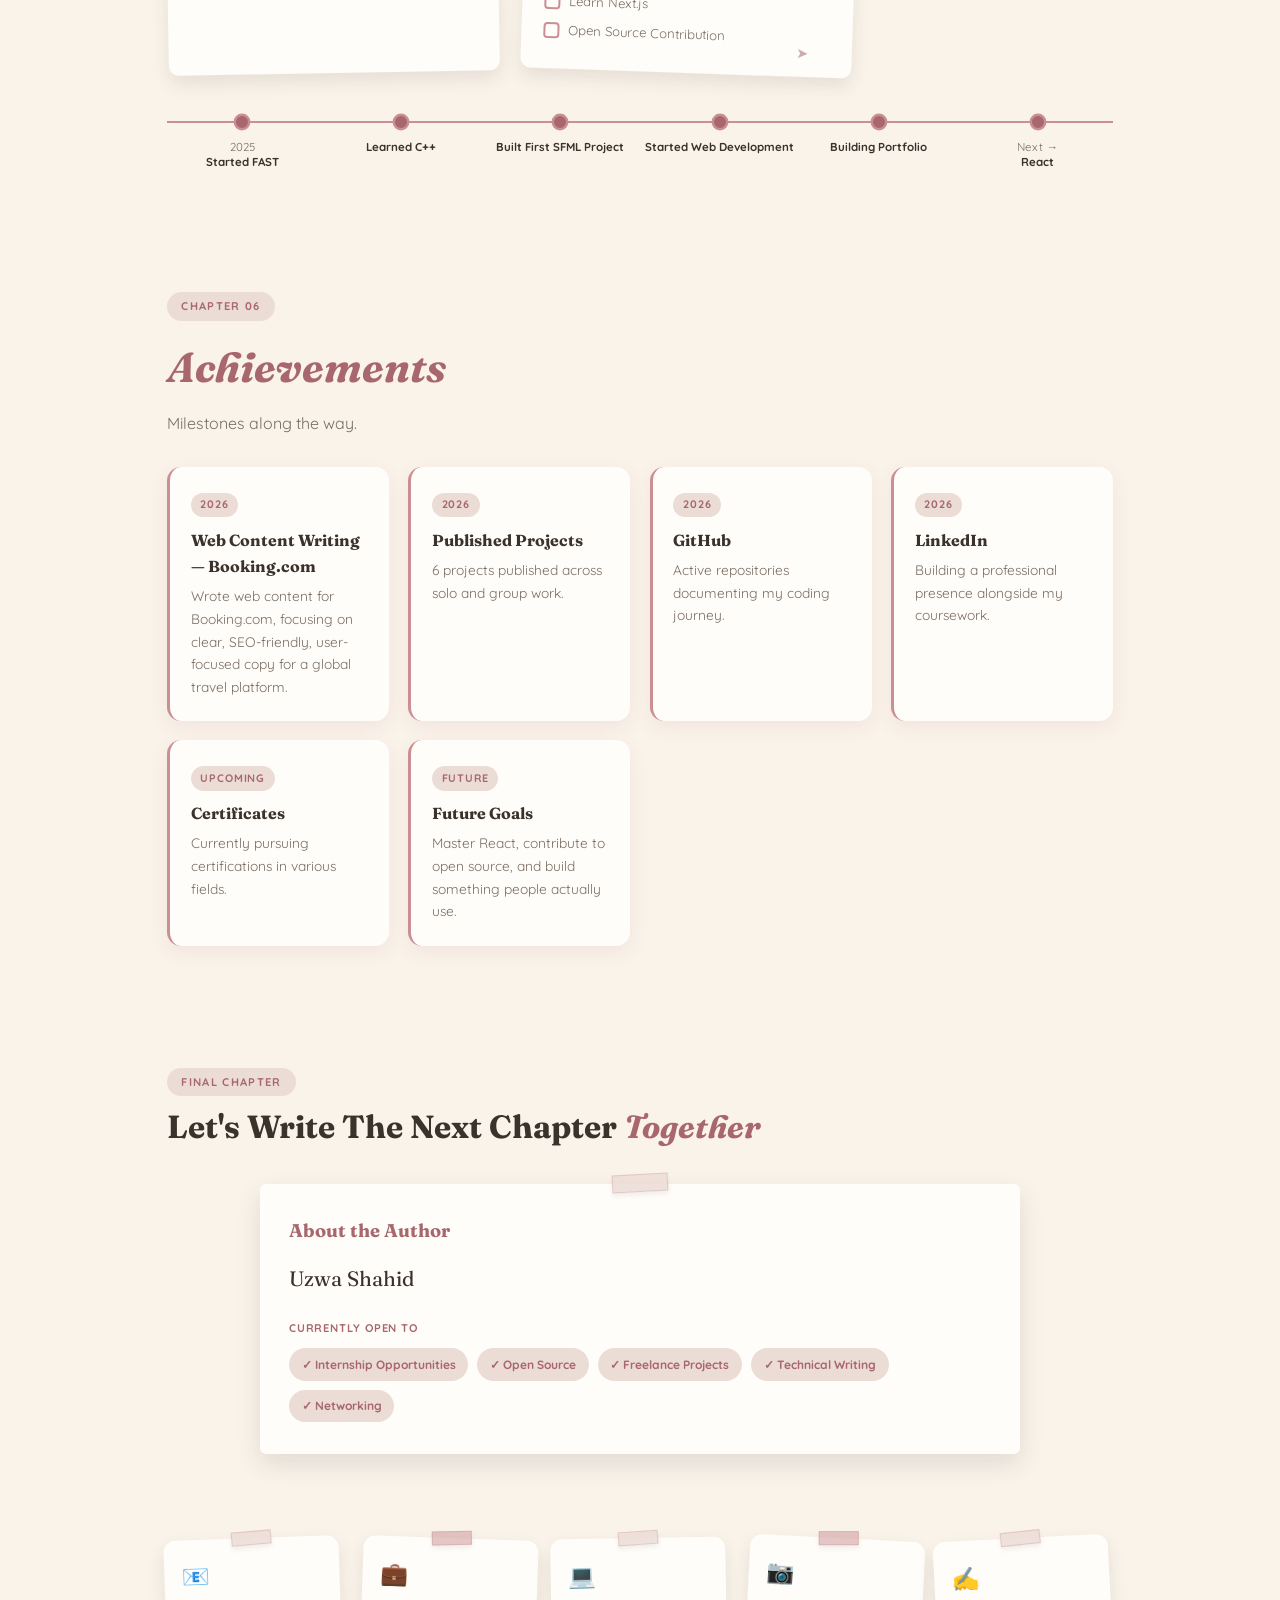
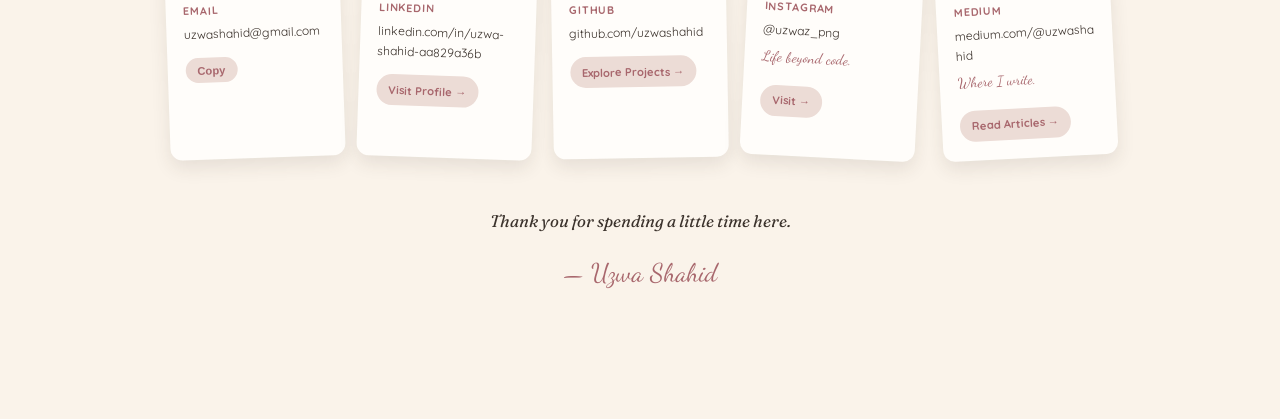
==== commit 1a83407a: "Update index.html" ====
--- a/index.html
+++ b/index.html
@@ -76,7 +76,7 @@
             <span class="pd pd3">✈</span>
             <span class="pd pd4">✦</span>
           </div>
-          <img class="landing-photo" src="assets/portfolio.png" alt="Uzwa Shahid">
+          <img class="landing-photo" src="assets/picture.png" alt="Uzwa Shahid">
         </div>
         <p class="photo-note">building my story ♡</p>
       </div>
--- a/style.css
+++ b/style.css
@@ -240,8 +240,8 @@
 /* ---- photo, doodle ring, tiny floating doodles ---- */
 .landing-photo-wrap {
   position: relative;
-  width: 200px;
-  height: 200px;
+  width: 150px;
+  height: 150px;
 }
 
 .doodle-ring {
@@ -1297,4 +1297,4 @@
   .nav-links { display: none; }
   .section { padding: 3rem 6%; }
   .landing-photo-wrap { width: 160px; height: 160px; }
-}+}
